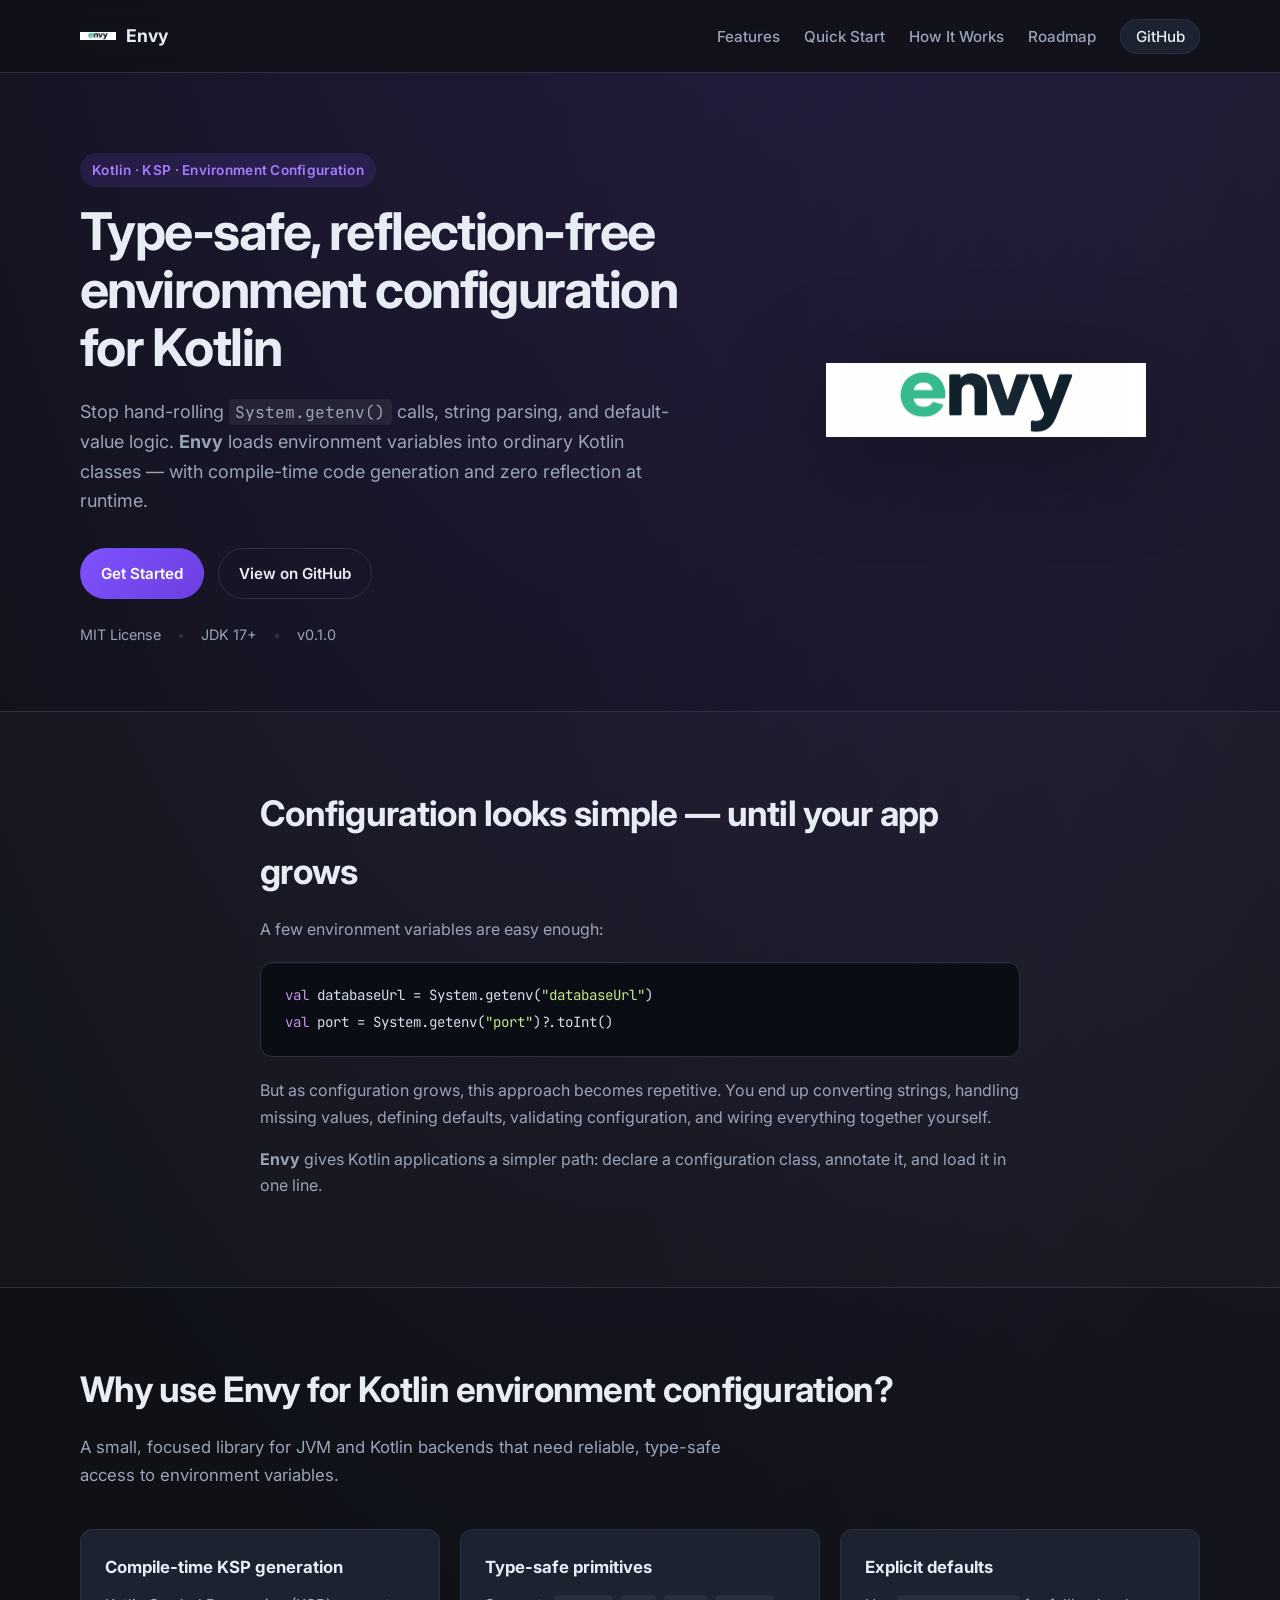
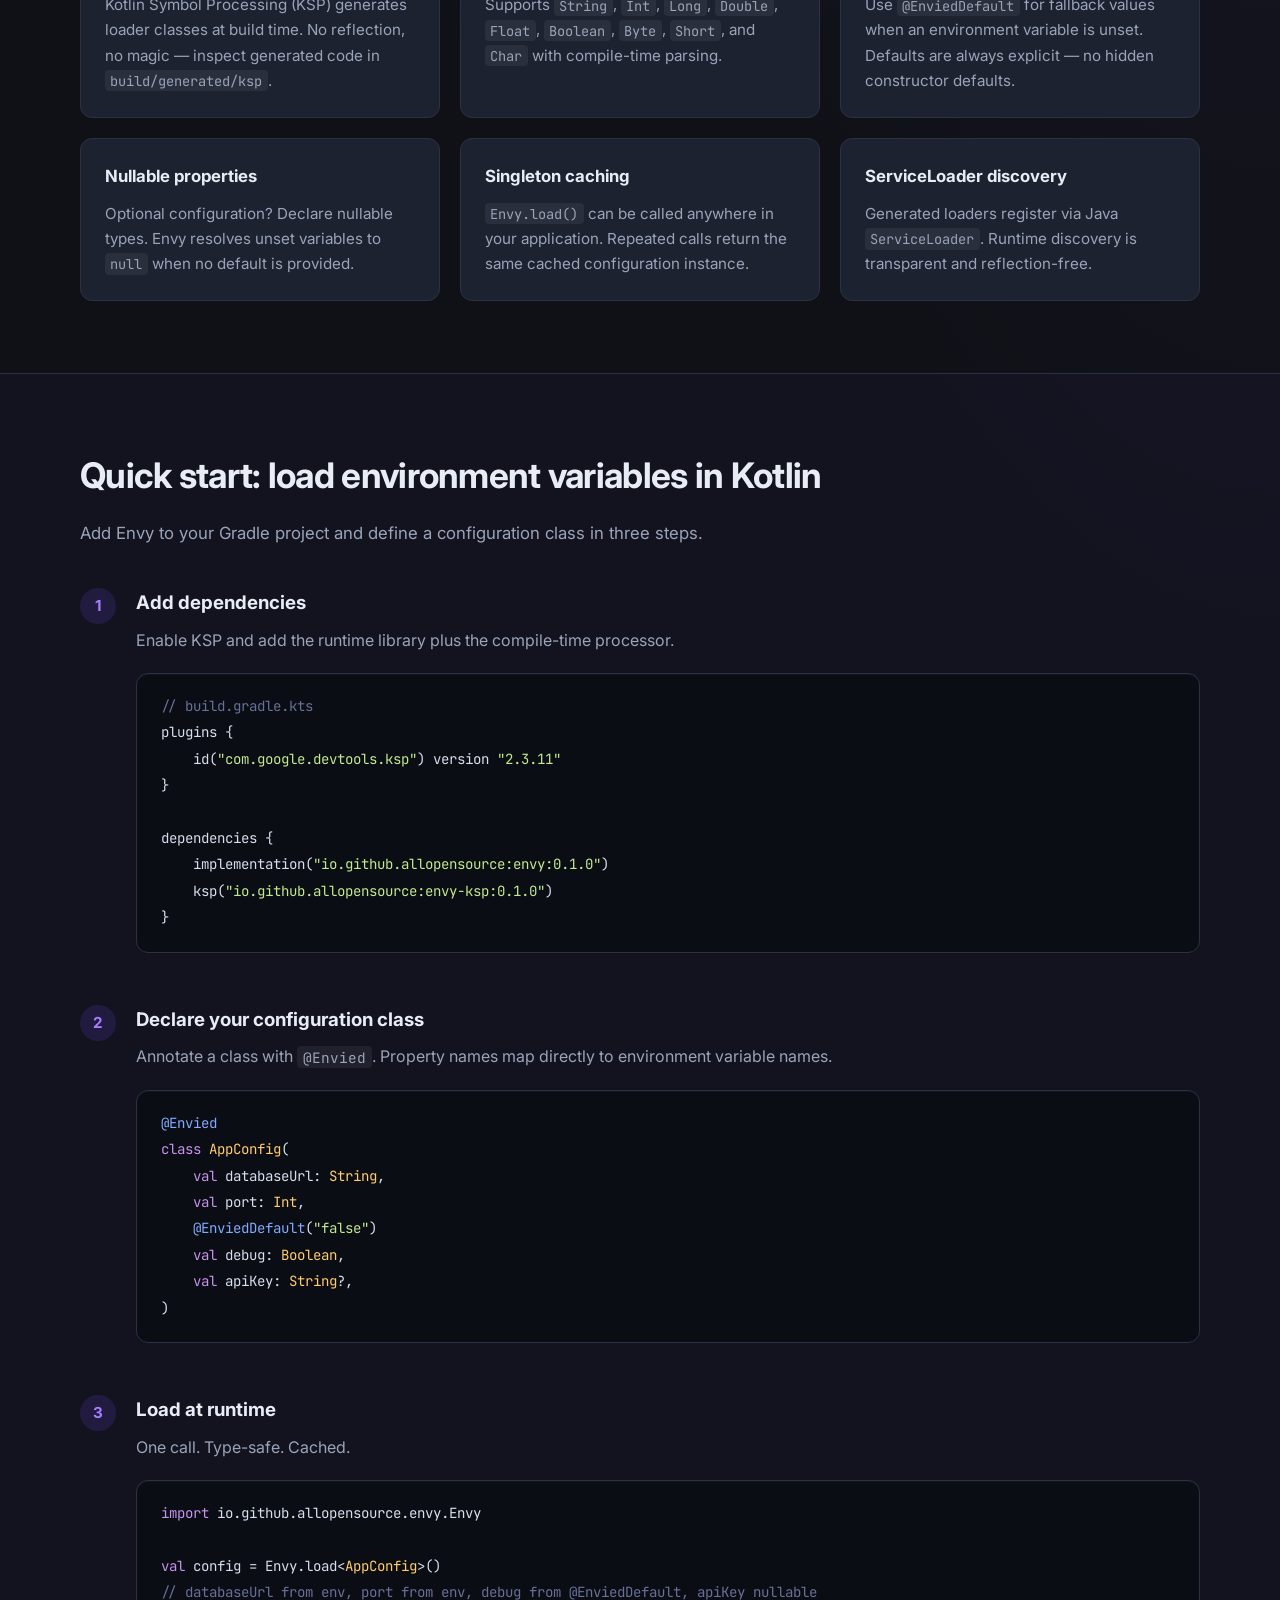
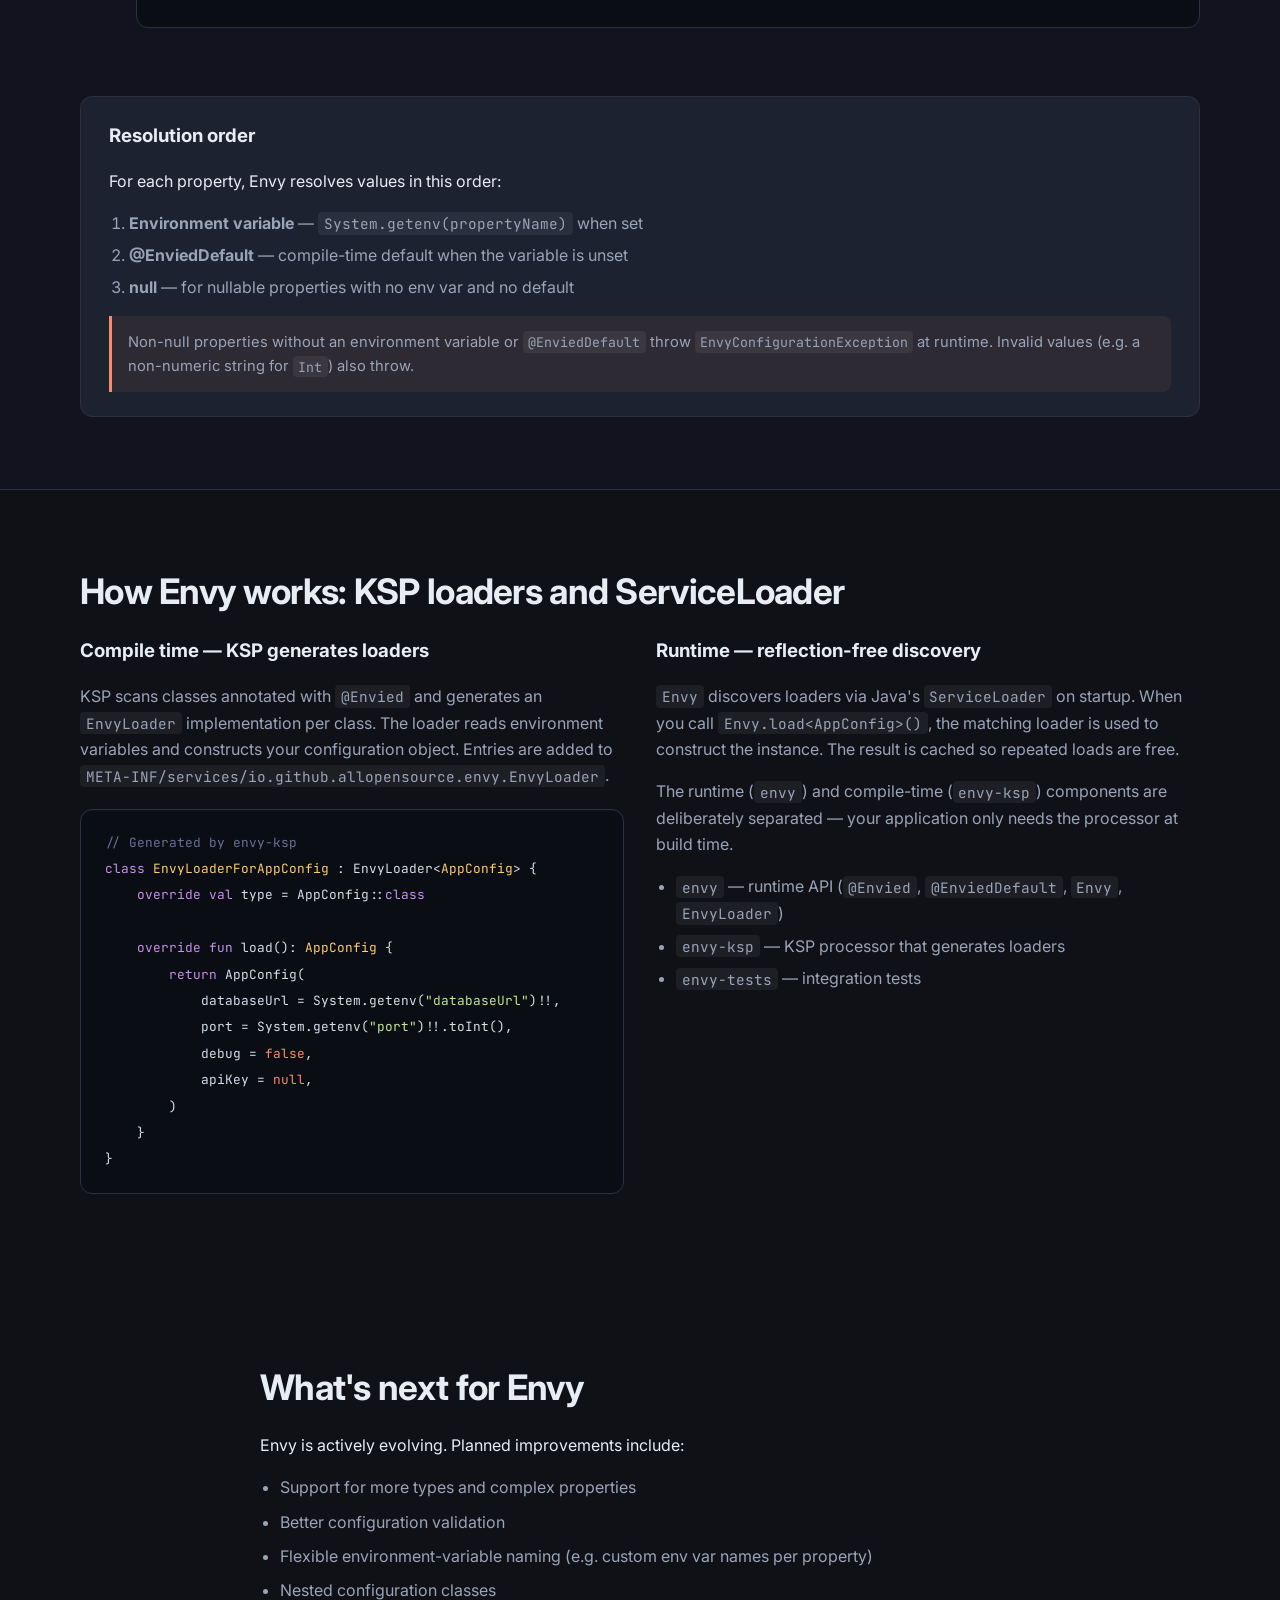
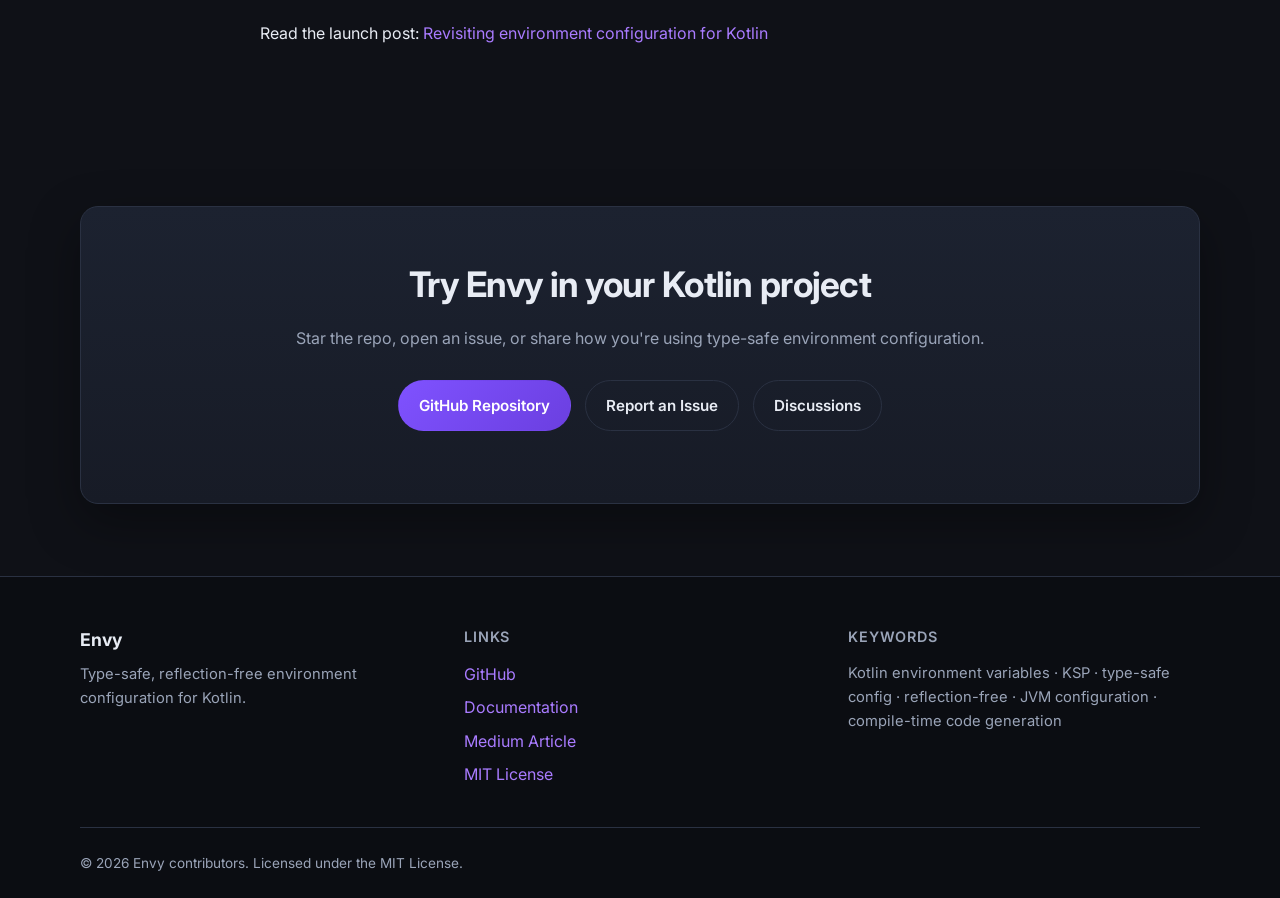
==== docs/index.html @ a1acfdcf "Add pages Add pages" ====
<!DOCTYPE html>
<html lang="en">
<head>
  <meta charset="UTF-8">
  <meta name="viewport" content="width=device-width, initial-scale=1.0">
  <title>Envy — Type-Safe, Reflection-Free Environment Configuration for Kotlin | KSP</title>
  <meta name="description" content="Envy is a Kotlin library for loading environment variables into type-safe configuration classes. Compile-time code generation with KSP — no reflection at runtime. Supports defaults, nullable types, and singleton caching.">
  <meta name="keywords" content="Kotlin environment variables, type-safe configuration Kotlin, KSP Kotlin Symbol Processing, reflection-free configuration, Envy Kotlin library, JVM configuration, compile-time code generation, Kotlin backend, environment configuration, @Envied, ServiceLoader Kotlin, Kotlin KSP processor, Kotlin primitives config, application configuration Kotlin">
  <meta name="author" content="Sumit Ponia">
  <meta name="robots" content="index, follow">
  <link rel="canonical" href="https://allopensource.github.io/envy/">

  <!-- Open Graph -->
  <meta property="og:type" content="website">
  <meta property="og:url" content="https://allopensource.github.io/envy/">
  <meta property="og:title" content="Envy — Type-Safe Environment Configuration for Kotlin">
  <meta property="og:description" content="Load environment variables into Kotlin data classes with compile-time KSP code generation. No reflection. Explicit defaults. Type-safe.">
  <meta property="og:image" content="https://allopensource.github.io/envy/assets/logo.png">
  <meta property="og:site_name" content="Envy">

  <!-- Twitter Card -->
  <meta name="twitter:card" content="summary_large_image">
  <meta name="twitter:title" content="Envy — Type-Safe Environment Configuration for Kotlin">
  <meta name="twitter:description" content="Kotlin library for type-safe, reflection-free environment configuration powered by KSP.">
  <meta name="twitter:image" content="https://allopensource.github.io/envy/assets/logo.png">

  <link rel="icon" type="image/png" href="assets/logo.png">
  <link rel="preconnect" href="https://fonts.googleapis.com">
  <link rel="preconnect" href="https://fonts.gstatic.com" crossorigin>
  <link href="https://fonts.googleapis.com/css2?family=Inter:wght@400;500;600;700&family=JetBrains+Mono:wght@400;500&display=swap" rel="stylesheet">
  <link rel="stylesheet" href="css/styles.css">

  <script type="application/ld+json">
  {
    "@context": "https://schema.org",
    "@type": "SoftwareApplication",
    "name": "Envy",
    "applicationCategory": "DeveloperApplication",
    "operatingSystem": "Cross-platform",
    "description": "Type-safe, reflection-free environment configuration library for Kotlin, powered by KSP compile-time code generation.",
    "url": "https://allopensource.github.io/envy/",
    "downloadUrl": "https://github.com/allopensource/envy",
    "softwareVersion": "0.1.0",
    "license": "https://opensource.org/licenses/MIT",
    "programmingLanguage": "Kotlin",
    "author": {
      "@type": "Person",
      "name": "Sumit Ponia"
    },
    "codeRepository": "https://github.com/allopensource/envy",
    "keywords": "Kotlin, KSP, environment variables, type-safe configuration, reflection-free"
  }
  </script>
</head>
<body>
  <a class="skip-link" href="#main">Skip to content</a>

  <header class="site-header">
    <nav class="nav container" aria-label="Primary">
      <a class="nav-brand" href="/envy/">
        <img src="assets/logo.png" alt="Envy logo" width="36" height="36">
        <span>Envy</span>
      </a>
      <button class="nav-toggle" type="button" aria-expanded="false" aria-controls="nav-menu" aria-label="Toggle navigation">
        <span></span>
        <span></span>
        <span></span>
      </button>
      <ul id="nav-menu" class="nav-menu">
        <li><a href="#features">Features</a></li>
        <li><a href="#quickstart">Quick Start</a></li>
        <li><a href="#how-it-works">How It Works</a></li>
        <li><a href="#roadmap">Roadmap</a></li>
        <li><a href="https://github.com/allopensource/envy" class="nav-github" rel="noopener noreferrer">GitHub</a></li>
      </ul>
    </nav>
  </header>

  <main id="main">
    <section class="hero">
      <div class="container hero-grid">
        <div class="hero-content">
          <p class="eyebrow">Kotlin · KSP · Environment Configuration</p>
          <h1>Type-safe, reflection-free environment configuration for Kotlin</h1>
          <p class="hero-lead">
            Stop hand-rolling <code>System.getenv()</code> calls, string parsing, and default-value logic.
            <strong>Envy</strong> loads environment variables into ordinary Kotlin classes — with compile-time code generation and zero reflection at runtime.
          </p>
          <div class="hero-actions">
            <a class="btn btn-primary" href="#quickstart">Get Started</a>
            <a class="btn btn-secondary" href="https://github.com/allopensource/envy" rel="noopener noreferrer">View on GitHub</a>
          </div>
          <p class="hero-meta">
            <span>MIT License</span>
            <span>JDK 17+</span>
            <span>v0.1.0</span>
          </p>
        </div>
        <div class="hero-visual">
          <img src="assets/logo.png" alt="Envy — Kotlin environment configuration library" width="320" height="320">
        </div>
      </div>
    </section>

    <section class="problem section" aria-labelledby="problem-heading">
      <div class="container narrow">
        <h2 id="problem-heading">Configuration looks simple — until your app grows</h2>
        <p>
          A few environment variables are easy enough:
        </p>
        <pre class="code-block"><code><span class="tok-keyword">val</span> databaseUrl = System.getenv(<span class="tok-string">"databaseUrl"</span>)
<span class="tok-keyword">val</span> port = System.getenv(<span class="tok-string">"port"</span>)?.toInt()</code></pre>
        <p>
          But as configuration grows, this approach becomes repetitive. You end up converting strings, handling missing values,
          defining defaults, validating configuration, and wiring everything together yourself.
        </p>
        <p>
          <strong>Envy</strong> gives Kotlin applications a simpler path: declare a configuration class, annotate it, and load it in one line.
        </p>
      </div>
    </section>

    <section id="features" class="features section" aria-labelledby="features-heading">
      <div class="container">
        <h2 id="features-heading">Why use Envy for Kotlin environment configuration?</h2>
        <p class="section-intro">
          A small, focused library for JVM and Kotlin backends that need reliable, type-safe access to environment variables.
        </p>
        <div class="feature-grid">
          <article class="feature-card">
            <h3>Compile-time KSP generation</h3>
            <p>Kotlin Symbol Processing (KSP) generates loader classes at build time. No reflection, no magic — inspect generated code in <code>build/generated/ksp</code>.</p>
          </article>
          <article class="feature-card">
            <h3>Type-safe primitives</h3>
            <p>Supports <code>String</code>, <code>Int</code>, <code>Long</code>, <code>Double</code>, <code>Float</code>, <code>Boolean</code>, <code>Byte</code>, <code>Short</code>, and <code>Char</code> with compile-time parsing.</p>
          </article>
          <article class="feature-card">
            <h3>Explicit defaults</h3>
            <p>Use <code>@EnviedDefault</code> for fallback values when an environment variable is unset. Defaults are always explicit — no hidden constructor defaults.</p>
          </article>
          <article class="feature-card">
            <h3>Nullable properties</h3>
            <p>Optional configuration? Declare nullable types. Envy resolves unset variables to <code>null</code> when no default is provided.</p>
          </article>
          <article class="feature-card">
            <h3>Singleton caching</h3>
            <p><code>Envy.load()</code> can be called anywhere in your application. Repeated calls return the same cached configuration instance.</p>
          </article>
          <article class="feature-card">
            <h3>ServiceLoader discovery</h3>
            <p>Generated loaders register via Java <code>ServiceLoader</code>. Runtime discovery is transparent and reflection-free.</p>
          </article>
        </div>
      </div>
    </section>

    <section id="quickstart" class="quickstart section" aria-labelledby="quickstart-heading">
      <div class="container">
        <h2 id="quickstart-heading">Quick start: load environment variables in Kotlin</h2>
        <p class="section-intro">Add Envy to your Gradle project and define a configuration class in three steps.</p>

        <div class="steps">
          <article class="step">
            <span class="step-number">1</span>
            <div>
              <h3>Add dependencies</h3>
              <p>Enable KSP and add the runtime library plus the compile-time processor.</p>
              <pre class="code-block"><code><span class="tok-comment">// build.gradle.kts</span>
plugins {
    id(<span class="tok-string">"com.google.devtools.ksp"</span>) version <span class="tok-string">"2.3.11"</span>
}

dependencies {
    implementation(<span class="tok-string">"io.github.allopensource:envy:0.1.0"</span>)
    ksp(<span class="tok-string">"io.github.allopensource:envy-ksp:0.1.0"</span>)
}</code></pre>
            </div>
          </article>

          <article class="step">
            <span class="step-number">2</span>
            <div>
              <h3>Declare your configuration class</h3>
              <p>Annotate a class with <code>@Envied</code>. Property names map directly to environment variable names.</p>
              <pre class="code-block"><code><span class="tok-annotation">@Envied</span>
<span class="tok-keyword">class</span> <span class="tok-type">AppConfig</span>(
    <span class="tok-keyword">val</span> databaseUrl: <span class="tok-type">String</span>,
    <span class="tok-keyword">val</span> port: <span class="tok-type">Int</span>,
    <span class="tok-annotation">@EnviedDefault</span>(<span class="tok-string">"false"</span>)
    <span class="tok-keyword">val</span> debug: <span class="tok-type">Boolean</span>,
    <span class="tok-keyword">val</span> apiKey: <span class="tok-type">String</span>?,
)</code></pre>
            </div>
          </article>

          <article class="step">
            <span class="step-number">3</span>
            <div>
              <h3>Load at runtime</h3>
              <p>One call. Type-safe. Cached.</p>
              <pre class="code-block"><code><span class="tok-keyword">import</span> io.github.allopensource.envy.Envy

<span class="tok-keyword">val</span> config = Envy.load&lt;<span class="tok-type">AppConfig</span>&gt;()
<span class="tok-comment">// databaseUrl from env, port from env, debug from @EnviedDefault, apiKey nullable</span></code></pre>
            </div>
          </article>
        </div>

        <div class="resolution-box">
          <h3>Resolution order</h3>
          <p>For each property, Envy resolves values in this order:</p>
          <ol>
            <li><strong>Environment variable</strong> — <code>System.getenv(propertyName)</code> when set</li>
            <li><strong>@EnviedDefault</strong> — compile-time default when the variable is unset</li>
            <li><strong>null</strong> — for nullable properties with no env var and no default</li>
          </ol>
          <p class="note">
            Non-null properties without an environment variable or <code>@EnviedDefault</code> throw
            <code>EnvyConfigurationException</code> at runtime. Invalid values (e.g. a non-numeric string for <code>Int</code>) also throw.
          </p>
        </div>
      </div>
    </section>

    <section id="how-it-works" class="internals section" aria-labelledby="internals-heading">
      <div class="container">
        <h2 id="internals-heading">How Envy works: KSP loaders and ServiceLoader</h2>
        <div class="internals-grid">
          <article>
            <h3>Compile time — KSP generates loaders</h3>
            <p>
              KSP scans classes annotated with <code>@Envied</code> and generates an <code>EnvyLoader</code> implementation per class.
              The loader reads environment variables and constructs your configuration object. Entries are added to
              <code>META-INF/services/io.github.allopensource.envy.EnvyLoader</code>.
            </p>
            <pre class="code-block code-block-sm"><code><span class="tok-comment">// Generated by envy-ksp</span>
<span class="tok-keyword">class</span> <span class="tok-type">EnvyLoaderForAppConfig</span> : EnvyLoader&lt;<span class="tok-type">AppConfig</span>&gt; {
    <span class="tok-keyword">override val</span> type = AppConfig::<span class="tok-keyword">class</span>

    <span class="tok-keyword">override fun</span> load(): <span class="tok-type">AppConfig</span> {
        <span class="tok-keyword">return</span> AppConfig(
            databaseUrl = System.getenv(<span class="tok-string">"databaseUrl"</span>)!!,
            port = System.getenv(<span class="tok-string">"port"</span>)!!.toInt(),
            debug = <span class="tok-literal">false</span>,
            apiKey = <span class="tok-literal">null</span>,
        )
    }
}</code></pre>
          </article>
          <article>
            <h3>Runtime — reflection-free discovery</h3>
            <p>
              <code>Envy</code> discovers loaders via Java's <code>ServiceLoader</code> on startup.
              When you call <code>Envy.load&lt;AppConfig&gt;()</code>, the matching loader is used to construct the instance.
              The result is cached so repeated loads are free.
            </p>
            <p>
              The runtime (<code>envy</code>) and compile-time (<code>envy-ksp</code>) components are deliberately separated —
              your application only needs the processor at build time.
            </p>
            <ul class="module-list">
              <li><code>envy</code> — runtime API (<code>@Envied</code>, <code>@EnviedDefault</code>, <code>Envy</code>, <code>EnvyLoader</code>)</li>
              <li><code>envy-ksp</code> — KSP processor that generates loaders</li>
              <li><code>envy-tests</code> — integration tests</li>
            </ul>
          </article>
        </div>
      </div>
    </section>

    <section id="roadmap" class="roadmap section" aria-labelledby="roadmap-heading">
      <div class="container narrow">
        <h2 id="roadmap-heading">What's next for Envy</h2>
        <p>Envy is actively evolving. Planned improvements include:</p>
        <ul class="roadmap-list">
          <li>Support for more types and complex properties</li>
          <li>Better configuration validation</li>
          <li>Flexible environment-variable naming (e.g. custom env var names per property)</li>
          <li>Nested configuration classes</li>
        </ul>
        <p>
          Read the launch post:
          <a href="https://medium.com/@sumitponia26/revisiting-environment-configuration-for-kotlin-de91a410091d" rel="noopener noreferrer">
            Revisiting environment configuration for Kotlin
          </a>
        </p>
      </div>
    </section>

    <section class="cta section" aria-labelledby="cta-heading">
      <div class="container cta-box">
        <h2 id="cta-heading">Try Envy in your Kotlin project</h2>
        <p>Star the repo, open an issue, or share how you're using type-safe environment configuration.</p>
        <div class="hero-actions">
          <a class="btn btn-primary" href="https://github.com/allopensource/envy" rel="noopener noreferrer">GitHub Repository</a>
          <a class="btn btn-secondary" href="https://github.com/allopensource/envy/issues" rel="noopener noreferrer">Report an Issue</a>
          <a class="btn btn-secondary" href="https://github.com/allopensource/envy/discussions" rel="noopener noreferrer">Discussions</a>
        </div>
      </div>
    </section>
  </main>

  <footer class="site-footer">
    <div class="container footer-grid">
      <div>
        <p class="footer-brand">Envy</p>
        <p class="footer-tagline">Type-safe, reflection-free environment configuration for Kotlin.</p>
      </div>
      <div>
        <p class="footer-heading">Links</p>
        <ul class="footer-links">
          <li><a href="https://github.com/allopensource/envy">GitHub</a></li>
          <li><a href="https://github.com/allopensource/envy/blob/main/README.md">Documentation</a></li>
          <li><a href="https://medium.com/@sumitponia26/revisiting-environment-configuration-for-kotlin-de91a410091d">Medium Article</a></li>
          <li><a href="https://github.com/allopensource/envy/blob/main/LICENSE">MIT License</a></li>
        </ul>
      </div>
      <div>
        <p class="footer-heading">Keywords</p>
        <p class="footer-keywords">Kotlin environment variables · KSP · type-safe config · reflection-free · JVM configuration · compile-time code generation</p>
      </div>
    </div>
    <div class="container footer-bottom">
      <p>&copy; 2026 Envy contributors. Licensed under the MIT License.</p>
    </div>
  </footer>

  <script src="js/main.js" defer></script>
</body>
</html>
---- docs/css/styles.css ----
:root {
  --bg: #0f1117;
  --bg-elevated: #171b26;
  --bg-card: #1c2230;
  --border: #2a3142;
  --text: #e8ecf4;
  --text-muted: #9aa4b8;
  --accent: #7f52ff;
  --accent-hover: #9b75ff;
  --accent-soft: rgba(127, 82, 255, 0.14);
  --kotlin: #a97bff;
  --success: #3dd68c;
  --radius: 12px;
  --radius-sm: 8px;
  --shadow: 0 18px 50px rgba(0, 0, 0, 0.35);
  --font-sans: "Inter", system-ui, -apple-system, sans-serif;
  --font-mono: "JetBrains Mono", ui-monospace, monospace;
  --container: 1120px;
  --header-height: 72px;
}

*,
*::before,
*::after {
  box-sizing: border-box;
}

html {
  scroll-behavior: smooth;
}

body {
  margin: 0;
  font-family: var(--font-sans);
  font-size: 1rem;
  line-height: 1.65;
  color: var(--text);
  background:
    radial-gradient(ellipse 80% 50% at 50% -20%, rgba(127, 82, 255, 0.22), transparent),
    radial-gradient(ellipse 60% 40% at 100% 0%, rgba(169, 123, 255, 0.08), transparent),
    var(--bg);
  min-height: 100vh;
}

img {
  max-width: 100%;
  height: auto;
  display: block;
}

a {
  color: var(--kotlin);
  text-decoration: none;
}

a:hover {
  color: var(--accent-hover);
}

code {
  font-family: var(--font-mono);
  font-size: 0.9em;
  background: rgba(255, 255, 255, 0.06);
  padding: 0.12em 0.4em;
  border-radius: 4px;
}

.container {
  width: min(100% - 2rem, var(--container));
  margin-inline: auto;
}

.narrow {
  width: min(100% - 2rem, 760px);
  margin-inline: auto;
}

.skip-link {
  position: absolute;
  left: -9999px;
  top: 0;
  background: var(--accent);
  color: white;
  padding: 0.5rem 1rem;
  z-index: 1000;
}

.skip-link:focus {
  left: 1rem;
  top: 1rem;
}

/* Header */
.site-header {
  position: sticky;
  top: 0;
  z-index: 100;
  backdrop-filter: blur(12px);
  background: rgba(15, 17, 23, 0.82);
  border-bottom: 1px solid var(--border);
}

.nav {
  display: flex;
  align-items: center;
  justify-content: space-between;
  min-height: var(--header-height);
  gap: 1rem;
}

.nav-brand {
  display: flex;
  align-items: center;
  gap: 0.65rem;
  color: var(--text);
  font-weight: 700;
  font-size: 1.1rem;
}

.nav-brand:hover {
  color: var(--text);
}

.nav-menu {
  display: flex;
  align-items: center;
  gap: 1.5rem;
  list-style: none;
  margin: 0;
  padding: 0;
}

.nav-menu a {
  color: var(--text-muted);
  font-weight: 500;
  font-size: 0.95rem;
}

.nav-menu a:hover {
  color: var(--text);
}

.nav-github {
  color: var(--text) !important;
  background: var(--bg-card);
  border: 1px solid var(--border);
  padding: 0.45rem 0.9rem;
  border-radius: 999px;
}

.nav-github:hover {
  border-color: var(--accent);
  color: var(--text) !important;
}

.nav-toggle {
  display: none;
  flex-direction: column;
  gap: 5px;
  background: none;
  border: none;
  cursor: pointer;
  padding: 0.5rem;
}

.nav-toggle span {
  display: block;
  width: 22px;
  height: 2px;
  background: var(--text);
  border-radius: 2px;
  transition: transform 0.2s, opacity 0.2s;
}

/* Hero */
.hero {
  padding: 5rem 0 4rem;
}

.hero-grid {
  display: grid;
  grid-template-columns: 1.2fr 0.8fr;
  gap: 3rem;
  align-items: center;
}

.eyebrow {
  display: inline-block;
  margin: 0 0 1rem;
  padding: 0.35rem 0.75rem;
  border-radius: 999px;
  background: var(--accent-soft);
  color: var(--kotlin);
  font-size: 0.85rem;
  font-weight: 600;
  letter-spacing: 0.02em;
}

.hero h1 {
  font-size: clamp(2rem, 4.5vw, 3.25rem);
  line-height: 1.12;
  margin: 0 0 1.25rem;
  letter-spacing: -0.03em;
}

.hero-lead {
  font-size: 1.125rem;
  color: var(--text-muted);
  margin: 0 0 2rem;
  max-width: 54ch;
}

.hero-actions {
  display: flex;
  flex-wrap: wrap;
  gap: 0.85rem;
  margin-bottom: 1.5rem;
}

.hero-meta {
  display: flex;
  flex-wrap: wrap;
  gap: 1rem;
  margin: 0;
  color: var(--text-muted);
  font-size: 0.9rem;
}

.hero-meta span::before {
  content: "•";
  margin-right: 1rem;
  color: var(--border);
}

.hero-meta span:first-child::before {
  content: none;
  margin: 0;
}

.hero-visual {
  display: flex;
  justify-content: center;
  align-items: center;
}

.hero-visual img {
  filter: drop-shadow(var(--shadow));
  animation: float 6s ease-in-out infinite;
}

@keyframes float {
  0%, 100% { transform: translateY(0); }
  50% { transform: translateY(-10px); }
}

/* Buttons */
.btn {
  display: inline-flex;
  align-items: center;
  justify-content: center;
  padding: 0.75rem 1.25rem;
  border-radius: 999px;
  font-weight: 600;
  font-size: 0.95rem;
  border: 1px solid transparent;
  transition: background 0.2s, border-color 0.2s, transform 0.15s;
}

.btn:hover {
  transform: translateY(-1px);
}

.btn-primary {
  background: linear-gradient(135deg, var(--accent), #6b3fe0);
  color: white;
}

.btn-primary:hover {
  color: white;
  background: linear-gradient(135deg, var(--accent-hover), var(--accent));
}

.btn-secondary {
  background: transparent;
  color: var(--text);
  border-color: var(--border);
}

.btn-secondary:hover {
  color: var(--text);
  border-color: var(--accent);
  background: var(--accent-soft);
}

/* Sections */
.section {
  padding: 4.5rem 0;
}

.section h2 {
  font-size: clamp(1.6rem, 3vw, 2.2rem);
  margin: 0 0 1rem;
  letter-spacing: -0.02em;
}

.section-intro {
  color: var(--text-muted);
  font-size: 1.05rem;
  max-width: 62ch;
  margin: 0 0 2.5rem;
}

.problem {
  background: rgba(255, 255, 255, 0.02);
  border-block: 1px solid var(--border);
}

.problem p {
  color: var(--text-muted);
}

/* Code blocks */
.code-block {
  margin: 1.25rem 0;
  padding: 1.25rem 1.5rem;
  background: #0a0d14;
  border: 1px solid var(--border);
  border-radius: var(--radius);
  overflow-x: auto;
  box-shadow: inset 0 1px 0 rgba(255, 255, 255, 0.04);
}

.code-block code {
  background: none;
  padding: 0;
  font-size: 0.88rem;
  line-height: 1.7;
  color: #d6deeb;
  white-space: pre;
}

.code-block-sm code {
  font-size: 0.8rem;
}

.tok-keyword { color: #c792ea; }
.tok-type { color: #ffcb6b; }
.tok-string { color: #c3e88d; }
.tok-comment { color: #697098; }
.tok-annotation { color: #82aaff; }
.tok-literal { color: #f78c6c; }

/* Features */
.feature-grid {
  display: grid;
  grid-template-columns: repeat(auto-fit, minmax(280px, 1fr));
  gap: 1.25rem;
}

.feature-card {
  background: var(--bg-card);
  border: 1px solid var(--border);
  border-radius: var(--radius);
  padding: 1.5rem;
  transition: border-color 0.2s, transform 0.2s;
}

.feature-card:hover {
  border-color: rgba(127, 82, 255, 0.45);
  transform: translateY(-2px);
}

.feature-card h3 {
  margin: 0 0 0.65rem;
  font-size: 1.05rem;
}

.feature-card p {
  margin: 0;
  color: var(--text-muted);
  font-size: 0.95rem;
}

/* Quick start */
.quickstart {
  background: rgba(127, 82, 255, 0.04);
  border-block: 1px solid var(--border);
}

.steps {
  display: grid;
  gap: 2rem;
}

.step {
  display: grid;
  grid-template-columns: auto 1fr;
  gap: 1.25rem;
  align-items: start;
}

.step-number {
  display: flex;
  align-items: center;
  justify-content: center;
  width: 2.25rem;
  height: 2.25rem;
  border-radius: 50%;
  background: var(--accent-soft);
  color: var(--kotlin);
  font-weight: 700;
  font-size: 0.95rem;
  flex-shrink: 0;
}

.step h3 {
  margin: 0 0 0.5rem;
}

.step p {
  margin: 0 0 0.75rem;
  color: var(--text-muted);
}

.resolution-box {
  margin-top: 3rem;
  padding: 1.5rem 1.75rem;
  background: var(--bg-card);
  border: 1px solid var(--border);
  border-radius: var(--radius);
}

.resolution-box h3 {
  margin: 0 0 0.75rem;
}

.resolution-box ol {
  margin: 0 0 1rem;
  padding-left: 1.25rem;
  color: var(--text-muted);
}

.resolution-box li {
  margin-bottom: 0.35rem;
}

.note {
  margin: 0;
  padding: 0.85rem 1rem;
  background: rgba(247, 140, 108, 0.08);
  border-left: 3px solid #f78c6c;
  border-radius: 0 var(--radius-sm) var(--radius-sm) 0;
  color: var(--text-muted);
  font-size: 0.92rem;
}

/* Internals */
.internals-grid {
  display: grid;
  grid-template-columns: repeat(auto-fit, minmax(320px, 1fr));
  gap: 2rem;
}

.internals-grid h3 {
  margin: 0 0 0.75rem;
}

.internals-grid p {
  color: var(--text-muted);
}

.module-list {
  margin: 1rem 0 0;
  padding-left: 1.25rem;
  color: var(--text-muted);
}

.module-list li {
  margin-bottom: 0.4rem;
}

/* Roadmap */
.roadmap-list {
  color: var(--text-muted);
  padding-left: 1.25rem;
}

.roadmap-list li {
  margin-bottom: 0.5rem;
}

/* CTA */
.cta-box {
  text-align: center;
  padding: 3rem 2rem;
  background: linear-gradient(180deg, var(--bg-card), var(--bg-elevated));
  border: 1px solid var(--border);
  border-radius: calc(var(--radius) * 1.5);
  box-shadow: var(--shadow);
}

.cta-box h2 {
  margin-bottom: 0.75rem;
}

.cta-box p {
  color: var(--text-muted);
  margin: 0 0 1.75rem;
}

.cta .hero-actions {
  justify-content: center;
}

/* Footer */
.site-footer {
  border-top: 1px solid var(--border);
  padding: 3rem 0 1.5rem;
  background: #0b0d12;
}

.footer-grid {
  display: grid;
  grid-template-columns: repeat(auto-fit, minmax(220px, 1fr));
  gap: 2rem;
  margin-bottom: 2rem;
}

.footer-brand {
  font-weight: 700;
  font-size: 1.1rem;
  margin: 0 0 0.5rem;
}

.footer-tagline,
.footer-keywords {
  margin: 0;
  color: var(--text-muted);
  font-size: 0.92rem;
}

.footer-heading {
  margin: 0 0 0.75rem;
  font-weight: 600;
  font-size: 0.9rem;
  text-transform: uppercase;
  letter-spacing: 0.06em;
  color: var(--text-muted);
}

.footer-links {
  list-style: none;
  margin: 0;
  padding: 0;
}

.footer-links li {
  margin-bottom: 0.45rem;
}

.footer-bottom {
  padding-top: 1.5rem;
  border-top: 1px solid var(--border);
}

.footer-bottom p {
  margin: 0;
  color: var(--text-muted);
  font-size: 0.85rem;
}

/* Responsive */
@media (max-width: 900px) {
  .hero-grid {
    grid-template-columns: 1fr;
    text-align: center;
  }

  .hero-lead {
    margin-inline: auto;
  }

  .hero-actions,
  .hero-meta {
    justify-content: center;
  }

  .hero-visual {
    order: -1;
  }

  .hero-visual img {
    width: 200px;
    height: 200px;
  }
}

@media (max-width: 720px) {
  .nav-toggle {
    display: flex;
  }

  .nav-menu {
    display: none;
    position: absolute;
    top: var(--header-height);
    left: 0;
    right: 0;
    flex-direction: column;
    align-items: stretch;
    gap: 0;
    padding: 1rem;
    background: var(--bg-elevated);
    border-bottom: 1px solid var(--border);
  }

  .nav-menu.is-open {
    display: flex;
  }

  .nav-menu li a {
    display: block;
    padding: 0.75rem 0;
  }

  .nav {
    position: relative;
  }

  .step {
    grid-template-columns: 1fr;
  }

  .step-number {
    width: 2rem;
    height: 2rem;
    font-size: 0.85rem;
  }
}
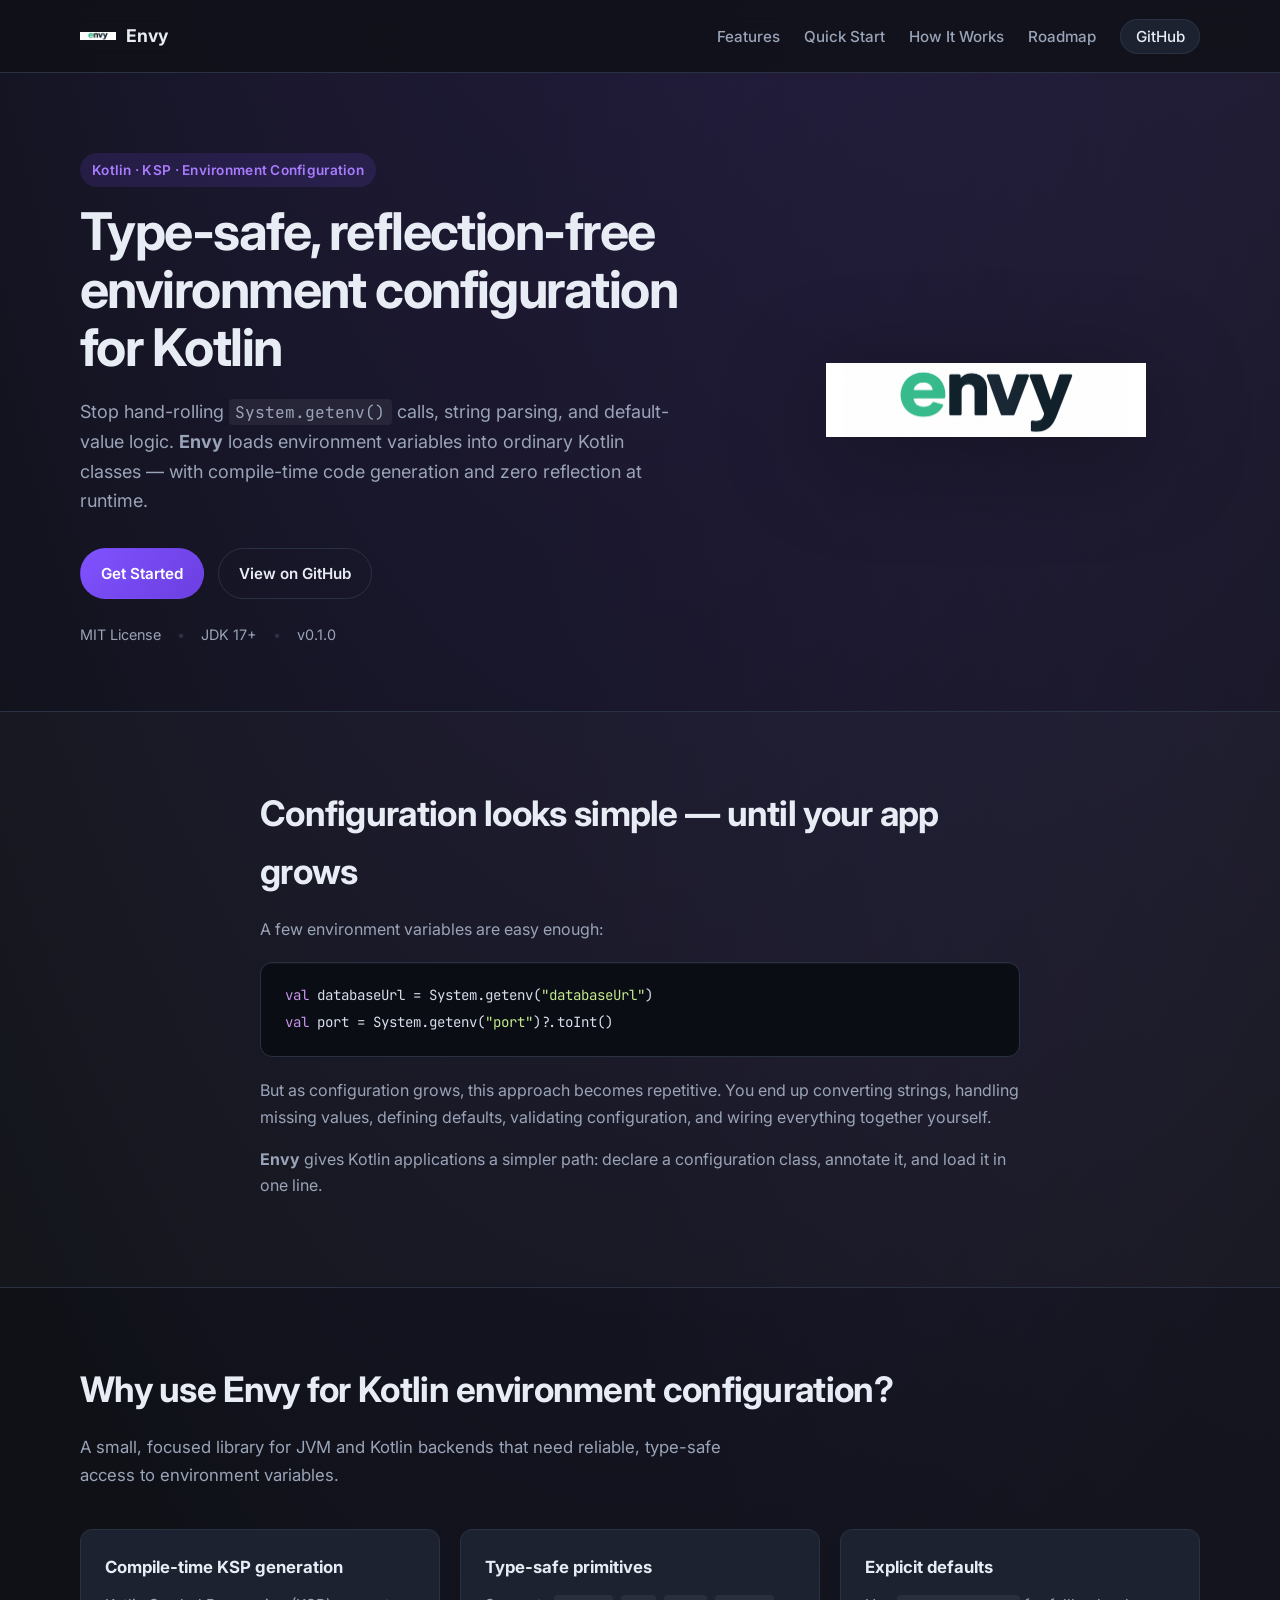
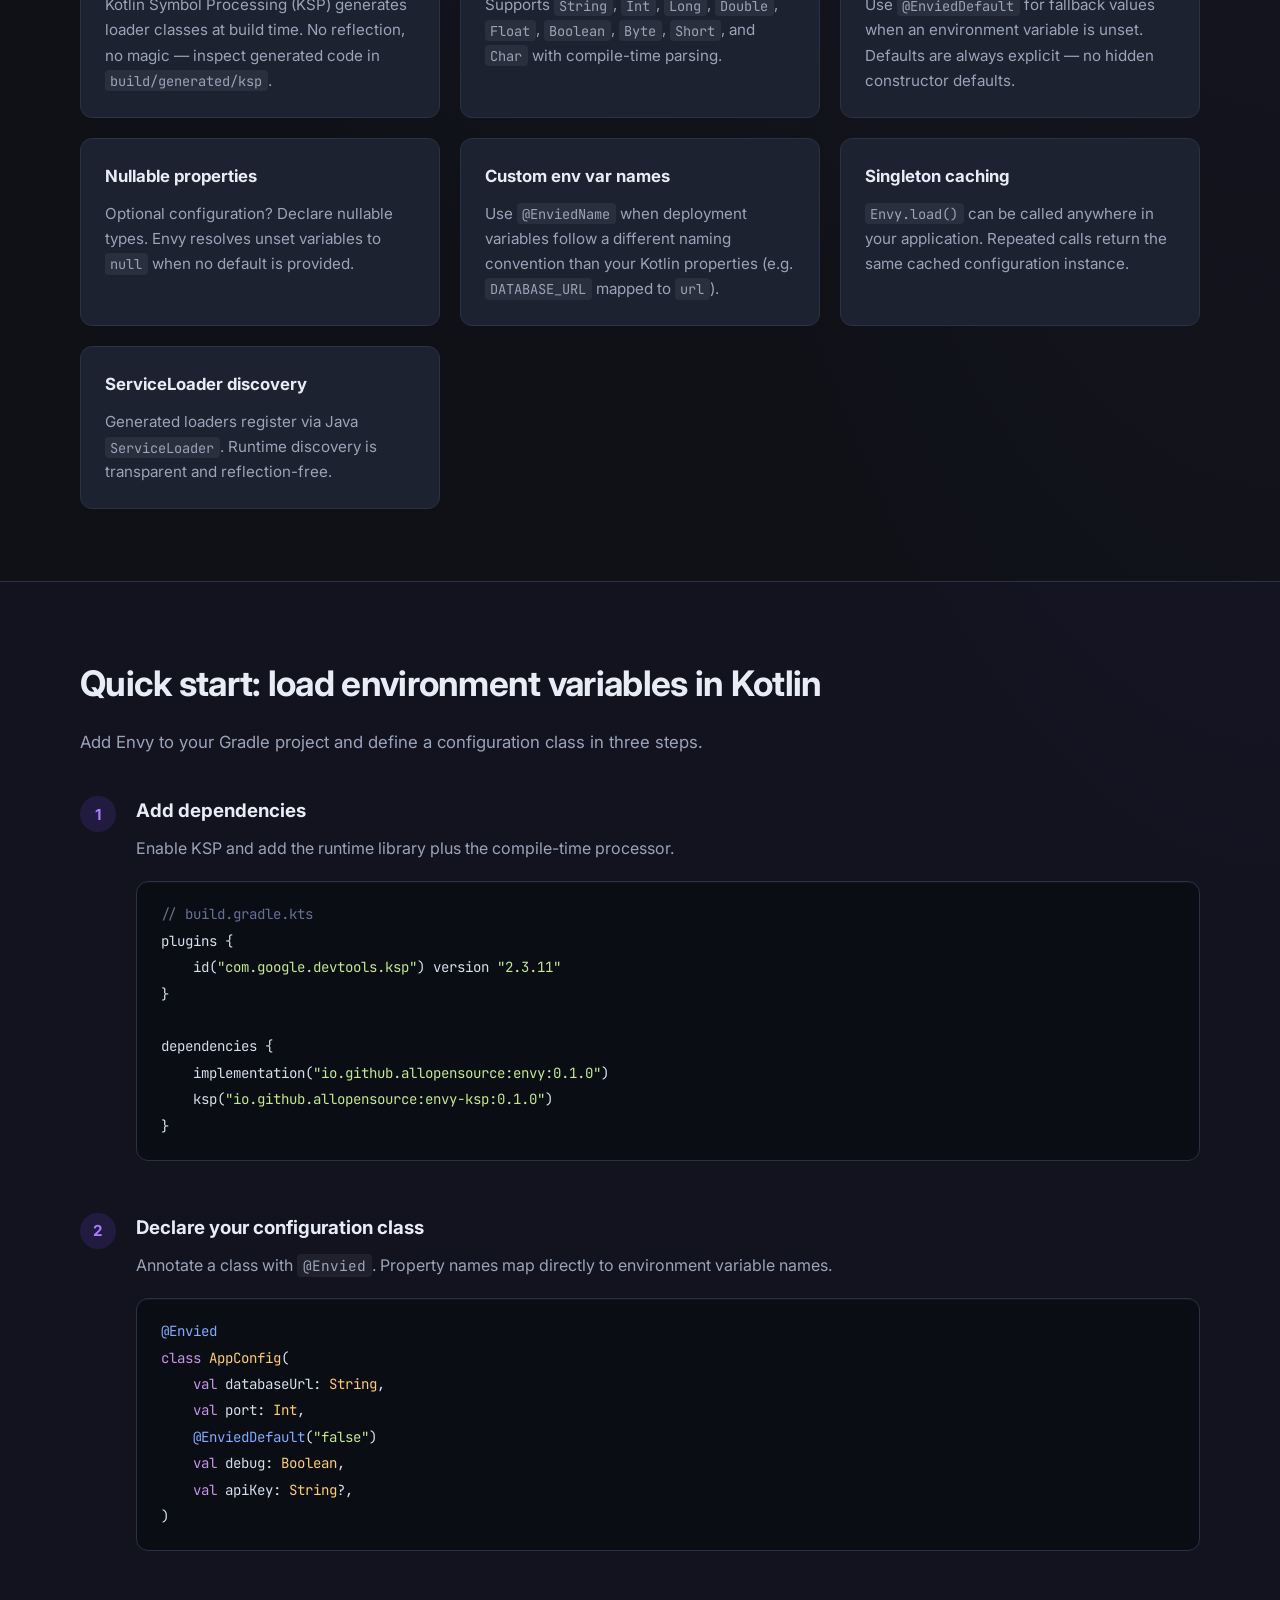
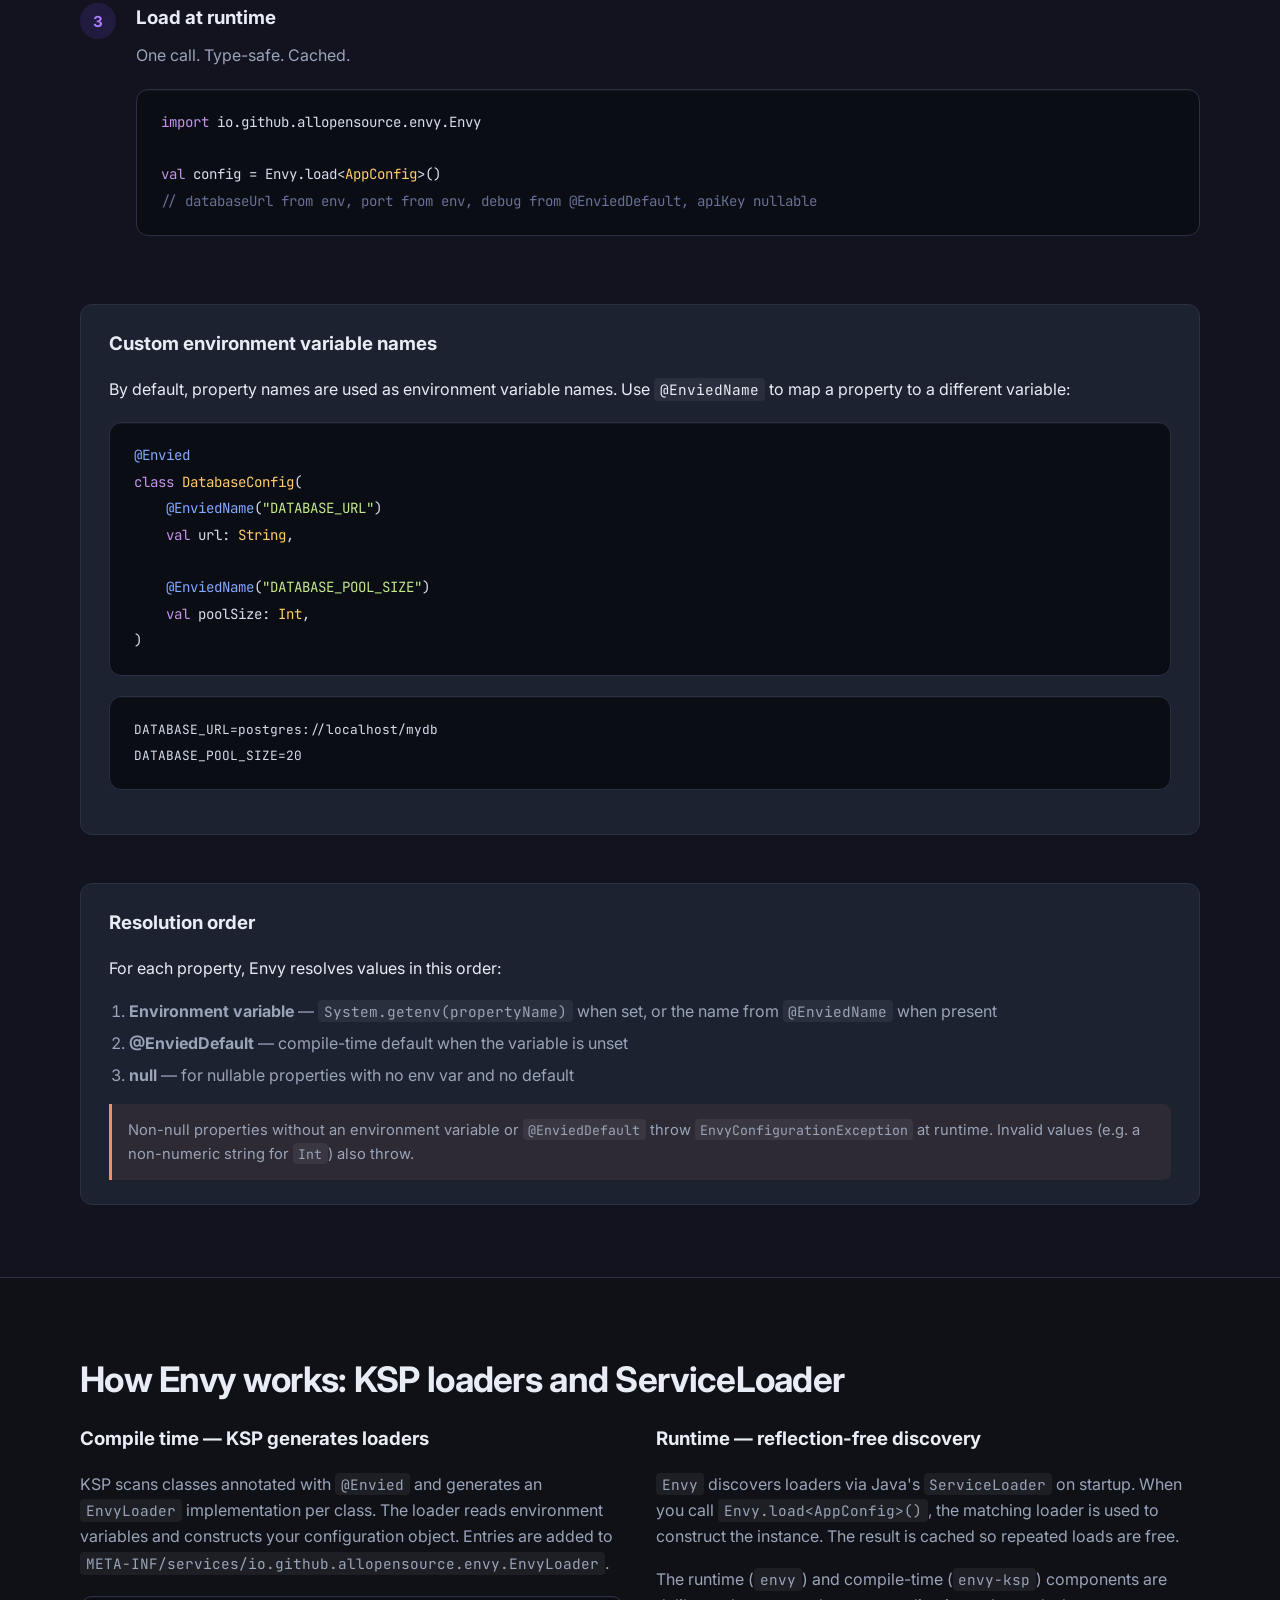
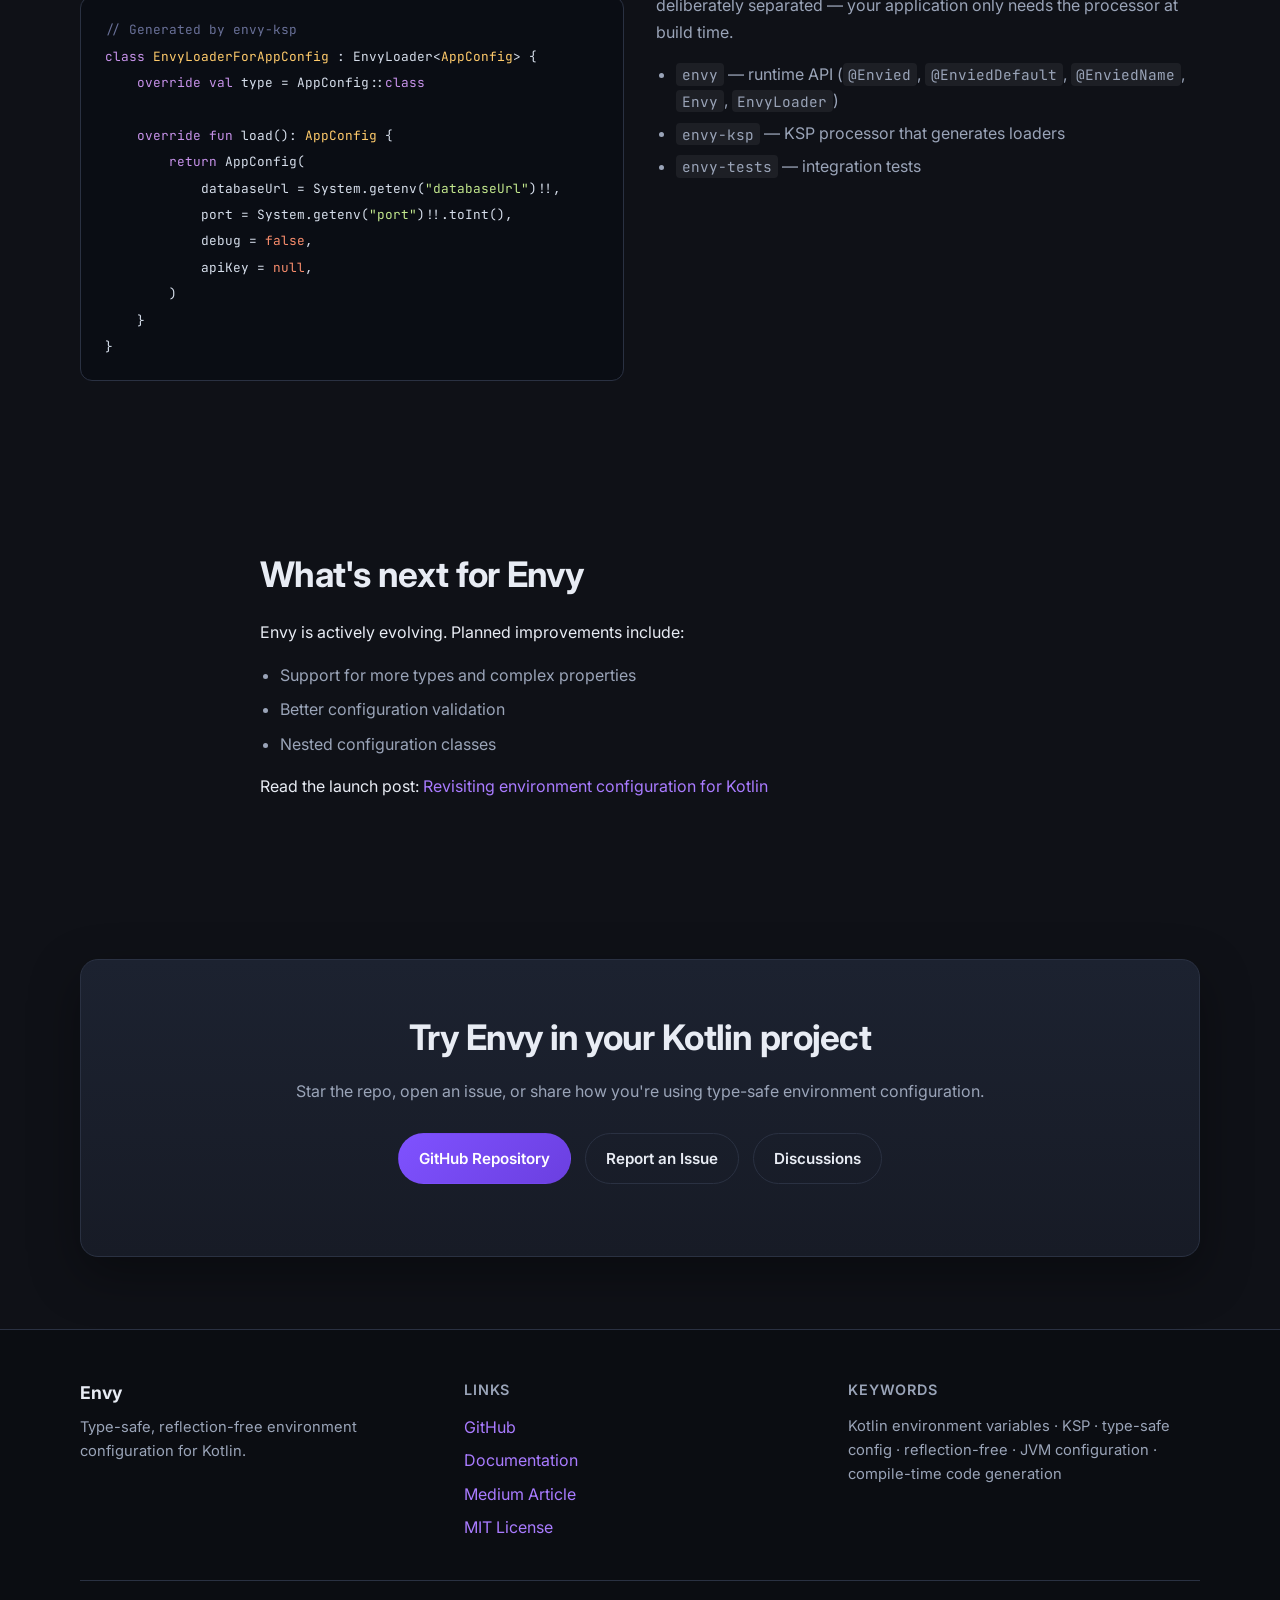
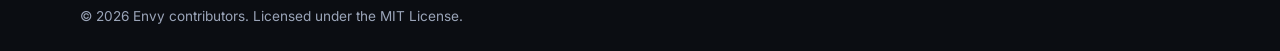
==== commit 655c7c42: "Added support for custom env variable names Added support for custom env variable names" ====
--- a/docs/index.html
+++ b/docs/index.html
@@ -144,6 +144,10 @@
             <p>Optional configuration? Declare nullable types. Envy resolves unset variables to <code>null</code> when no default is provided.</p>
           </article>
           <article class="feature-card">
+            <h3>Custom env var names</h3>
+            <p>Use <code>@EnviedName</code> when deployment variables follow a different naming convention than your Kotlin properties (e.g. <code>DATABASE_URL</code> mapped to <code>url</code>).</p>
+          </article>
+          <article class="feature-card">
             <h3>Singleton caching</h3>
             <p><code>Envy.load()</code> can be called anywhere in your application. Repeated calls return the same cached configuration instance.</p>
           </article>
@@ -208,10 +212,25 @@
         </div>
 
         <div class="resolution-box">
+          <h3>Custom environment variable names</h3>
+          <p>By default, property names are used as environment variable names. Use <code>@EnviedName</code> to map a property to a different variable:</p>
+          <pre class="code-block"><code><span class="tok-annotation">@Envied</span>
+<span class="tok-keyword">class</span> <span class="tok-type">DatabaseConfig</span>(
+    <span class="tok-annotation">@EnviedName</span>(<span class="tok-string">"DATABASE_URL"</span>)
+    <span class="tok-keyword">val</span> url: <span class="tok-type">String</span>,
+
+    <span class="tok-annotation">@EnviedName</span>(<span class="tok-string">"DATABASE_POOL_SIZE"</span>)
+    <span class="tok-keyword">val</span> poolSize: <span class="tok-type">Int</span>,
+)</code></pre>
+          <pre class="code-block code-block-sm"><code>DATABASE_URL=postgres://localhost/mydb
+DATABASE_POOL_SIZE=20</code></pre>
+        </div>
+
+        <div class="resolution-box">
           <h3>Resolution order</h3>
           <p>For each property, Envy resolves values in this order:</p>
           <ol>
-            <li><strong>Environment variable</strong> — <code>System.getenv(propertyName)</code> when set</li>
+            <li><strong>Environment variable</strong> — <code>System.getenv(propertyName)</code> when set, or the name from <code>@EnviedName</code> when present</li>
             <li><strong>@EnviedDefault</strong> — compile-time default when the variable is unset</li>
             <li><strong>null</strong> — for nullable properties with no env var and no default</li>
           </ol>
@@ -260,7 +279,7 @@
               your application only needs the processor at build time.
             </p>
             <ul class="module-list">
-              <li><code>envy</code> — runtime API (<code>@Envied</code>, <code>@EnviedDefault</code>, <code>Envy</code>, <code>EnvyLoader</code>)</li>
+              <li><code>envy</code> — runtime API (<code>@Envied</code>, <code>@EnviedDefault</code>, <code>@EnviedName</code>, <code>Envy</code>, <code>EnvyLoader</code>)</li>
               <li><code>envy-ksp</code> — KSP processor that generates loaders</li>
               <li><code>envy-tests</code> — integration tests</li>
             </ul>
@@ -276,7 +295,6 @@
         <ul class="roadmap-list">
           <li>Support for more types and complex properties</li>
           <li>Better configuration validation</li>
-          <li>Flexible environment-variable naming (e.g. custom env var names per property)</li>
           <li>Nested configuration classes</li>
         </ul>
         <p>
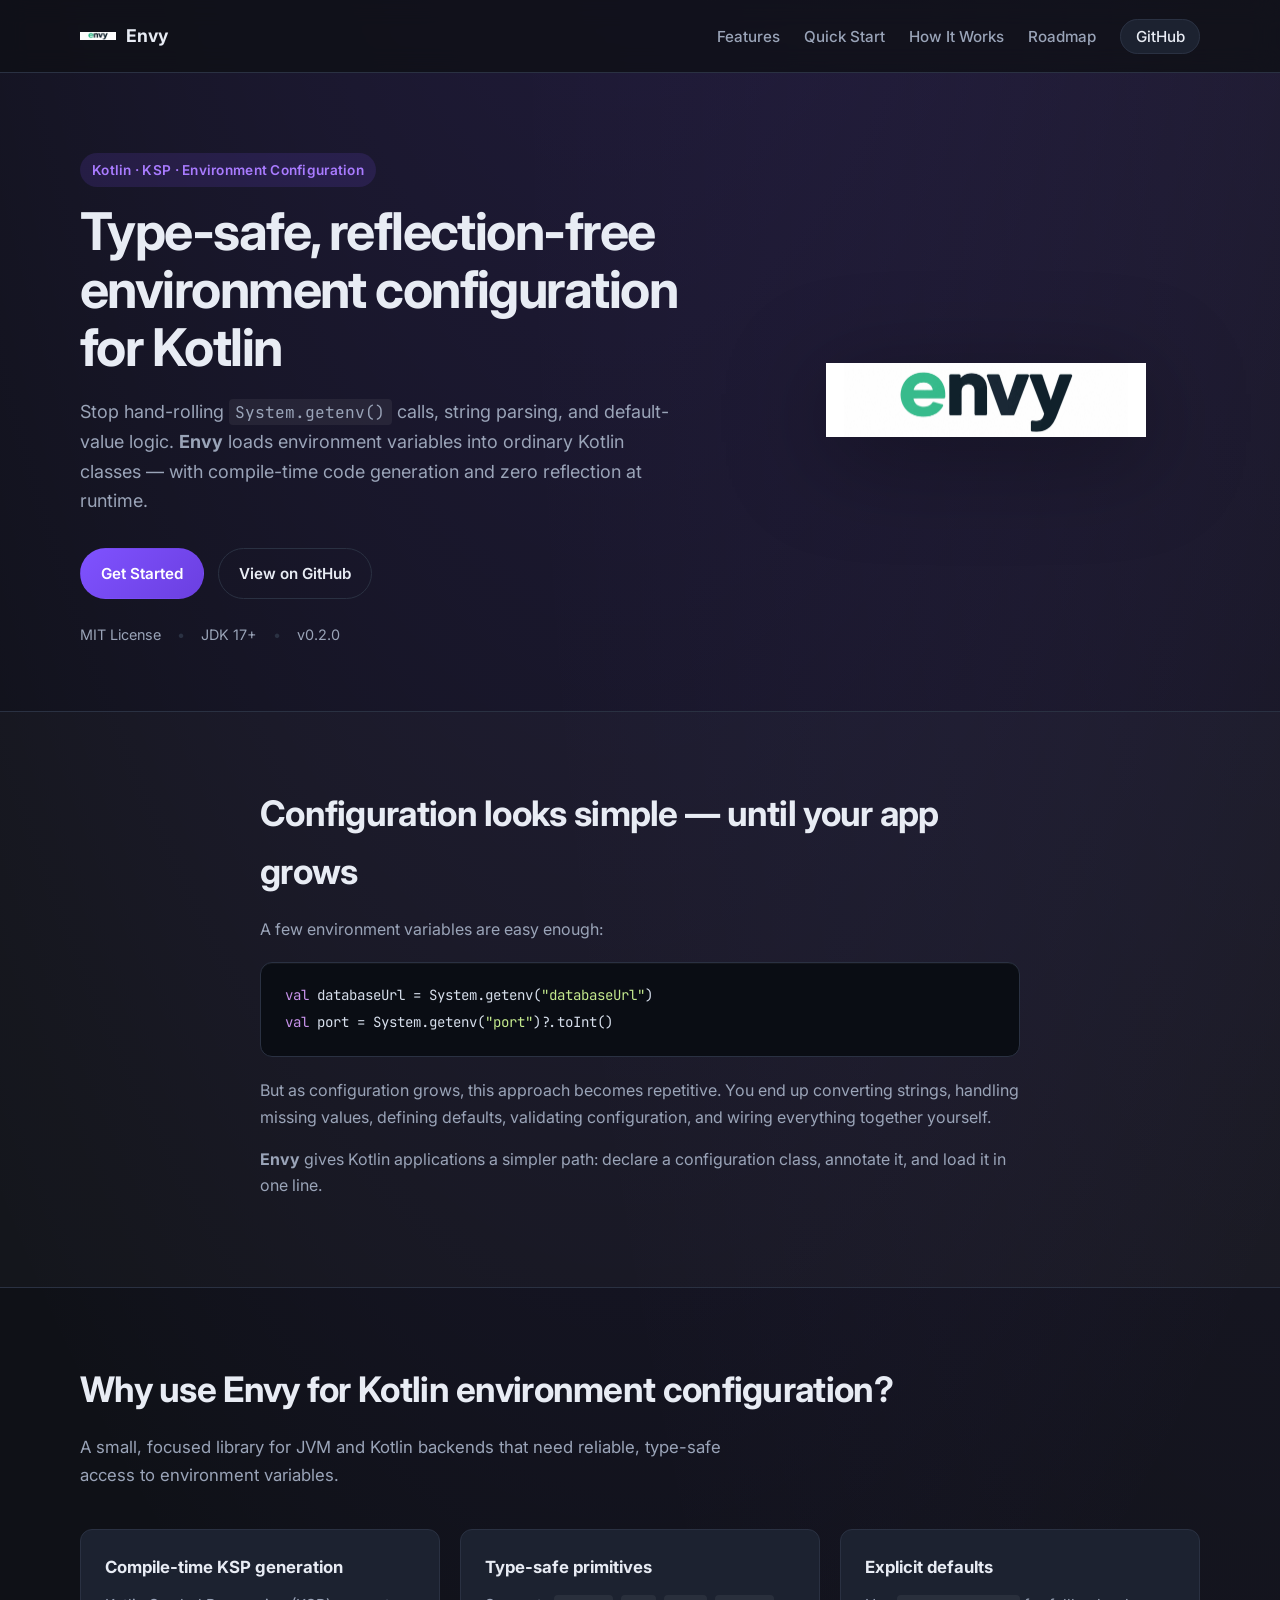
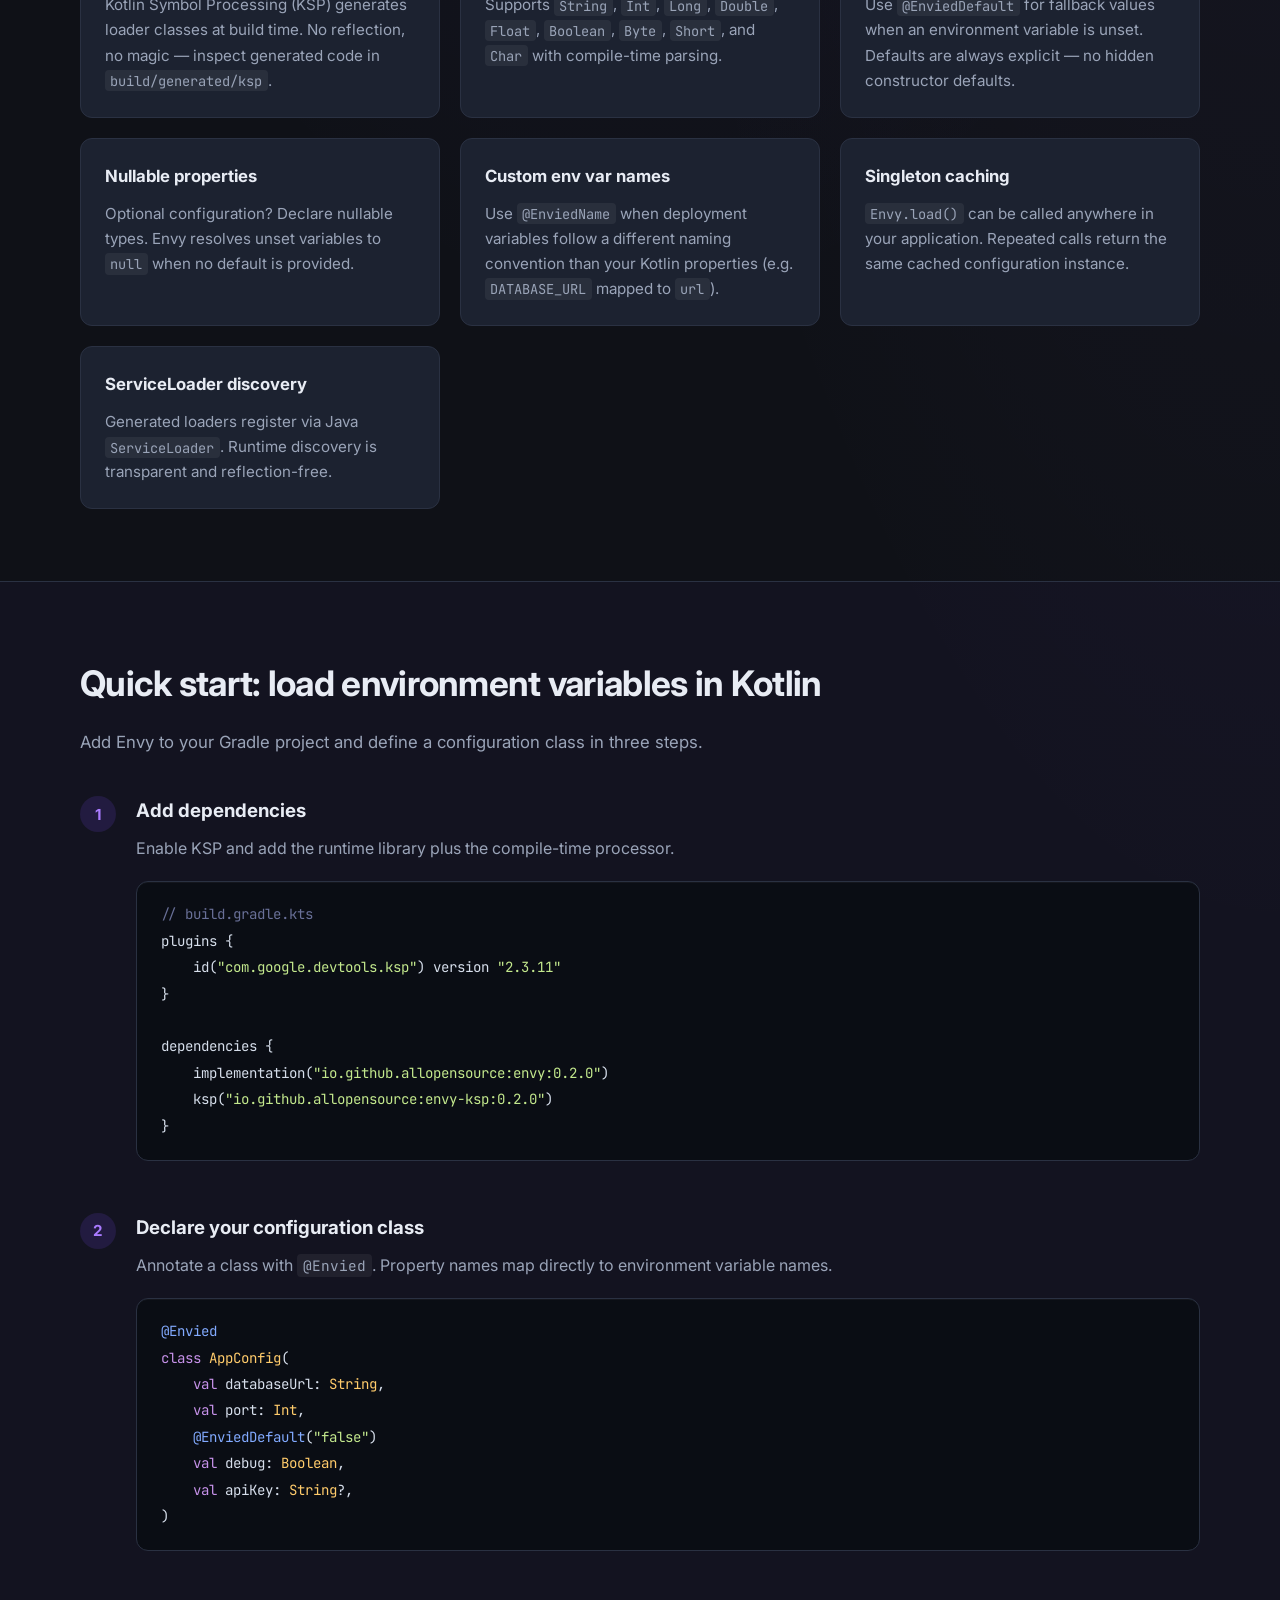
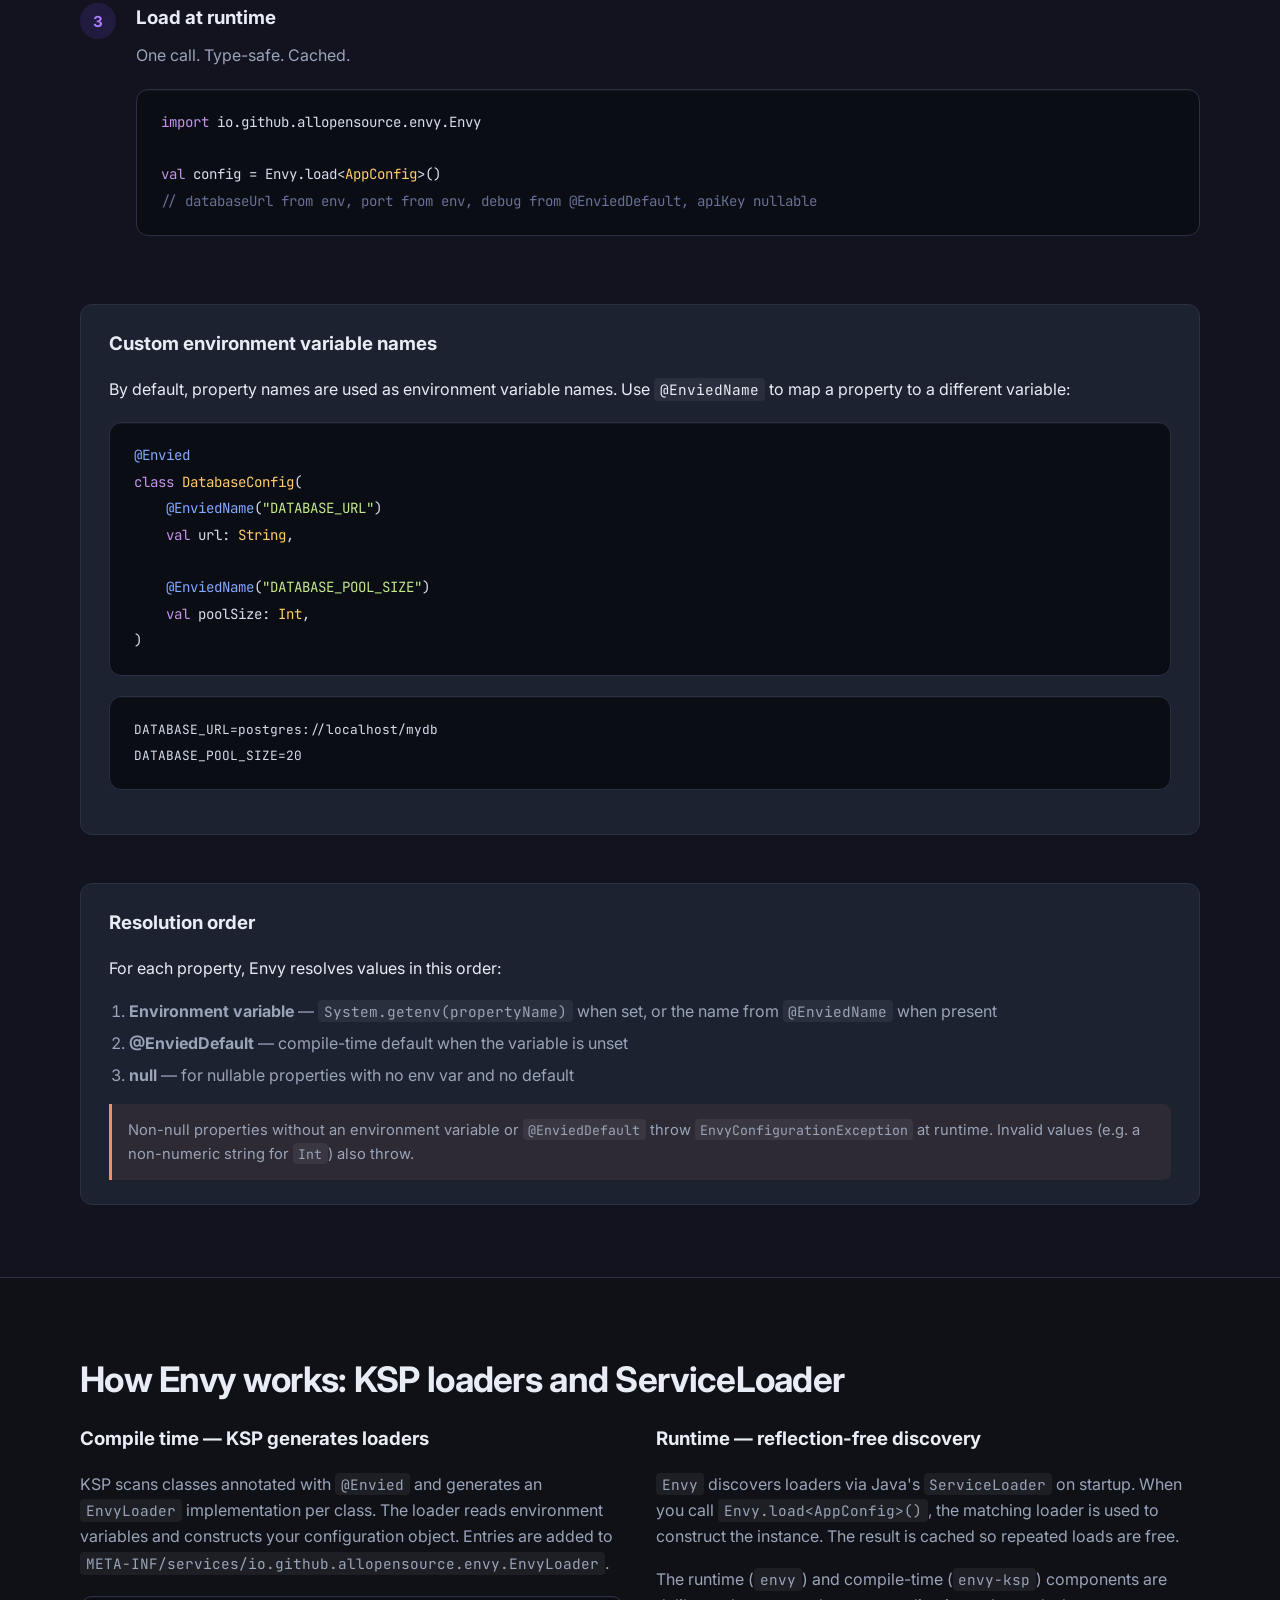
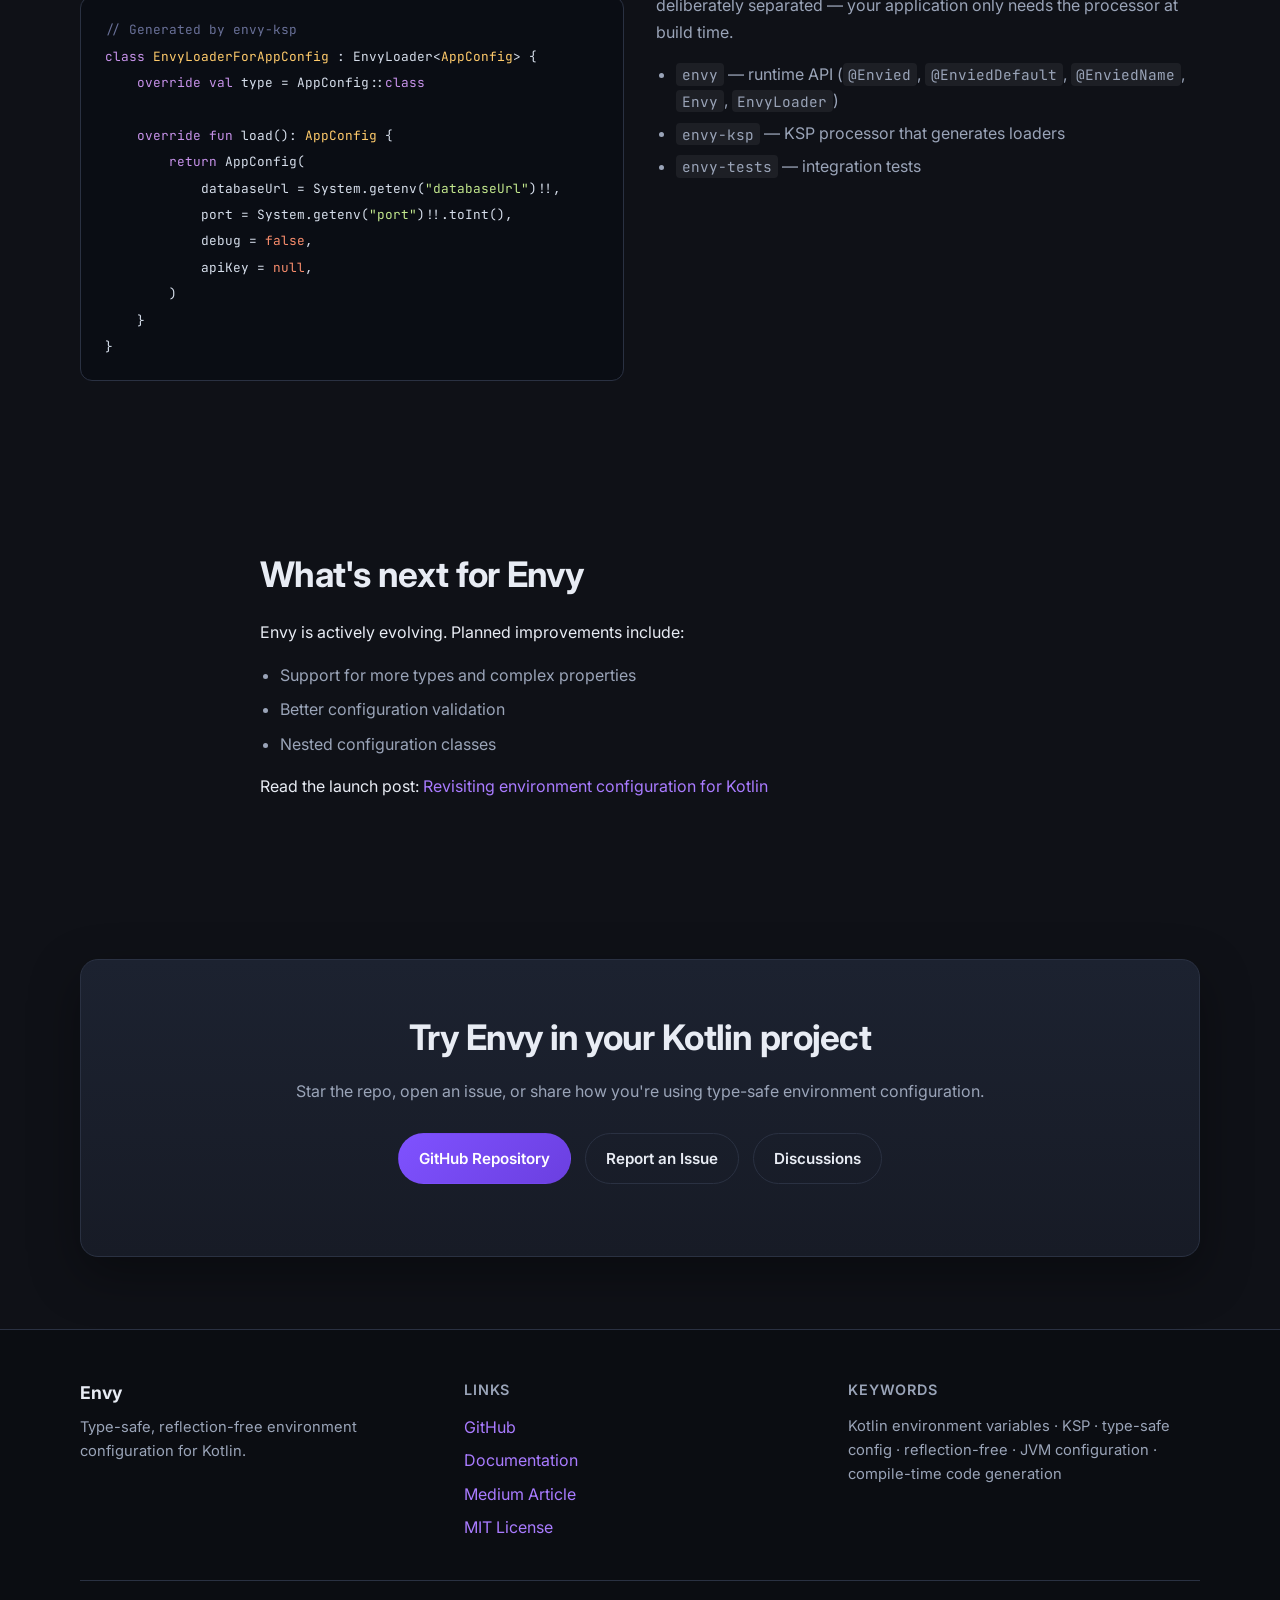
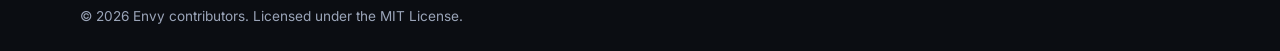
==== commit 0f5c4892: "Update version to 0.2.0 Update version to 0.2.0" ====
--- a/docs/index.html
+++ b/docs/index.html
@@ -40,7 +40,7 @@
     "description": "Type-safe, reflection-free environment configuration library for Kotlin, powered by KSP compile-time code generation.",
     "url": "https://allopensource.github.io/envy/",
     "downloadUrl": "https://github.com/allopensource/envy",
-    "softwareVersion": "0.1.0",
+    "softwareVersion": "0.2.0",
     "license": "https://opensource.org/licenses/MIT",
     "programmingLanguage": "Kotlin",
     "author": {
@@ -93,7 +93,7 @@
           <p class="hero-meta">
             <span>MIT License</span>
             <span>JDK 17+</span>
-            <span>v0.1.0</span>
+            <span>v0.2.0</span>
           </p>
         </div>
         <div class="hero-visual">
@@ -176,8 +176,8 @@
 }
 
 dependencies {
-    implementation(<span class="tok-string">"io.github.allopensource:envy:0.1.0"</span>)
-    ksp(<span class="tok-string">"io.github.allopensource:envy-ksp:0.1.0"</span>)
+    implementation(<span class="tok-string">"io.github.allopensource:envy:0.2.0"</span>)
+    ksp(<span class="tok-string">"io.github.allopensource:envy-ksp:0.2.0"</span>)
 }</code></pre>
             </div>
           </article>
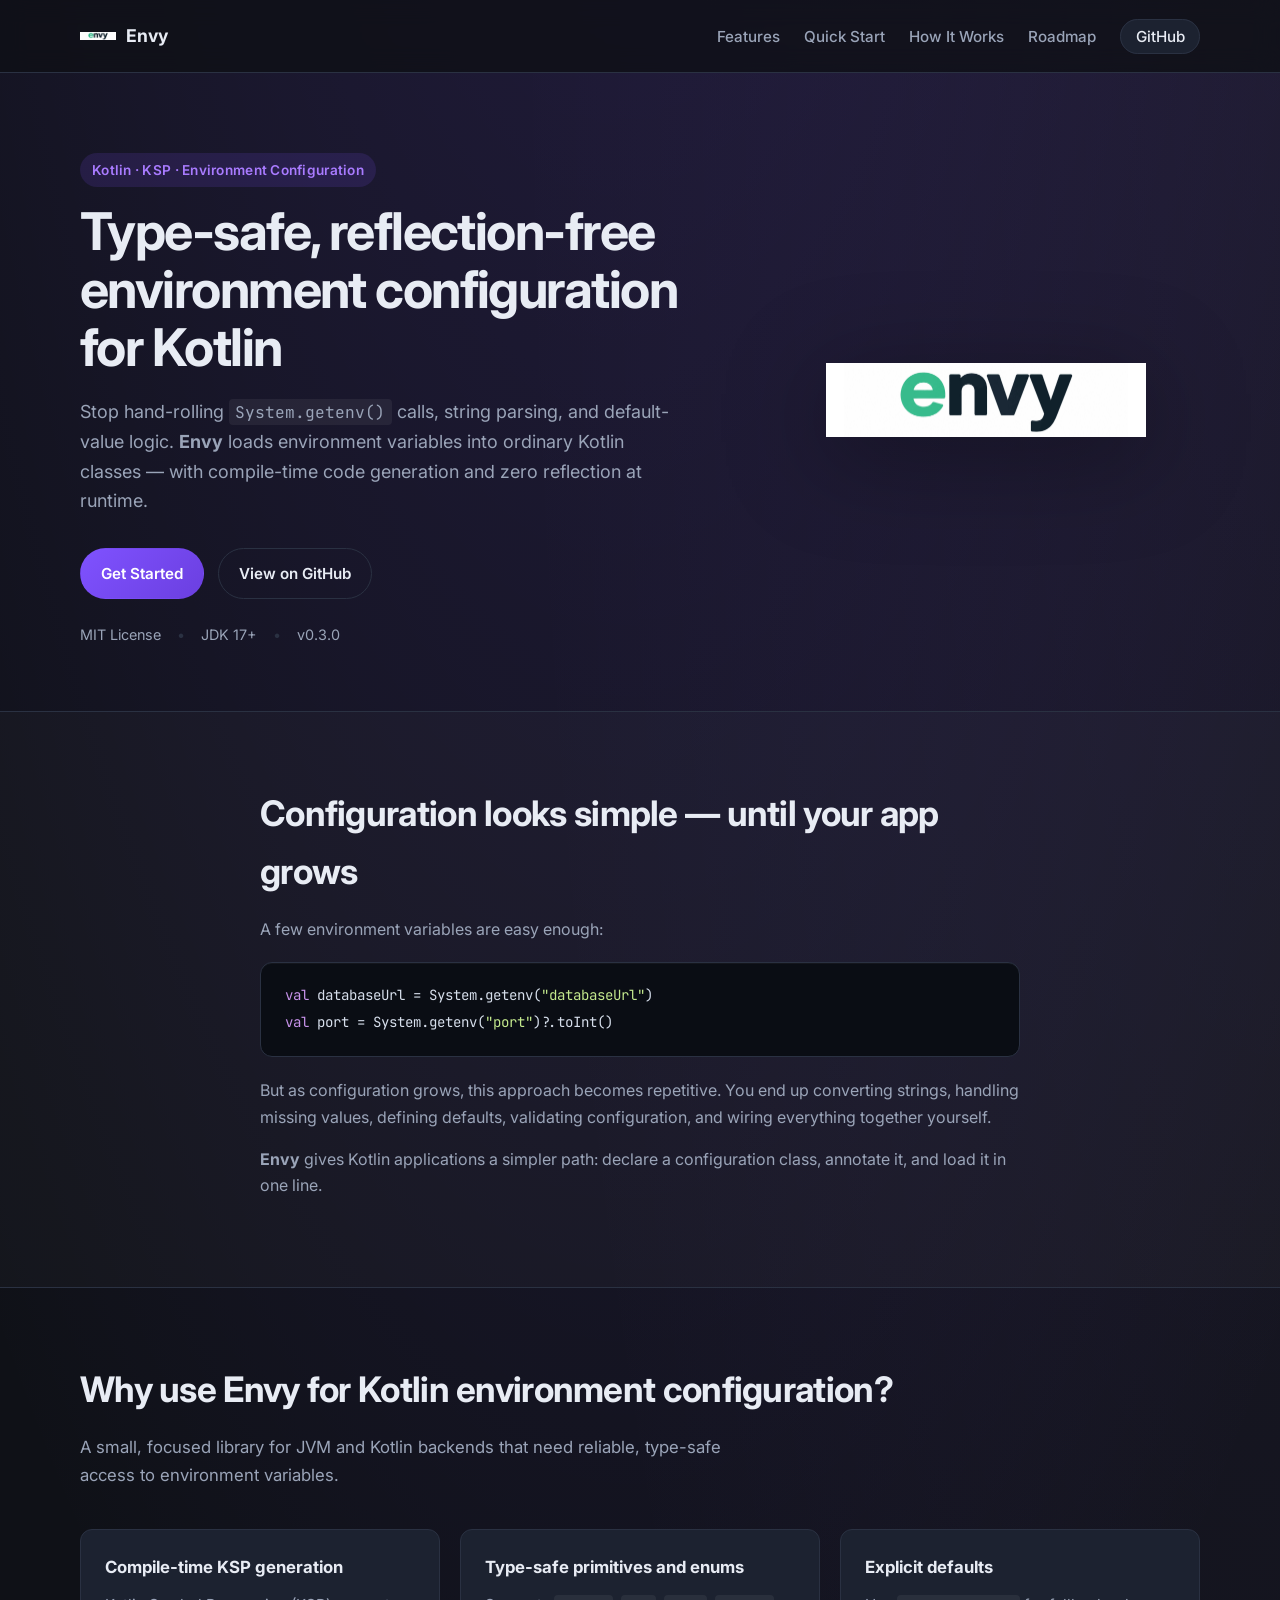
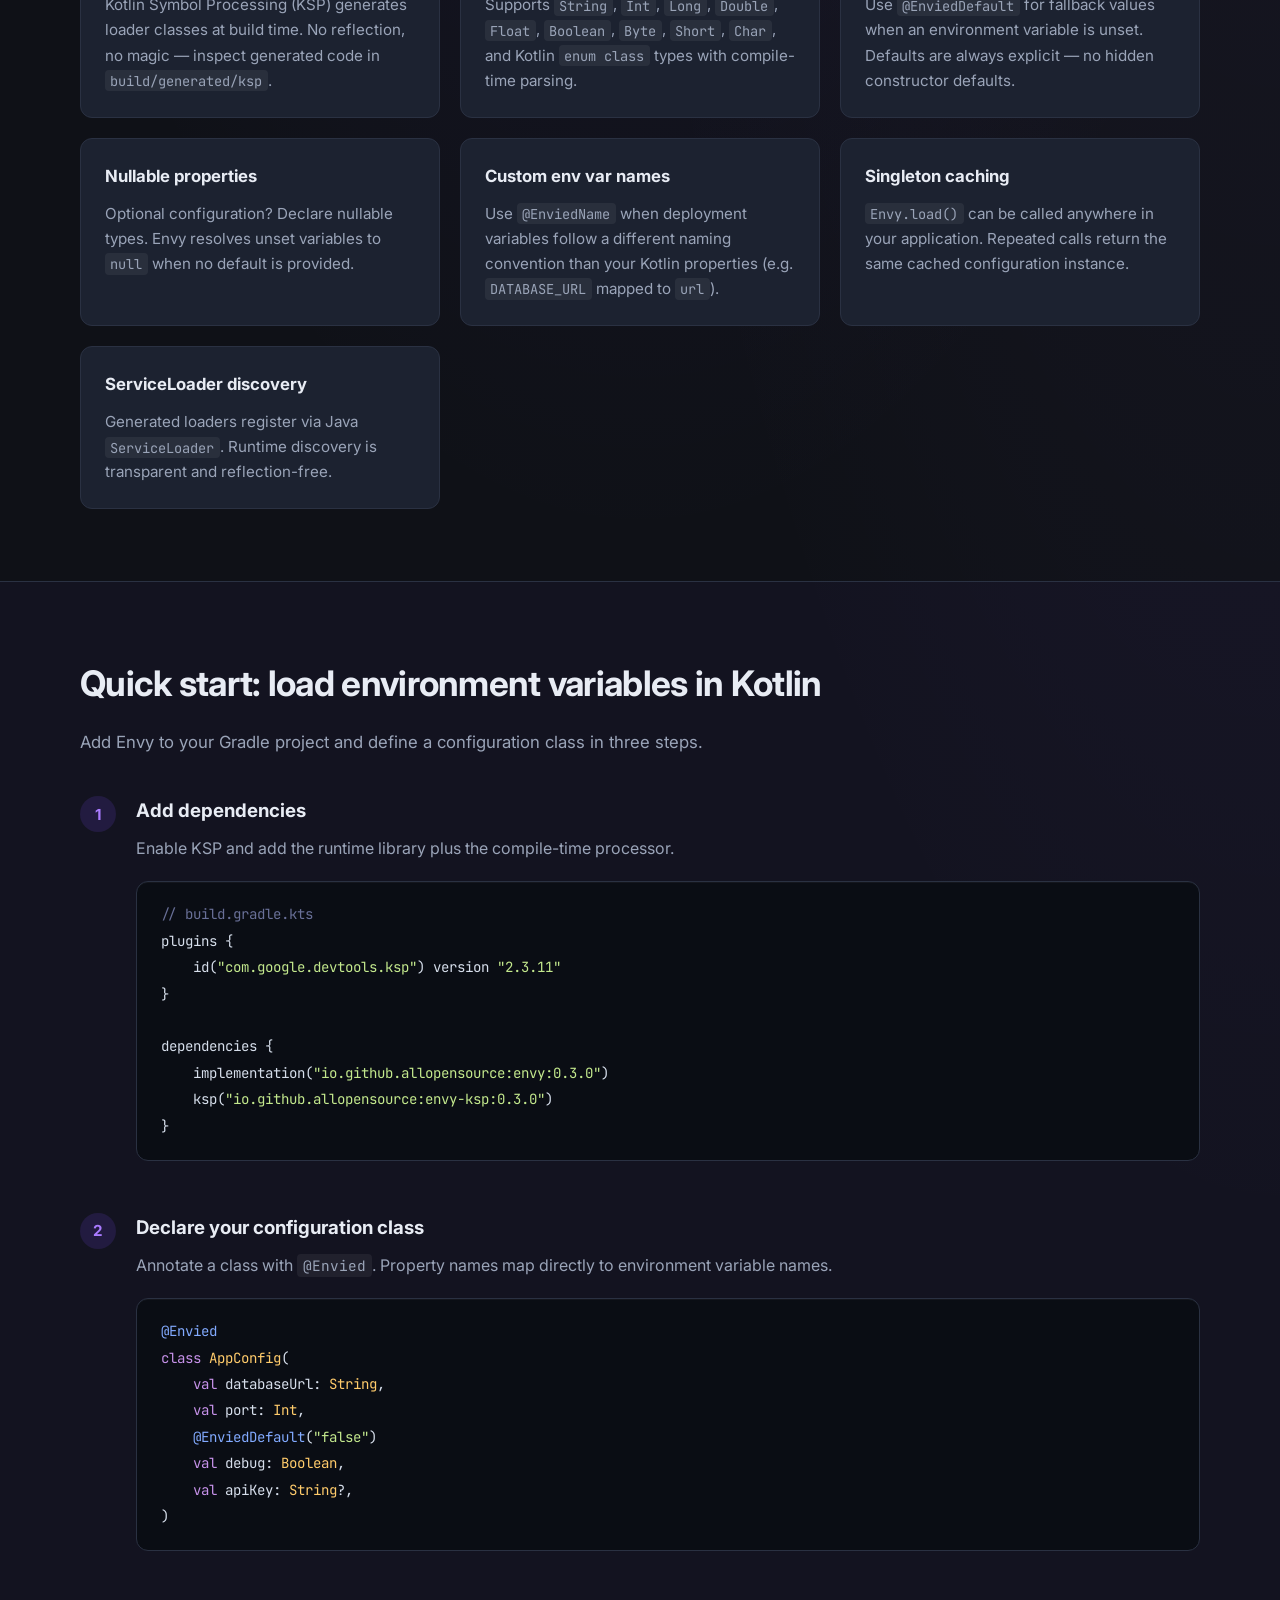
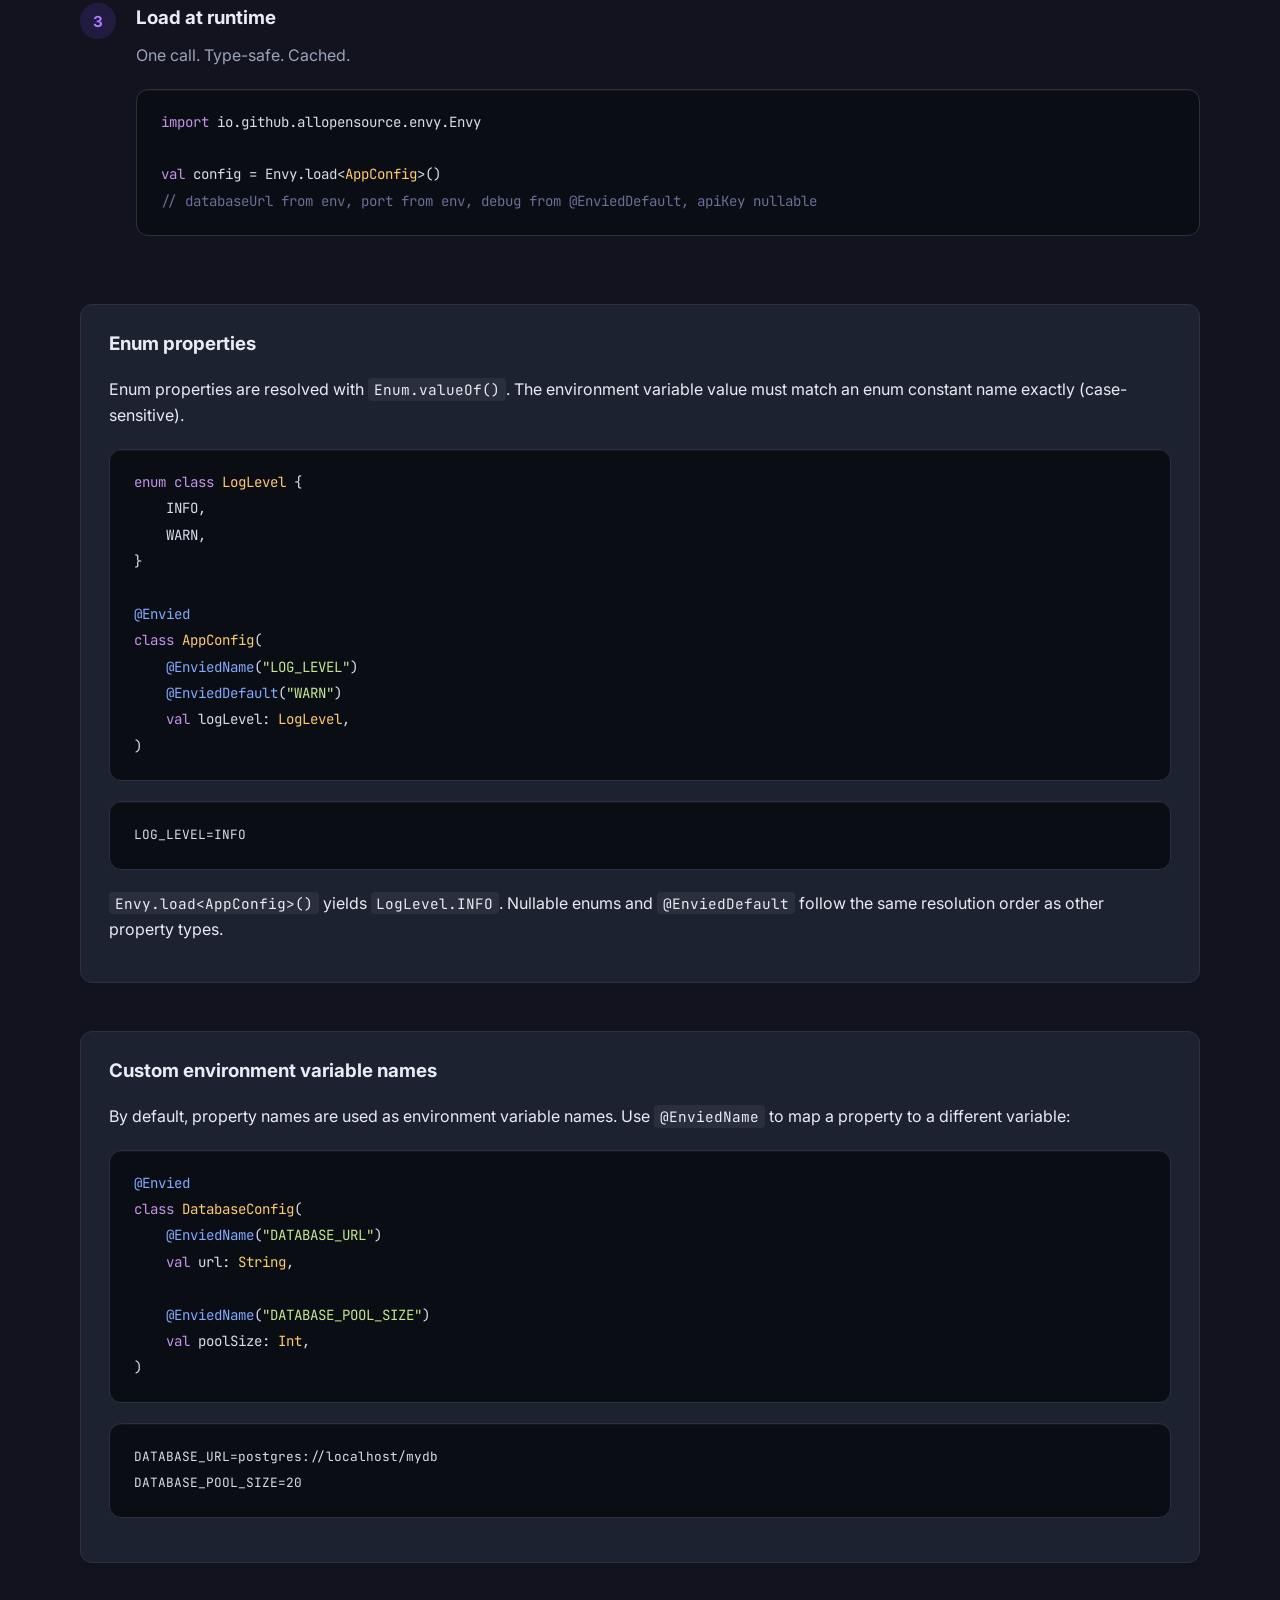
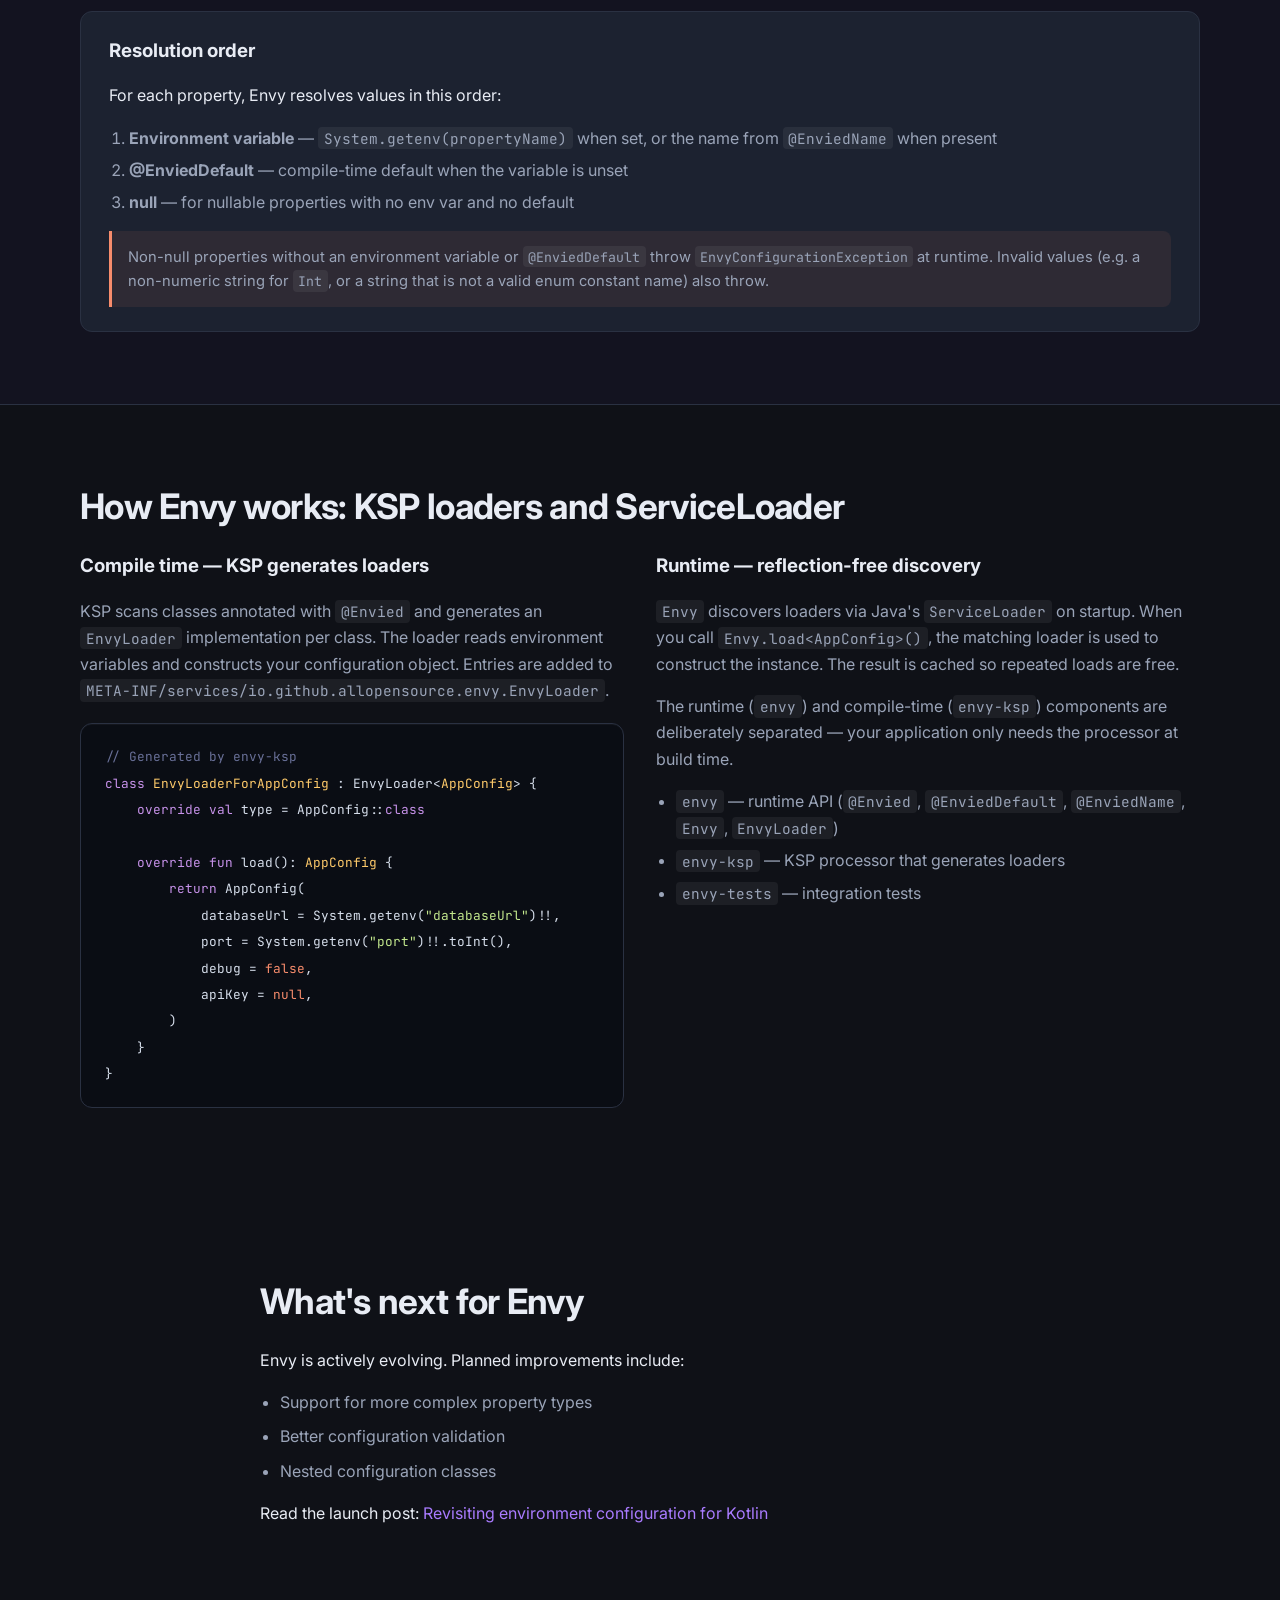
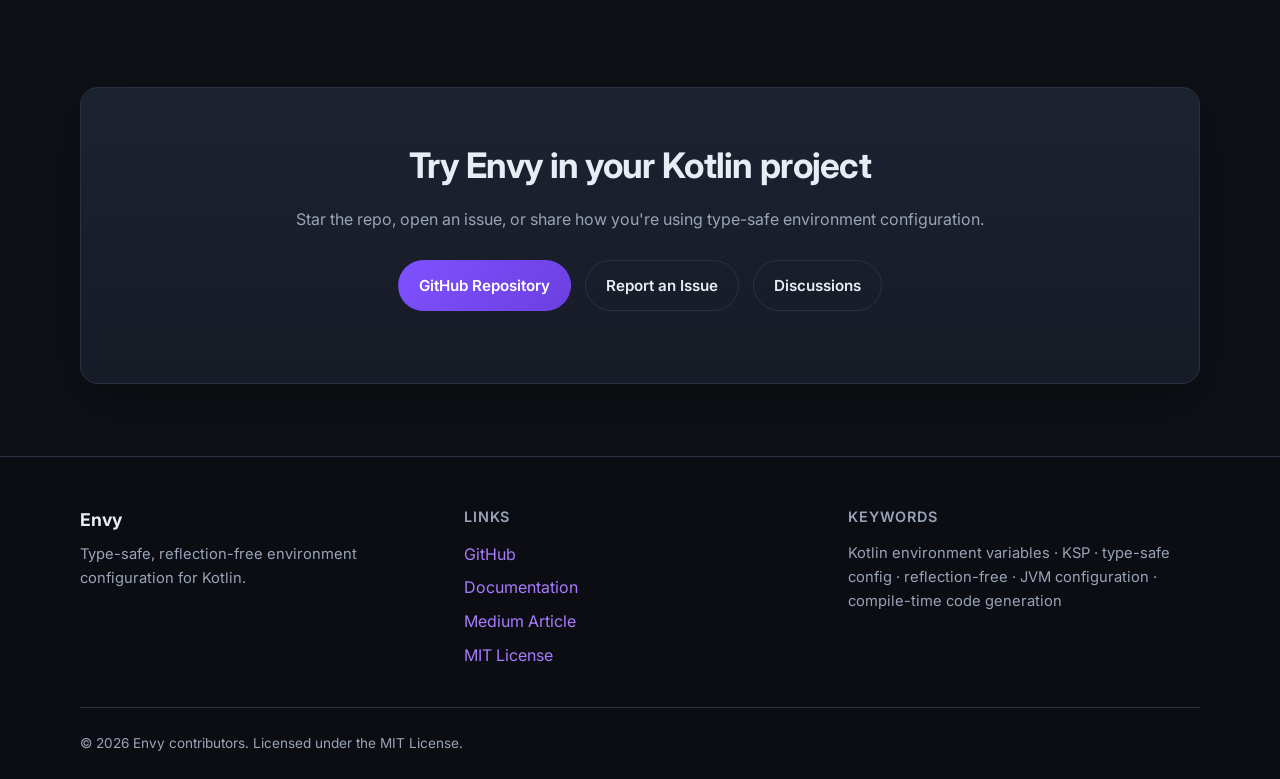
==== commit 48df084f: "Added support for enums Changes to map env variables to Enums automatically." ====
--- a/docs/index.html
+++ b/docs/index.html
@@ -4,8 +4,8 @@
   <meta charset="UTF-8">
   <meta name="viewport" content="width=device-width, initial-scale=1.0">
   <title>Envy — Type-Safe, Reflection-Free Environment Configuration for Kotlin | KSP</title>
-  <meta name="description" content="Envy is a Kotlin library for loading environment variables into type-safe configuration classes. Compile-time code generation with KSP — no reflection at runtime. Supports defaults, nullable types, and singleton caching.">
-  <meta name="keywords" content="Kotlin environment variables, type-safe configuration Kotlin, KSP Kotlin Symbol Processing, reflection-free configuration, Envy Kotlin library, JVM configuration, compile-time code generation, Kotlin backend, environment configuration, @Envied, ServiceLoader Kotlin, Kotlin KSP processor, Kotlin primitives config, application configuration Kotlin">
+  <meta name="description" content="Envy is a Kotlin library for loading environment variables into type-safe configuration classes. Compile-time code generation with KSP — no reflection at runtime. Supports primitives, enums, defaults, nullable types, and singleton caching.">
+  <meta name="keywords" content="Kotlin environment variables, type-safe configuration Kotlin, KSP Kotlin Symbol Processing, reflection-free configuration, Envy Kotlin library, JVM configuration, compile-time code generation, Kotlin backend, environment configuration, @Envied, ServiceLoader Kotlin, Kotlin KSP processor, Kotlin primitives config, Kotlin enum configuration, application configuration Kotlin">
   <meta name="author" content="Sumit Ponia">
   <meta name="robots" content="index, follow">
   <link rel="canonical" href="https://allopensource.github.io/envy/">
@@ -40,7 +40,7 @@
     "description": "Type-safe, reflection-free environment configuration library for Kotlin, powered by KSP compile-time code generation.",
     "url": "https://allopensource.github.io/envy/",
     "downloadUrl": "https://github.com/allopensource/envy",
-    "softwareVersion": "0.2.0",
+    "softwareVersion": "0.3.0",
     "license": "https://opensource.org/licenses/MIT",
     "programmingLanguage": "Kotlin",
     "author": {
@@ -93,7 +93,7 @@
           <p class="hero-meta">
             <span>MIT License</span>
             <span>JDK 17+</span>
-            <span>v0.2.0</span>
+            <span>v0.3.0</span>
           </p>
         </div>
         <div class="hero-visual">
@@ -132,8 +132,8 @@
             <p>Kotlin Symbol Processing (KSP) generates loader classes at build time. No reflection, no magic — inspect generated code in <code>build/generated/ksp</code>.</p>
           </article>
           <article class="feature-card">
-            <h3>Type-safe primitives</h3>
-            <p>Supports <code>String</code>, <code>Int</code>, <code>Long</code>, <code>Double</code>, <code>Float</code>, <code>Boolean</code>, <code>Byte</code>, <code>Short</code>, and <code>Char</code> with compile-time parsing.</p>
+            <h3>Type-safe primitives and enums</h3>
+            <p>Supports <code>String</code>, <code>Int</code>, <code>Long</code>, <code>Double</code>, <code>Float</code>, <code>Boolean</code>, <code>Byte</code>, <code>Short</code>, <code>Char</code>, and Kotlin <code>enum class</code> types with compile-time parsing.</p>
           </article>
           <article class="feature-card">
             <h3>Explicit defaults</h3>
@@ -176,8 +176,8 @@
 }
 
 dependencies {
-    implementation(<span class="tok-string">"io.github.allopensource:envy:0.2.0"</span>)
-    ksp(<span class="tok-string">"io.github.allopensource:envy-ksp:0.2.0"</span>)
+    implementation(<span class="tok-string">"io.github.allopensource:envy:0.3.0"</span>)
+    ksp(<span class="tok-string">"io.github.allopensource:envy-ksp:0.3.0"</span>)
 }</code></pre>
             </div>
           </article>
@@ -212,6 +212,24 @@
         </div>
 
         <div class="resolution-box">
+          <h3>Enum properties</h3>
+          <p>Enum properties are resolved with <code>Enum.valueOf()</code>. The environment variable value must match an enum constant name exactly (case-sensitive).</p>
+          <pre class="code-block"><code><span class="tok-keyword">enum class</span> <span class="tok-type">LogLevel</span> {
+    INFO,
+    WARN,
+}
+
+<span class="tok-annotation">@Envied</span>
+<span class="tok-keyword">class</span> <span class="tok-type">AppConfig</span>(
+    <span class="tok-annotation">@EnviedName</span>(<span class="tok-string">"LOG_LEVEL"</span>)
+    <span class="tok-annotation">@EnviedDefault</span>(<span class="tok-string">"WARN"</span>)
+    <span class="tok-keyword">val</span> logLevel: <span class="tok-type">LogLevel</span>,
+)</code></pre>
+          <pre class="code-block code-block-sm"><code>LOG_LEVEL=INFO</code></pre>
+          <p><code>Envy.load&lt;AppConfig&gt;()</code> yields <code>LogLevel.INFO</code>. Nullable enums and <code>@EnviedDefault</code> follow the same resolution order as other property types.</p>
+        </div>
+
+        <div class="resolution-box">
           <h3>Custom environment variable names</h3>
           <p>By default, property names are used as environment variable names. Use <code>@EnviedName</code> to map a property to a different variable:</p>
           <pre class="code-block"><code><span class="tok-annotation">@Envied</span>
@@ -236,7 +254,7 @@
           </ol>
           <p class="note">
             Non-null properties without an environment variable or <code>@EnviedDefault</code> throw
-            <code>EnvyConfigurationException</code> at runtime. Invalid values (e.g. a non-numeric string for <code>Int</code>) also throw.
+            <code>EnvyConfigurationException</code> at runtime. Invalid values (e.g. a non-numeric string for <code>Int</code>, or a string that is not a valid enum constant name) also throw.
           </p>
         </div>
       </div>
@@ -293,7 +311,7 @@
         <h2 id="roadmap-heading">What's next for Envy</h2>
         <p>Envy is actively evolving. Planned improvements include:</p>
         <ul class="roadmap-list">
-          <li>Support for more types and complex properties</li>
+          <li>Support for more complex property types</li>
           <li>Better configuration validation</li>
           <li>Nested configuration classes</li>
         </ul>
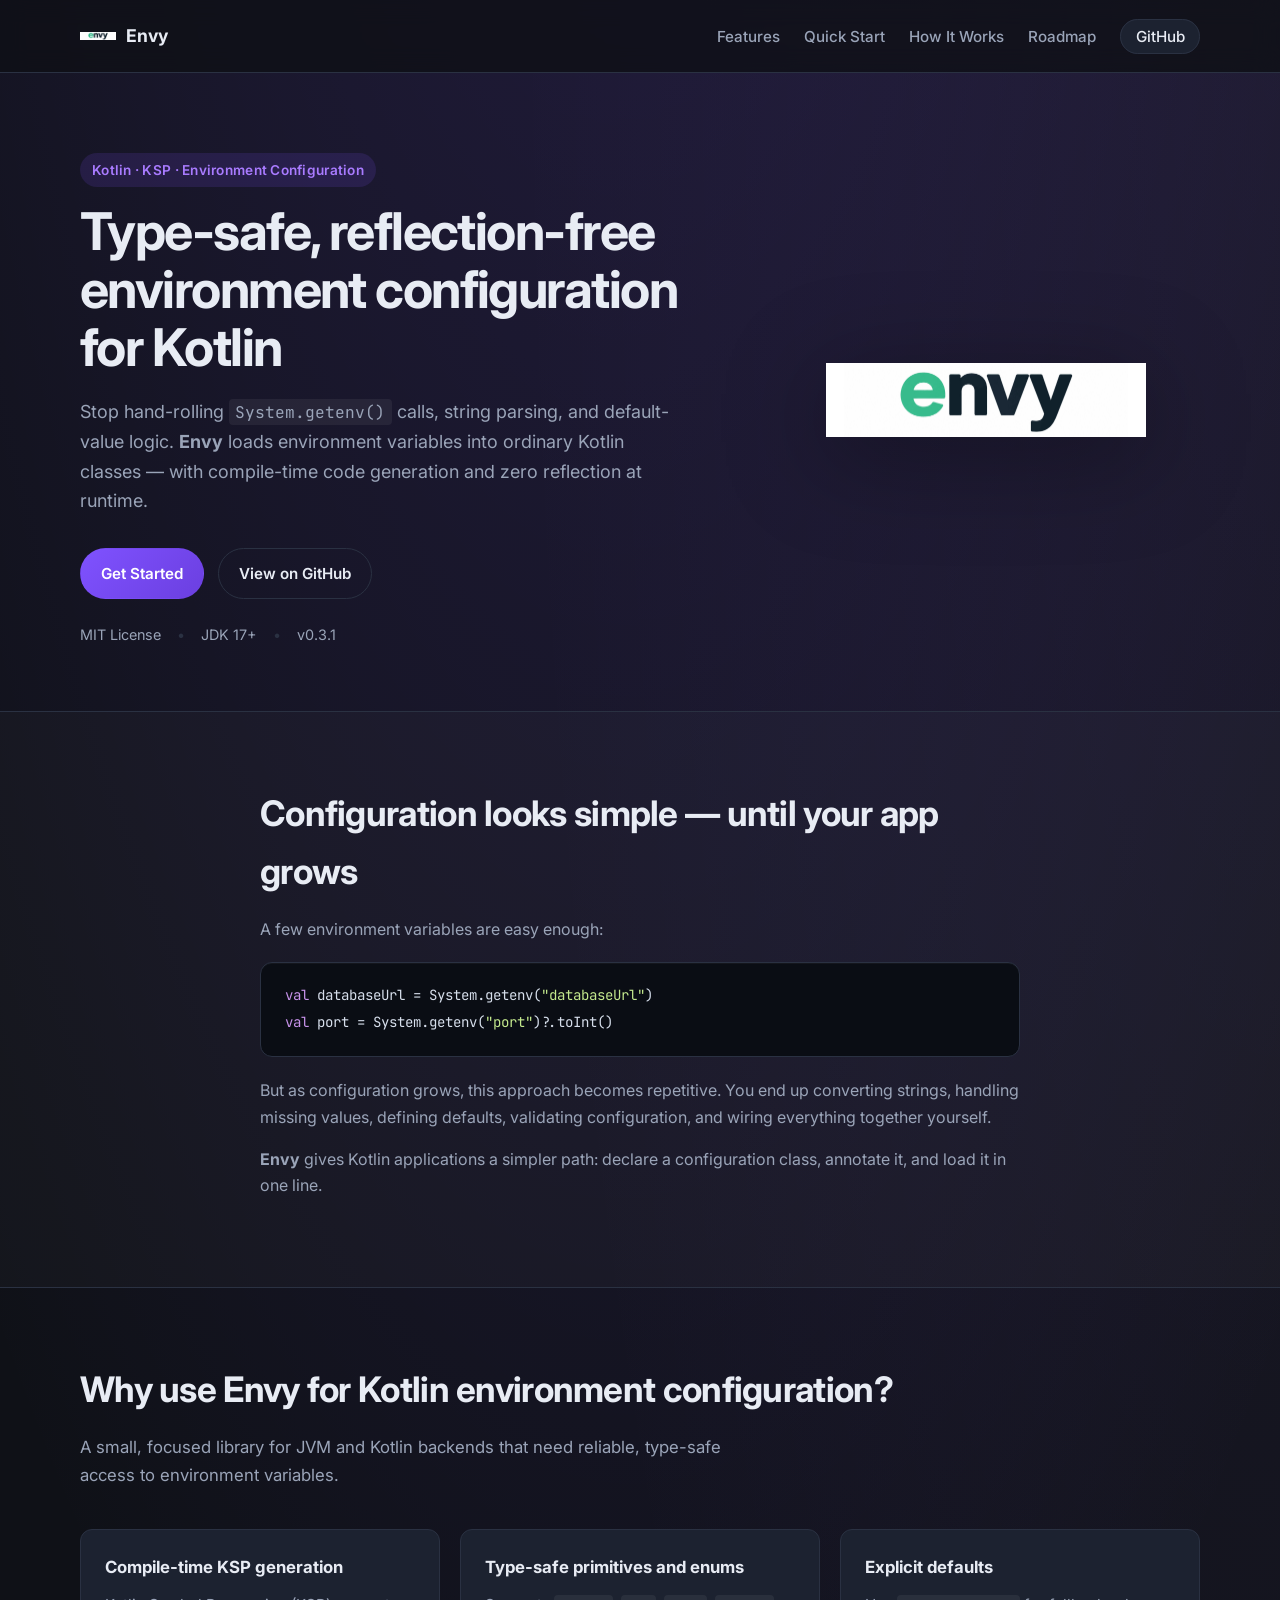
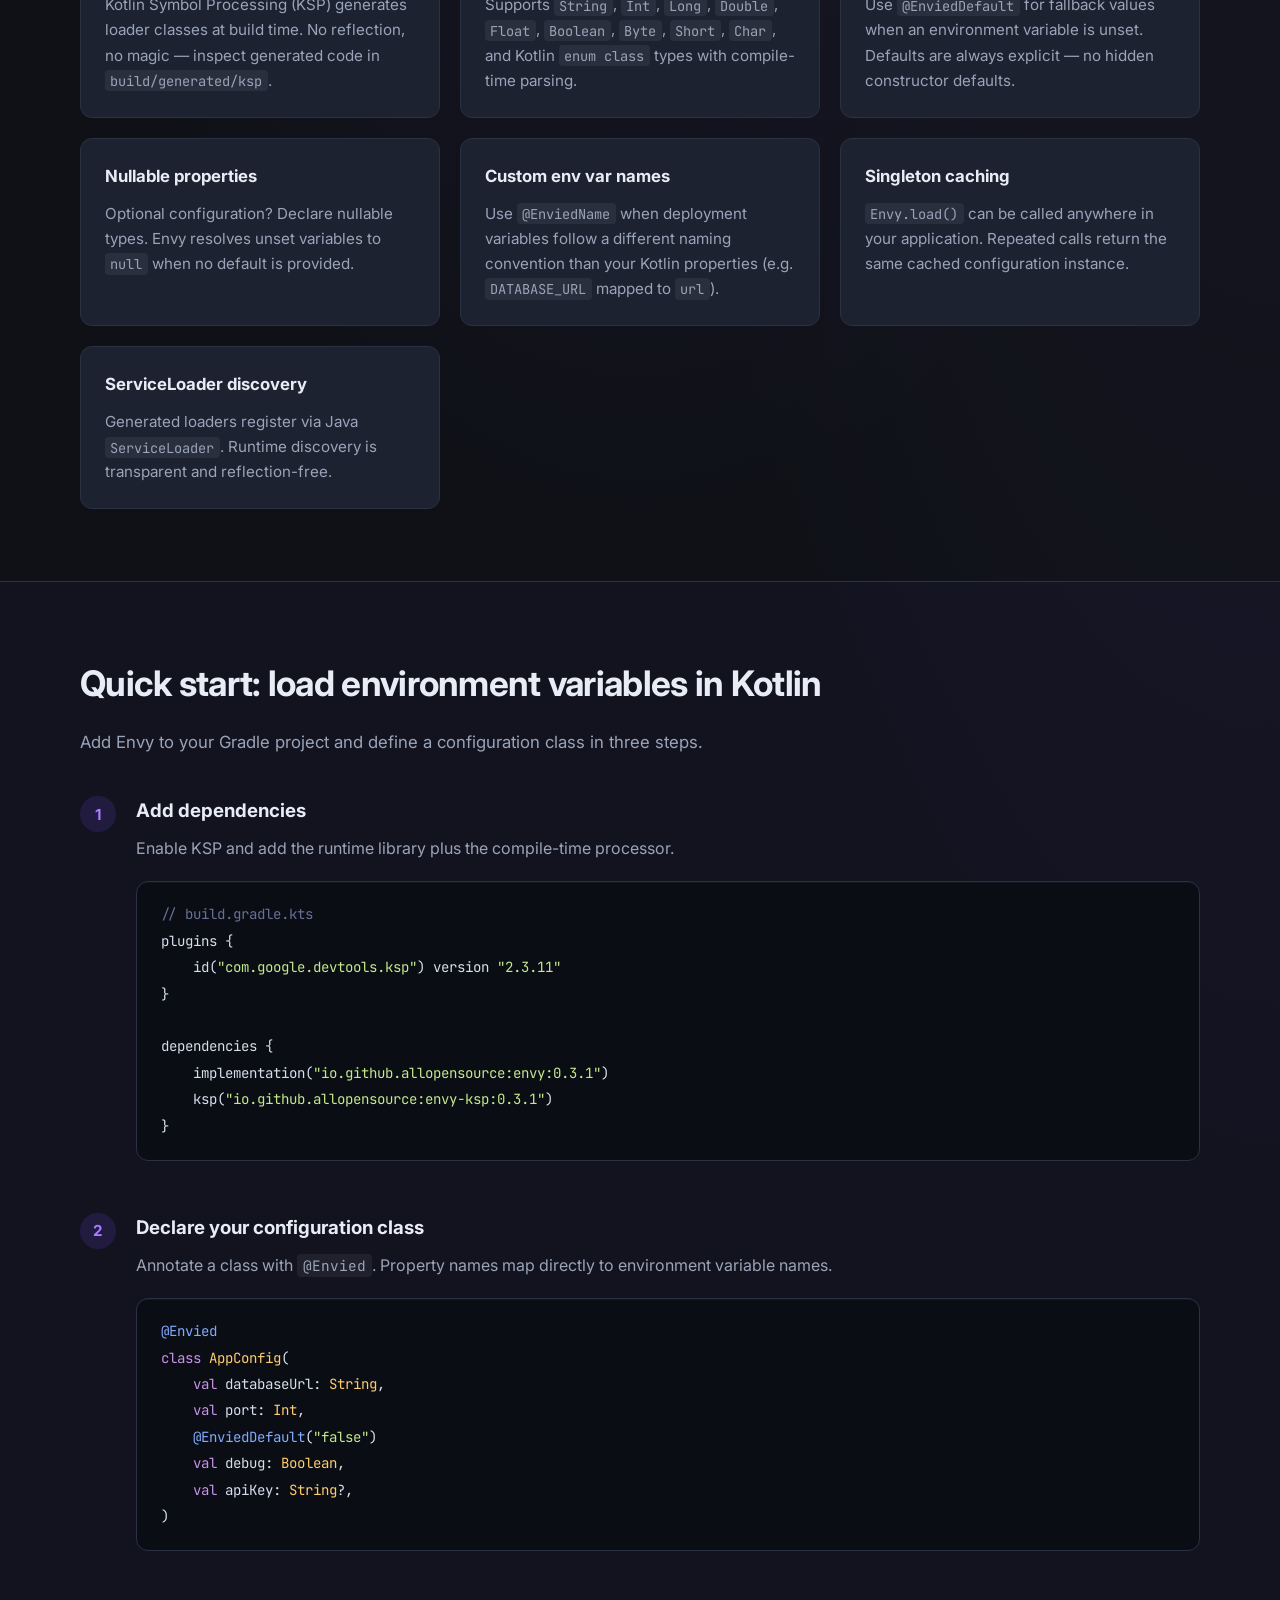
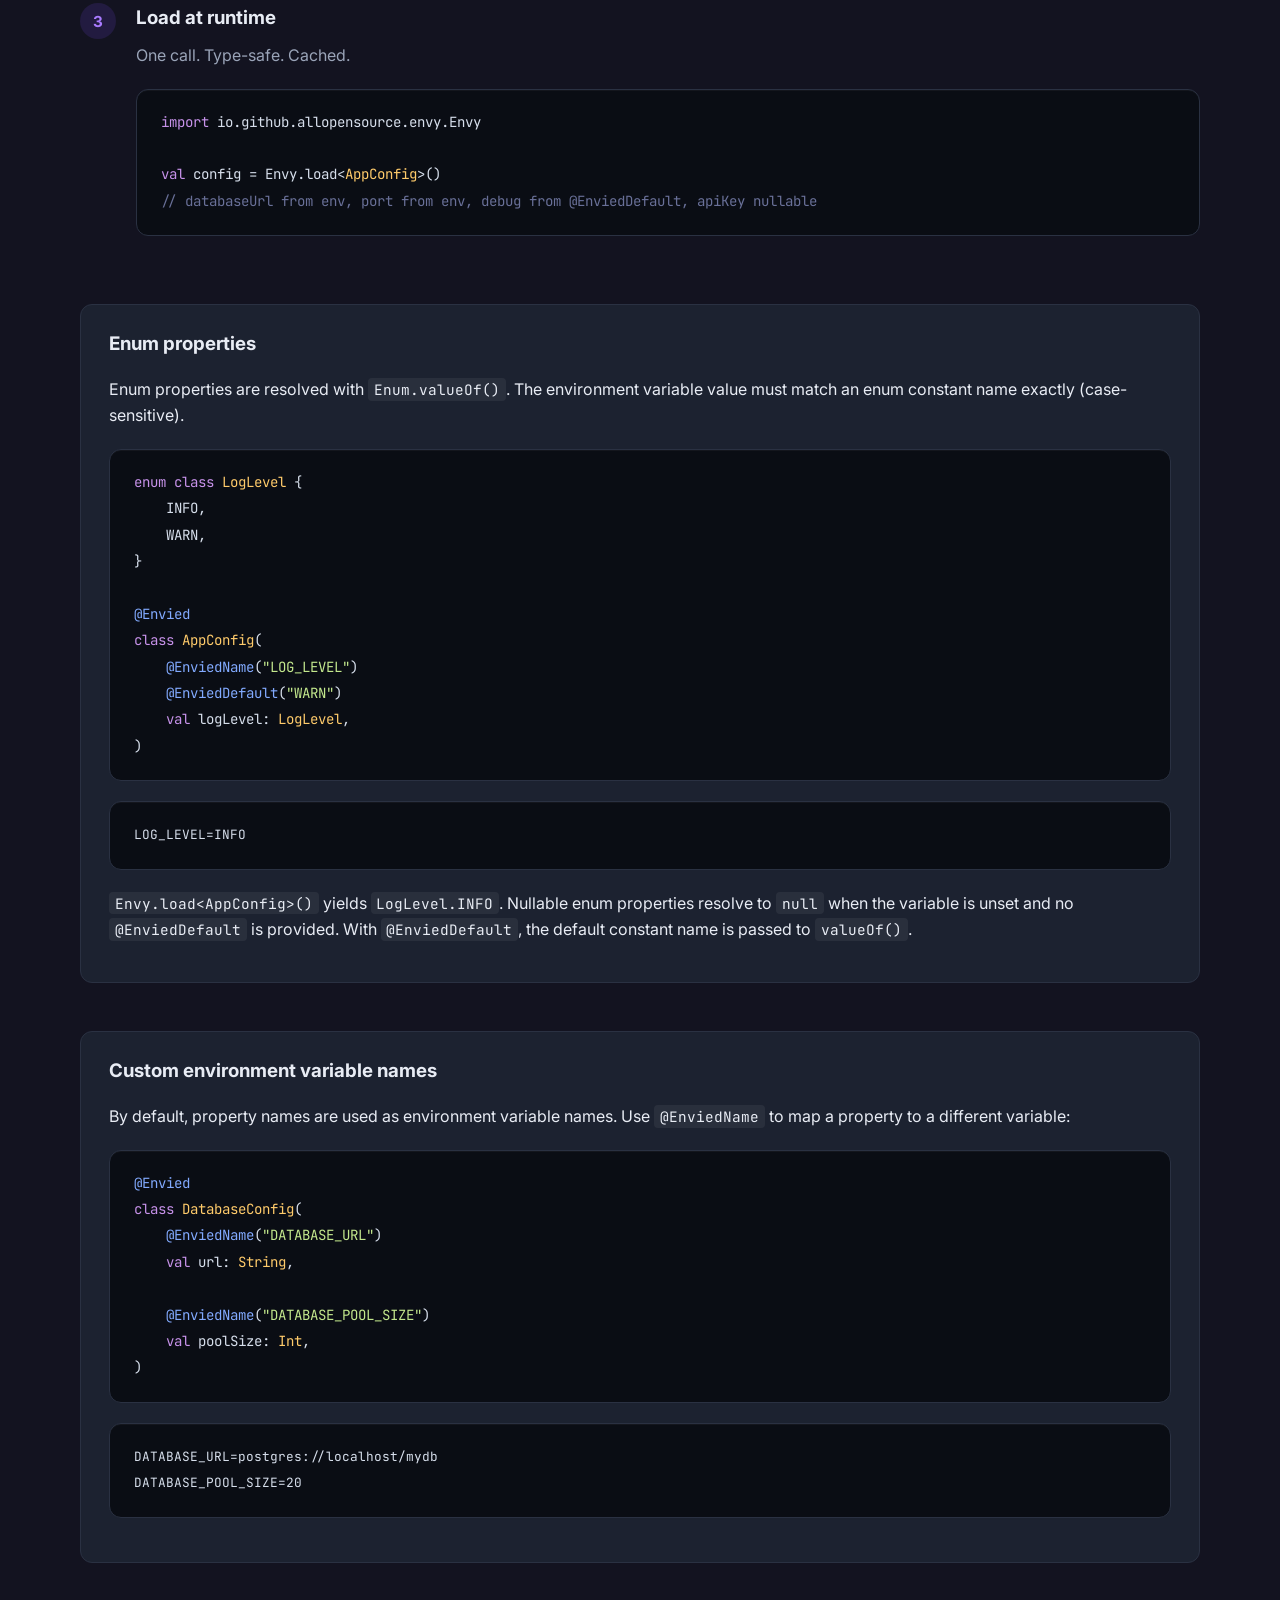
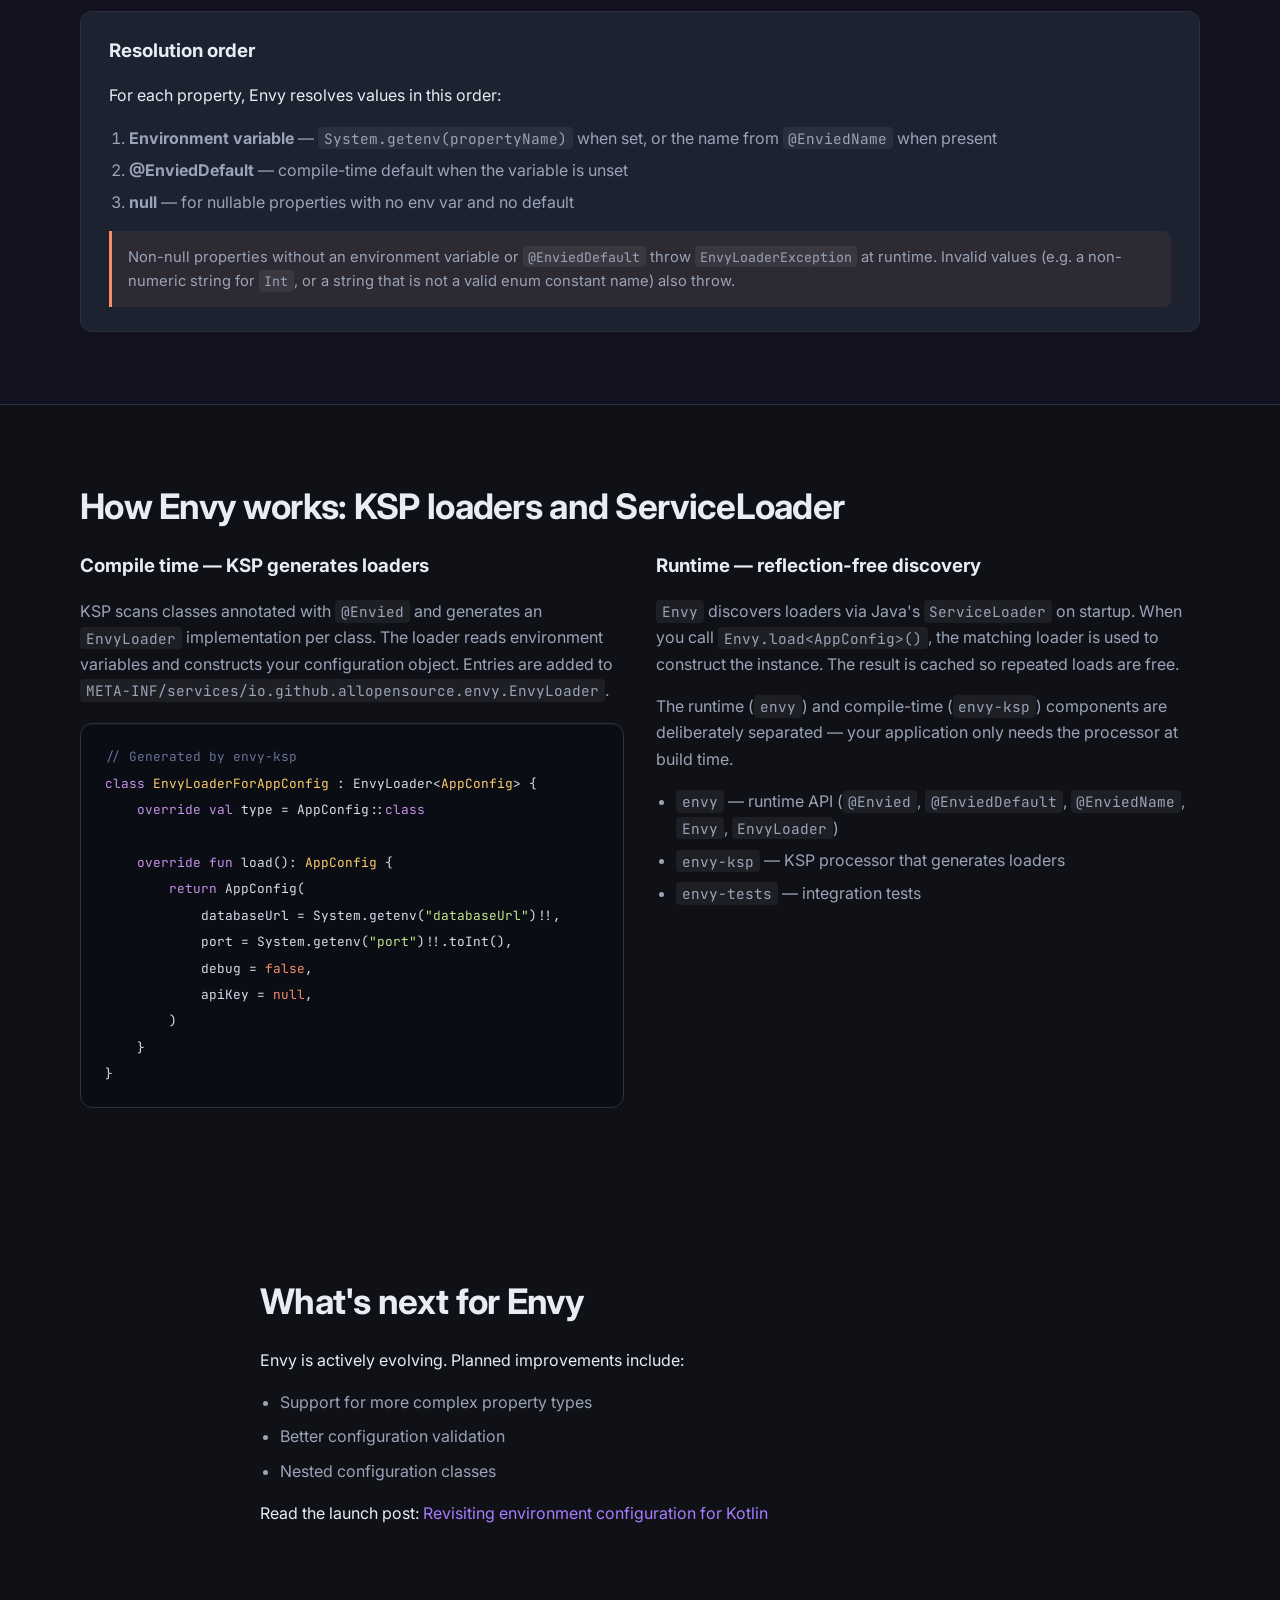
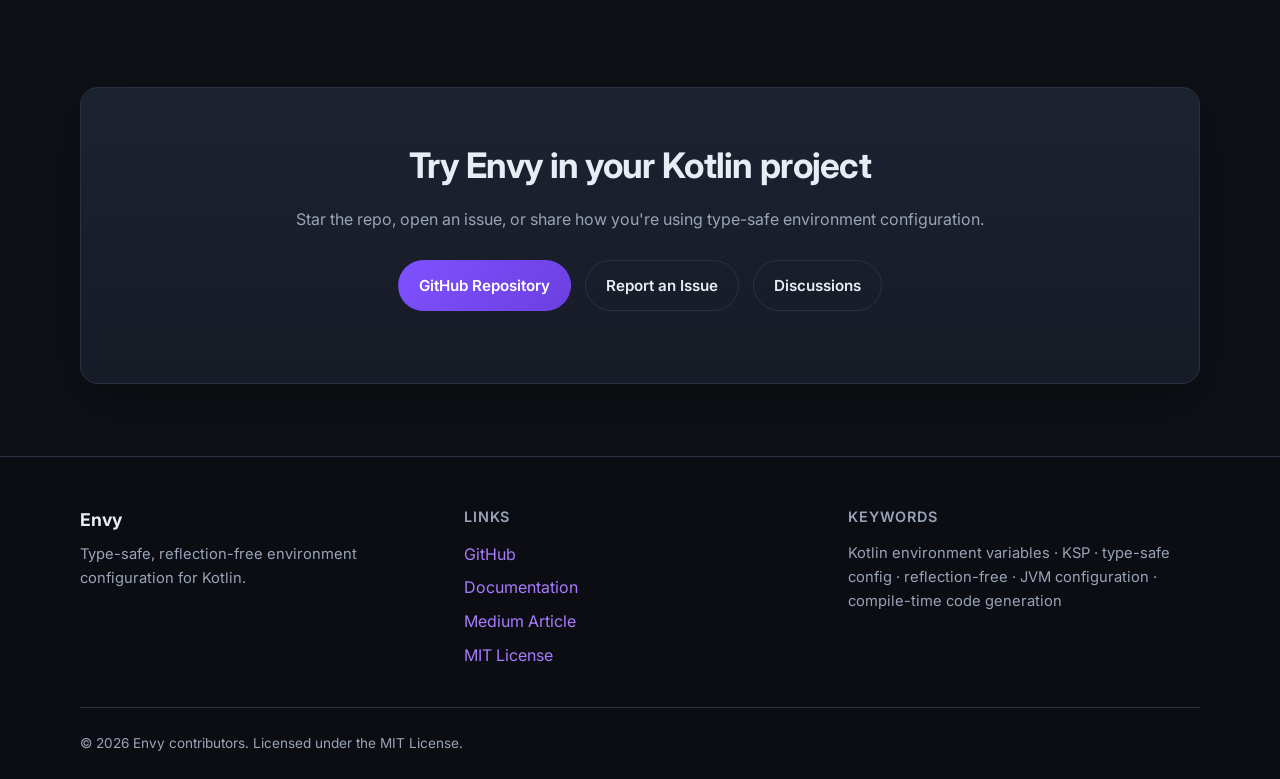
==== commit 7d2c8cba: "Default values in Enum Added support for default values in enums" ====
--- a/docs/index.html
+++ b/docs/index.html
@@ -40,7 +40,7 @@
     "description": "Type-safe, reflection-free environment configuration library for Kotlin, powered by KSP compile-time code generation.",
     "url": "https://allopensource.github.io/envy/",
     "downloadUrl": "https://github.com/allopensource/envy",
-    "softwareVersion": "0.3.0",
+    "softwareVersion": "0.3.1",
     "license": "https://opensource.org/licenses/MIT",
     "programmingLanguage": "Kotlin",
     "author": {
@@ -93,7 +93,7 @@
           <p class="hero-meta">
             <span>MIT License</span>
             <span>JDK 17+</span>
-            <span>v0.3.0</span>
+            <span>v0.3.1</span>
           </p>
         </div>
         <div class="hero-visual">
@@ -176,8 +176,8 @@
 }
 
 dependencies {
-    implementation(<span class="tok-string">"io.github.allopensource:envy:0.3.0"</span>)
-    ksp(<span class="tok-string">"io.github.allopensource:envy-ksp:0.3.0"</span>)
+    implementation(<span class="tok-string">"io.github.allopensource:envy:0.3.1"</span>)
+    ksp(<span class="tok-string">"io.github.allopensource:envy-ksp:0.3.1"</span>)
 }</code></pre>
             </div>
           </article>
@@ -226,7 +226,7 @@
     <span class="tok-keyword">val</span> logLevel: <span class="tok-type">LogLevel</span>,
 )</code></pre>
           <pre class="code-block code-block-sm"><code>LOG_LEVEL=INFO</code></pre>
-          <p><code>Envy.load&lt;AppConfig&gt;()</code> yields <code>LogLevel.INFO</code>. Nullable enums and <code>@EnviedDefault</code> follow the same resolution order as other property types.</p>
+          <p><code>Envy.load&lt;AppConfig&gt;()</code> yields <code>LogLevel.INFO</code>. Nullable enum properties resolve to <code>null</code> when the variable is unset and no <code>@EnviedDefault</code> is provided. With <code>@EnviedDefault</code>, the default constant name is passed to <code>valueOf()</code>.</p>
         </div>
 
         <div class="resolution-box">
@@ -254,7 +254,7 @@
           </ol>
           <p class="note">
             Non-null properties without an environment variable or <code>@EnviedDefault</code> throw
-            <code>EnvyConfigurationException</code> at runtime. Invalid values (e.g. a non-numeric string for <code>Int</code>, or a string that is not a valid enum constant name) also throw.
+            <code>EnvyLoaderException</code> at runtime. Invalid values (e.g. a non-numeric string for <code>Int</code>, or a string that is not a valid enum constant name) also throw.
           </p>
         </div>
       </div>
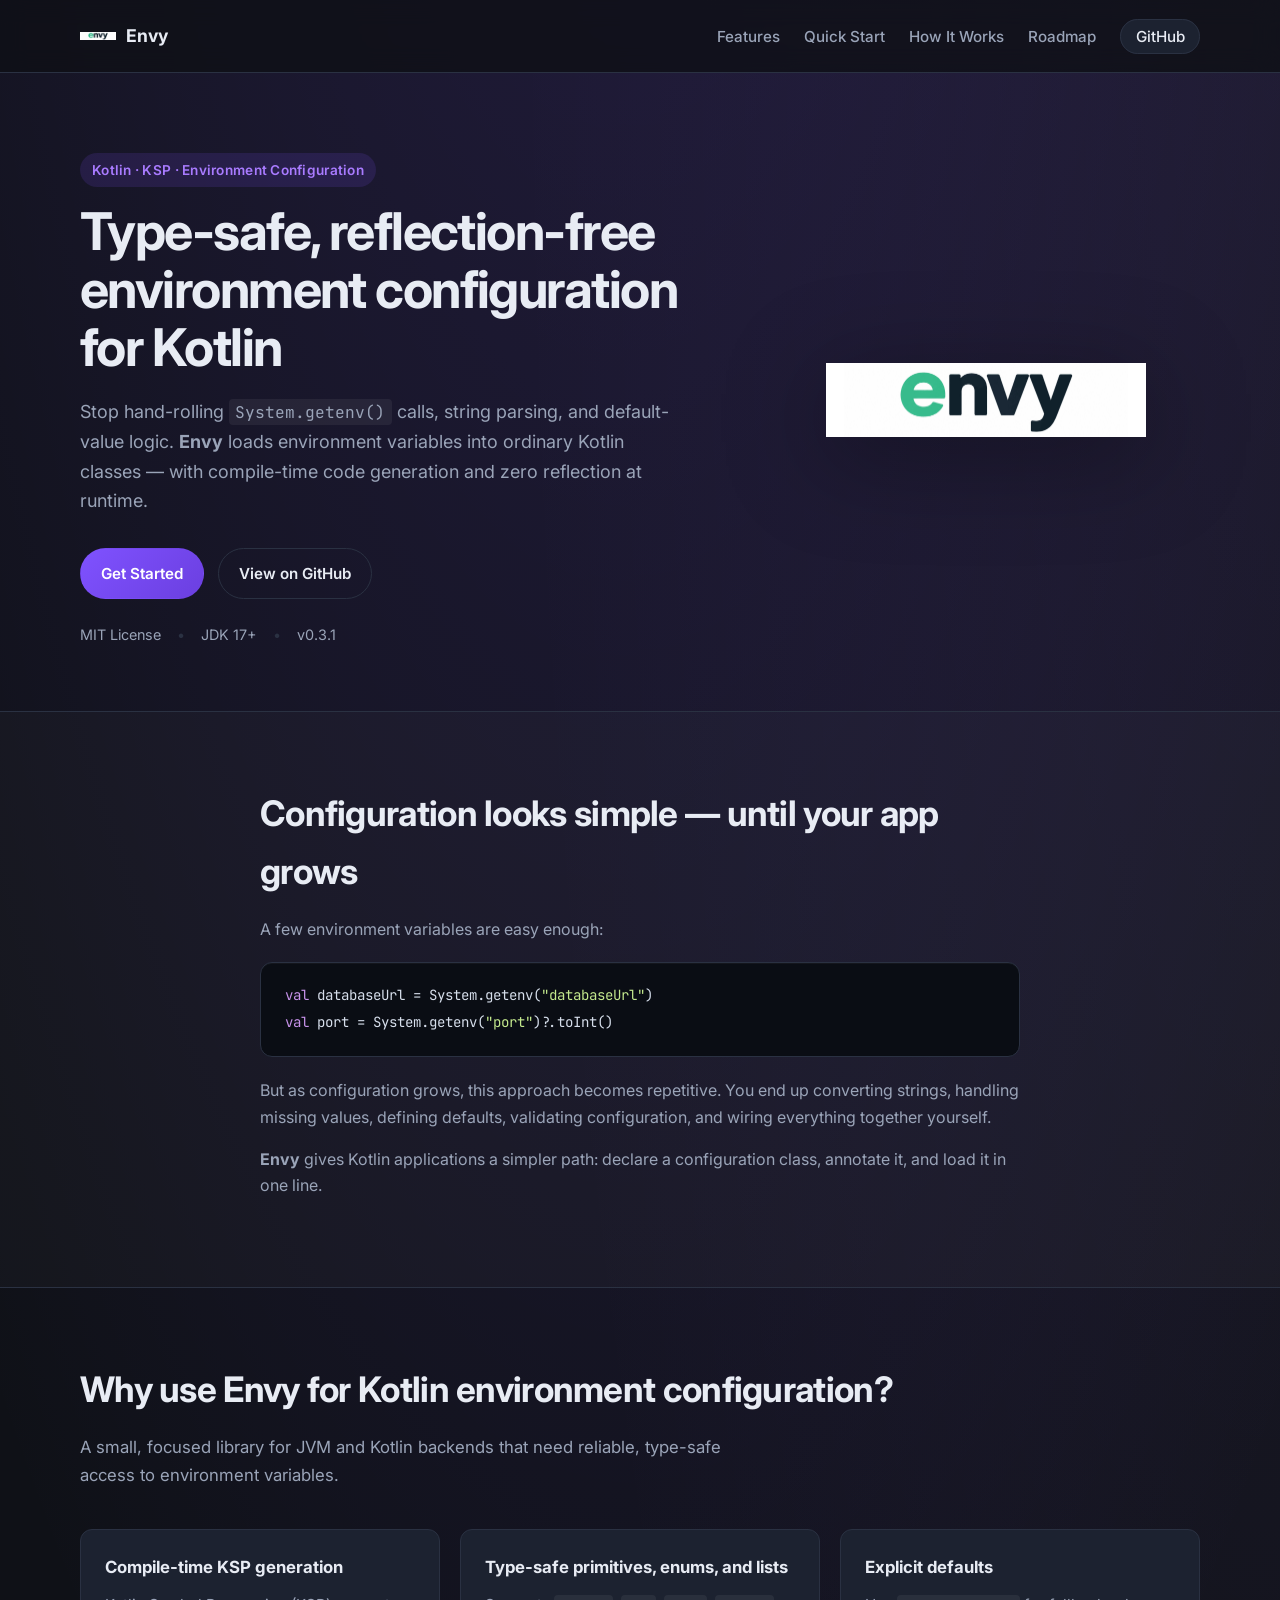
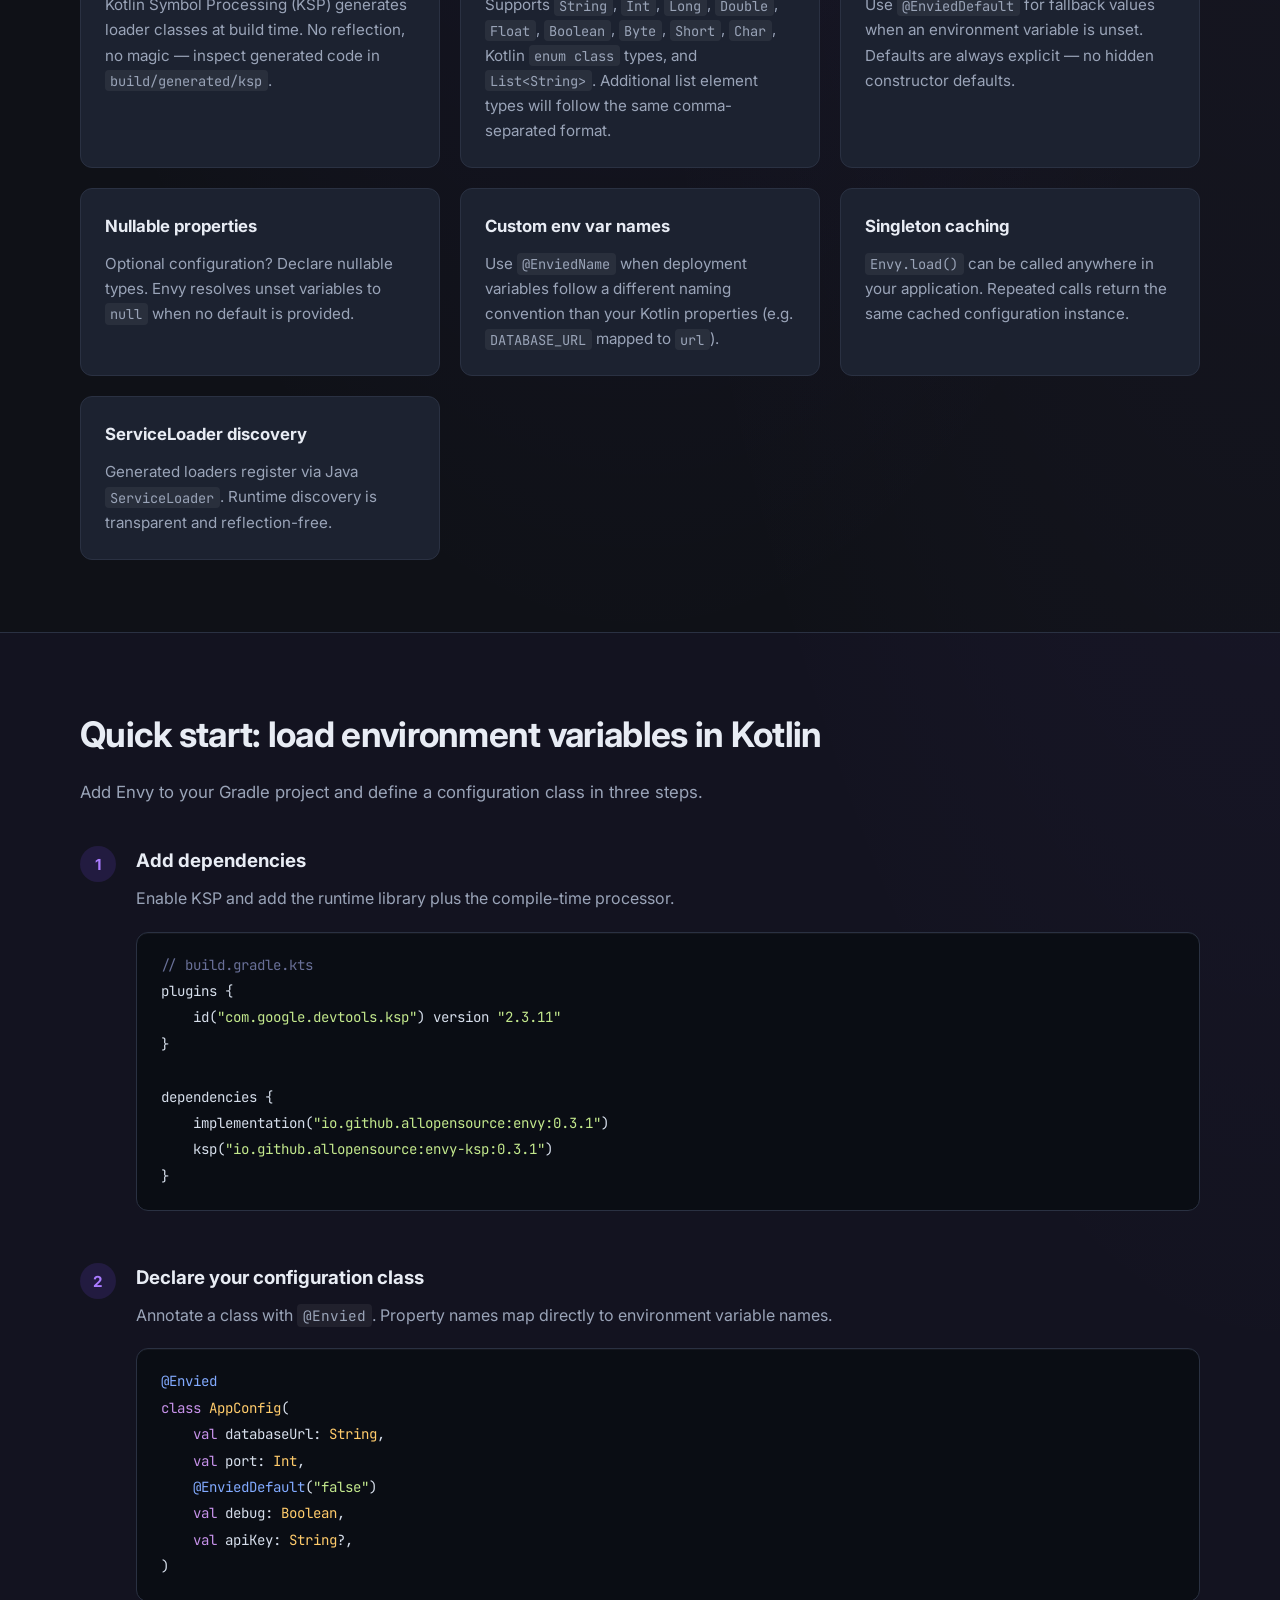
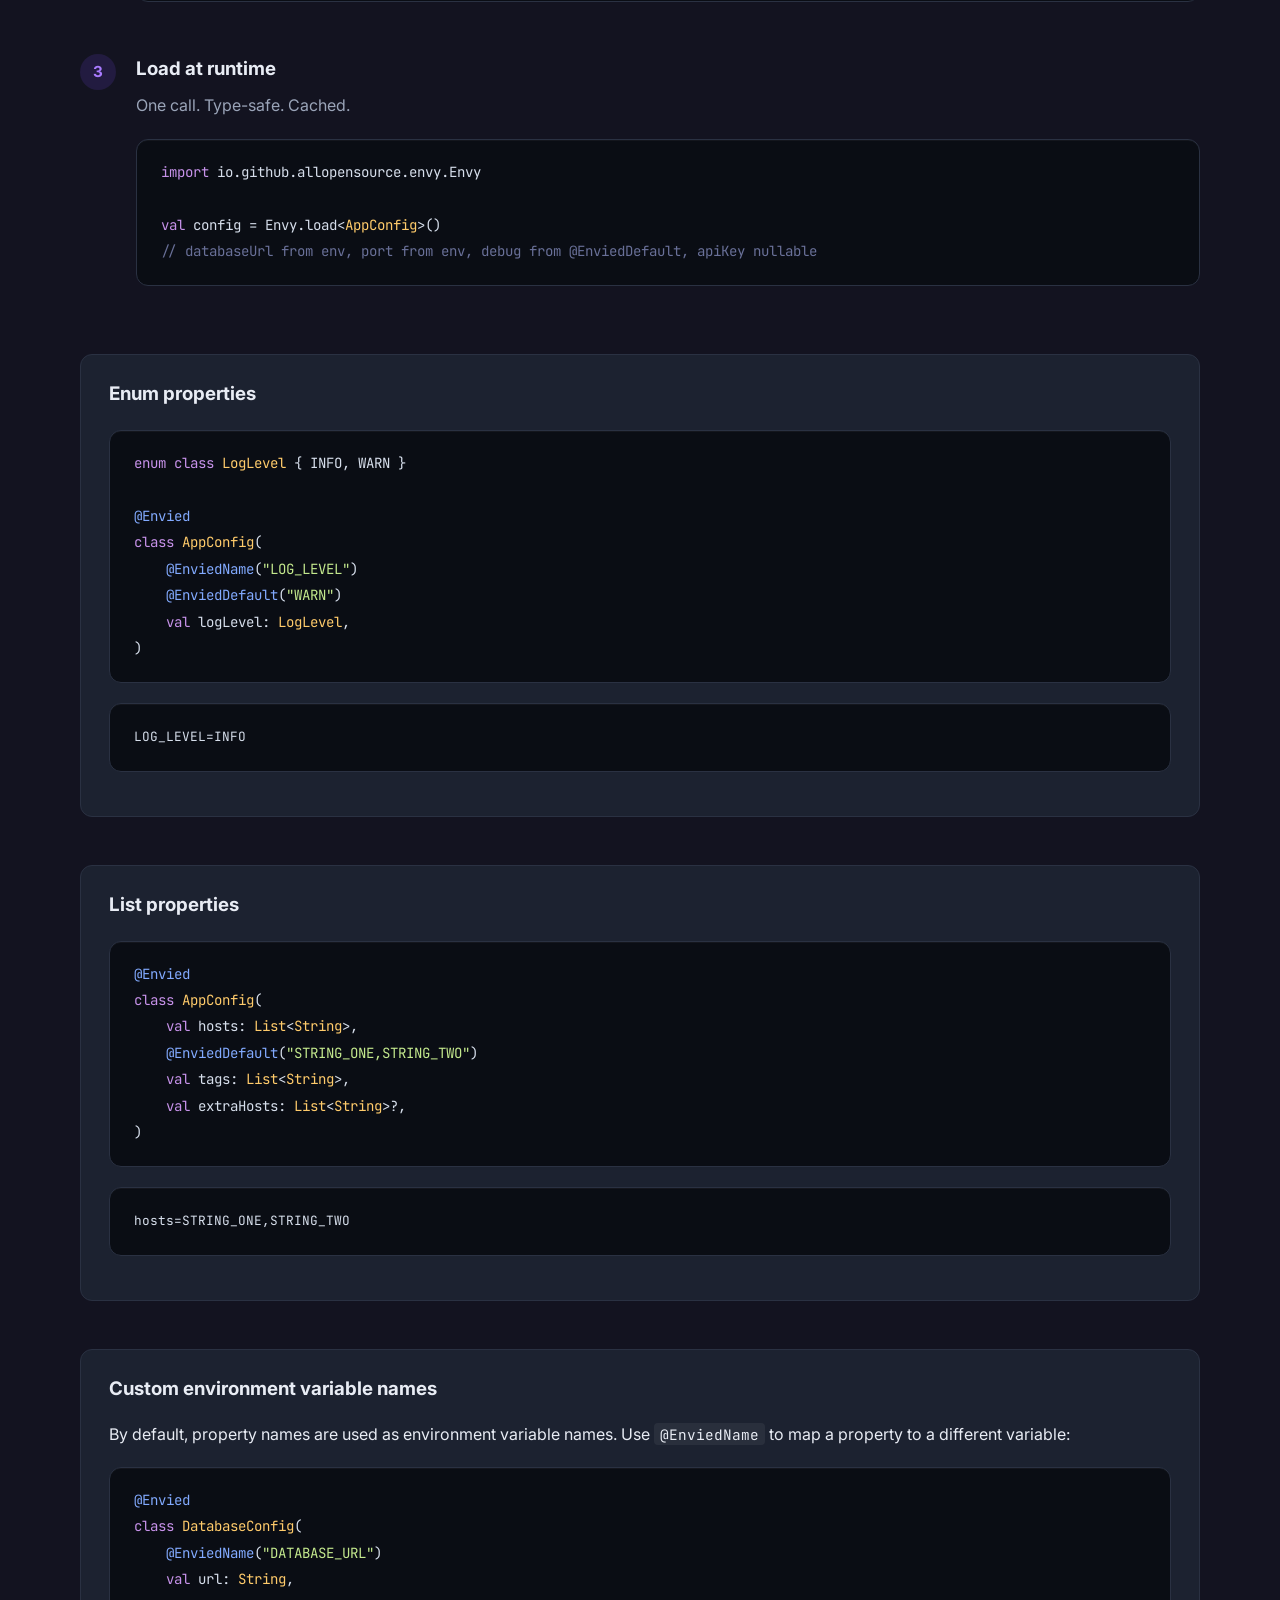
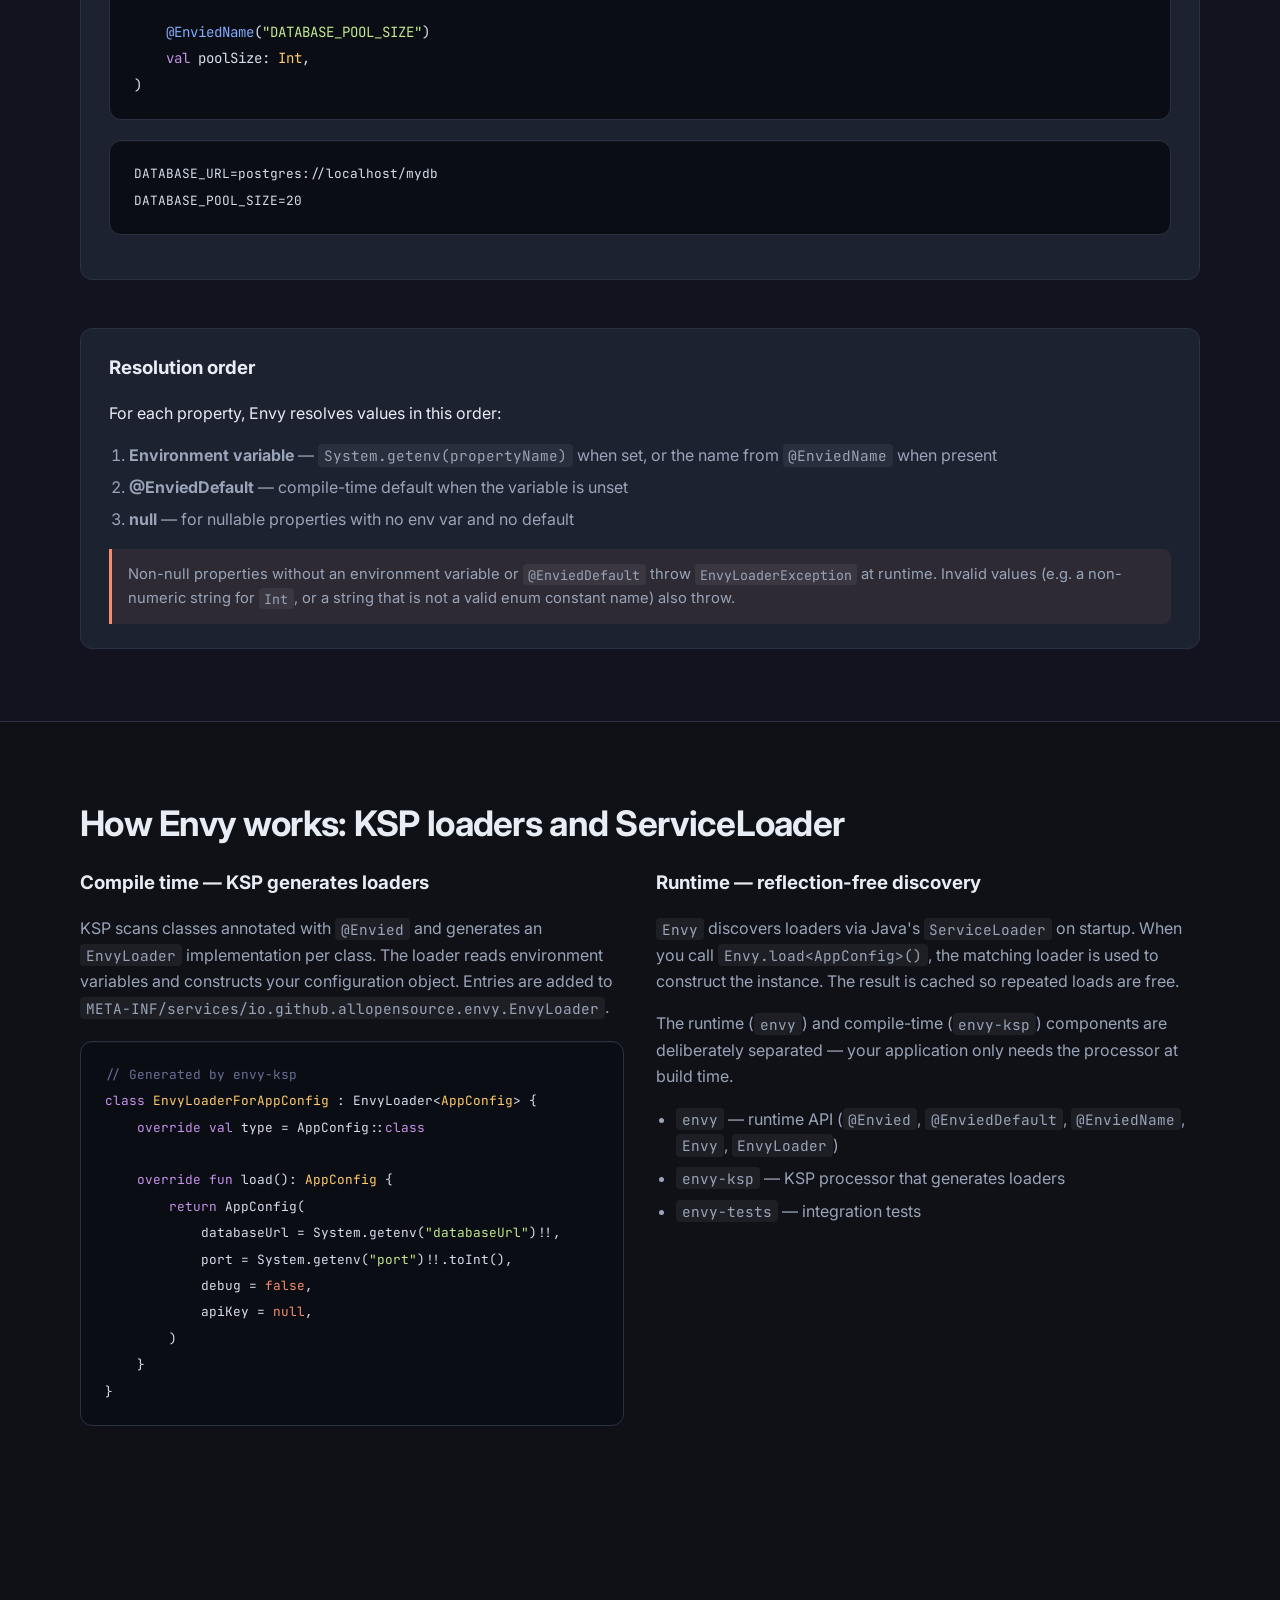
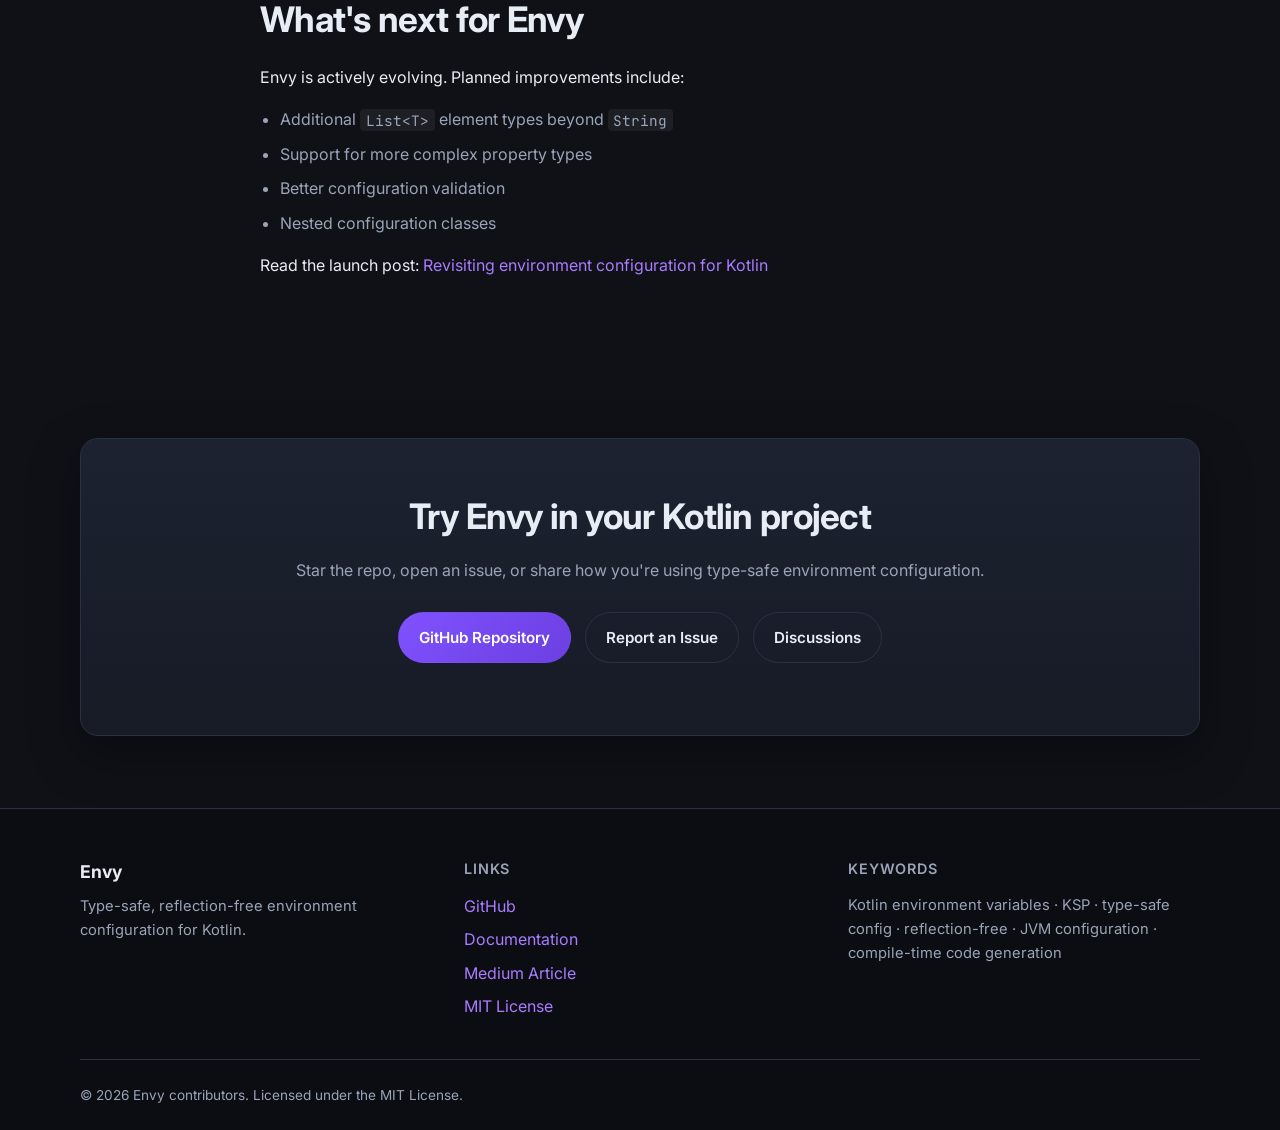
==== commit f40490b0: "Test cases and docs update Added test cases for different scenarios for list environment variables." ====
--- a/docs/index.html
+++ b/docs/index.html
@@ -4,7 +4,7 @@
   <meta charset="UTF-8">
   <meta name="viewport" content="width=device-width, initial-scale=1.0">
   <title>Envy — Type-Safe, Reflection-Free Environment Configuration for Kotlin | KSP</title>
-  <meta name="description" content="Envy is a Kotlin library for loading environment variables into type-safe configuration classes. Compile-time code generation with KSP — no reflection at runtime. Supports primitives, enums, defaults, nullable types, and singleton caching.">
+  <meta name="description" content="Envy is a Kotlin library for loading environment variables into type-safe configuration classes. Compile-time code generation with KSP — no reflection at runtime. Supports primitives, enums, lists of strings, defaults, nullable types, and singleton caching.">
   <meta name="keywords" content="Kotlin environment variables, type-safe configuration Kotlin, KSP Kotlin Symbol Processing, reflection-free configuration, Envy Kotlin library, JVM configuration, compile-time code generation, Kotlin backend, environment configuration, @Envied, ServiceLoader Kotlin, Kotlin KSP processor, Kotlin primitives config, Kotlin enum configuration, application configuration Kotlin">
   <meta name="author" content="Sumit Ponia">
   <meta name="robots" content="index, follow">
@@ -132,8 +132,8 @@
             <p>Kotlin Symbol Processing (KSP) generates loader classes at build time. No reflection, no magic — inspect generated code in <code>build/generated/ksp</code>.</p>
           </article>
           <article class="feature-card">
-            <h3>Type-safe primitives and enums</h3>
-            <p>Supports <code>String</code>, <code>Int</code>, <code>Long</code>, <code>Double</code>, <code>Float</code>, <code>Boolean</code>, <code>Byte</code>, <code>Short</code>, <code>Char</code>, and Kotlin <code>enum class</code> types with compile-time parsing.</p>
+            <h3>Type-safe primitives, enums, and lists</h3>
+            <p>Supports <code>String</code>, <code>Int</code>, <code>Long</code>, <code>Double</code>, <code>Float</code>, <code>Boolean</code>, <code>Byte</code>, <code>Short</code>, <code>Char</code>, Kotlin <code>enum class</code> types, and <code>List&lt;String&gt;</code>. Additional list element types will follow the same comma-separated format.</p>
           </article>
           <article class="feature-card">
             <h3>Explicit defaults</h3>
@@ -213,11 +213,7 @@
 
         <div class="resolution-box">
           <h3>Enum properties</h3>
-          <p>Enum properties are resolved with <code>Enum.valueOf()</code>. The environment variable value must match an enum constant name exactly (case-sensitive).</p>
-          <pre class="code-block"><code><span class="tok-keyword">enum class</span> <span class="tok-type">LogLevel</span> {
-    INFO,
-    WARN,
-}
+          <pre class="code-block"><code><span class="tok-keyword">enum class</span> <span class="tok-type">LogLevel</span> { INFO, WARN }
 
 <span class="tok-annotation">@Envied</span>
 <span class="tok-keyword">class</span> <span class="tok-type">AppConfig</span>(
@@ -226,7 +222,18 @@
     <span class="tok-keyword">val</span> logLevel: <span class="tok-type">LogLevel</span>,
 )</code></pre>
           <pre class="code-block code-block-sm"><code>LOG_LEVEL=INFO</code></pre>
-          <p><code>Envy.load&lt;AppConfig&gt;()</code> yields <code>LogLevel.INFO</code>. Nullable enum properties resolve to <code>null</code> when the variable is unset and no <code>@EnviedDefault</code> is provided. With <code>@EnviedDefault</code>, the default constant name is passed to <code>valueOf()</code>.</p>
+        </div>
+
+        <div class="resolution-box">
+          <h3>List properties</h3>
+          <pre class="code-block"><code><span class="tok-annotation">@Envied</span>
+<span class="tok-keyword">class</span> <span class="tok-type">AppConfig</span>(
+    <span class="tok-keyword">val</span> hosts: <span class="tok-type">List</span>&lt;<span class="tok-type">String</span>&gt;,
+    <span class="tok-annotation">@EnviedDefault</span>(<span class="tok-string">"STRING_ONE,STRING_TWO"</span>)
+    <span class="tok-keyword">val</span> tags: <span class="tok-type">List</span>&lt;<span class="tok-type">String</span>&gt;,
+    <span class="tok-keyword">val</span> extraHosts: <span class="tok-type">List</span>&lt;<span class="tok-type">String</span>&gt;?,
+)</code></pre>
+          <pre class="code-block code-block-sm"><code>hosts=STRING_ONE,STRING_TWO</code></pre>
         </div>
 
         <div class="resolution-box">
@@ -311,6 +318,7 @@
         <h2 id="roadmap-heading">What's next for Envy</h2>
         <p>Envy is actively evolving. Planned improvements include:</p>
         <ul class="roadmap-list">
+          <li>Additional <code>List&lt;T&gt;</code> element types beyond <code>String</code></li>
           <li>Support for more complex property types</li>
           <li>Better configuration validation</li>
           <li>Nested configuration classes</li>
--- a/docs/css/styles.css
+++ b/docs/css/styles.css
@@ -434,6 +434,37 @@
   margin: 0 0 0.75rem;
 }
 
+.type-table {
+  width: 100%;
+  border-collapse: collapse;
+  margin: 0 0 1.25rem;
+  font-size: 0.92rem;
+}
+
+.type-table caption {
+  caption-side: top;
+  text-align: left;
+  font-weight: 600;
+  margin-bottom: 0.5rem;
+}
+
+.type-table th,
+.type-table td {
+  border: 1px solid var(--border);
+  padding: 0.55rem 0.7rem;
+  text-align: left;
+  vertical-align: top;
+}
+
+.type-table th {
+  background: var(--bg-elevated);
+  font-weight: 600;
+}
+
+.type-table tbody tr:nth-child(even) {
+  background: rgba(255, 255, 255, 0.02);
+}
+
 .resolution-box ol {
   margin: 0 0 1rem;
   padding-left: 1.25rem;
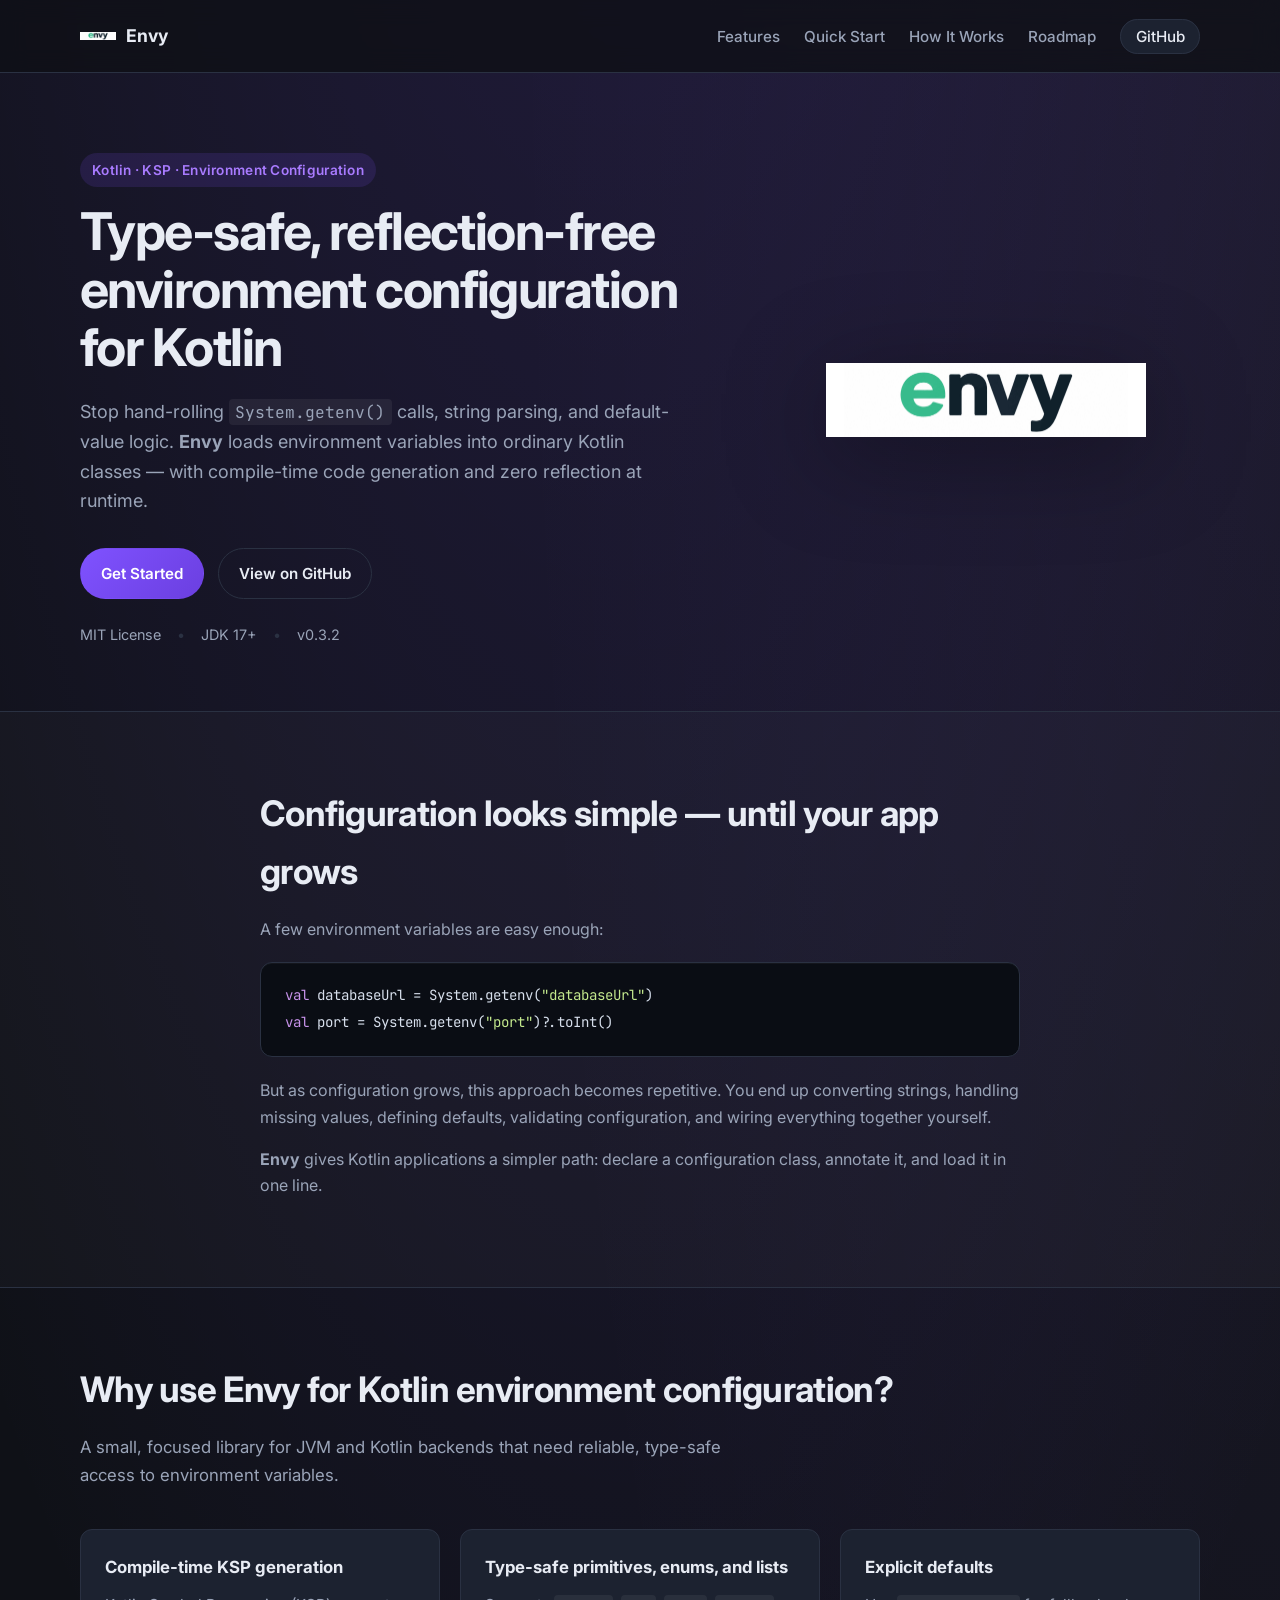
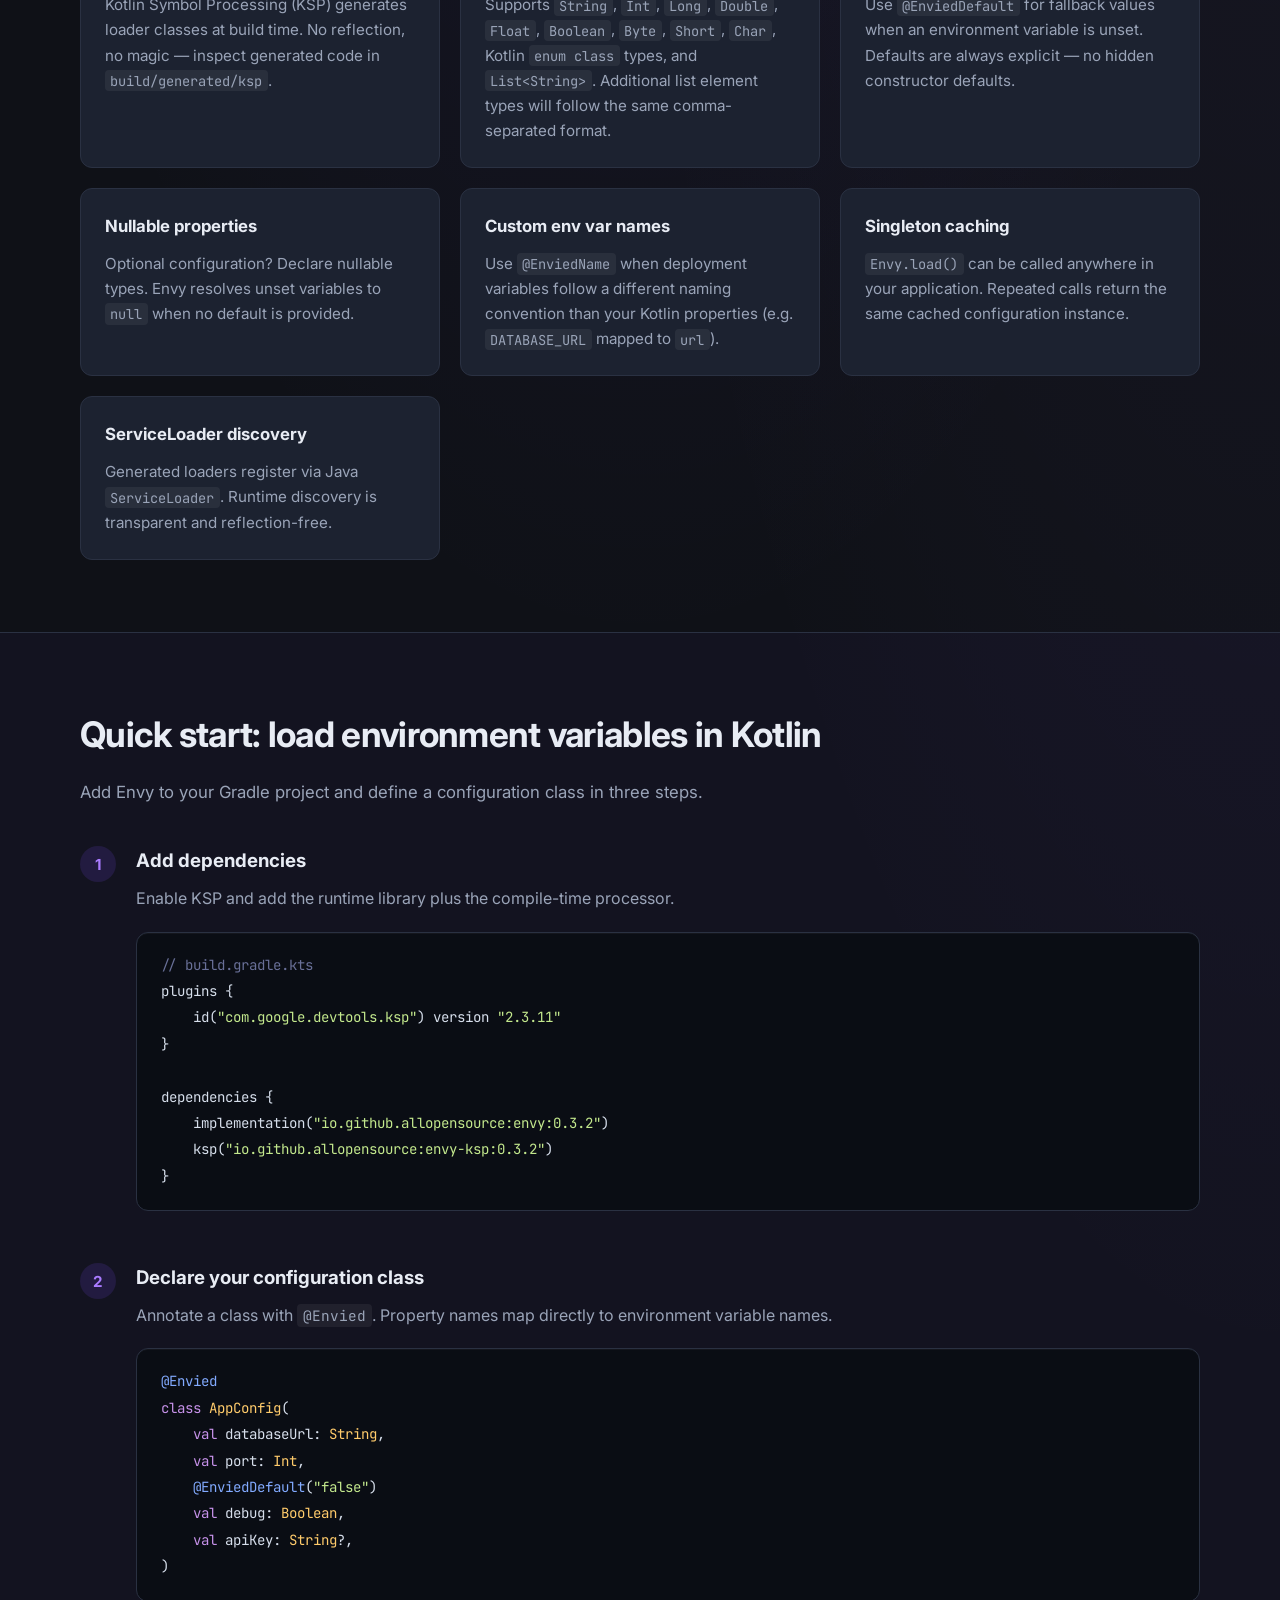
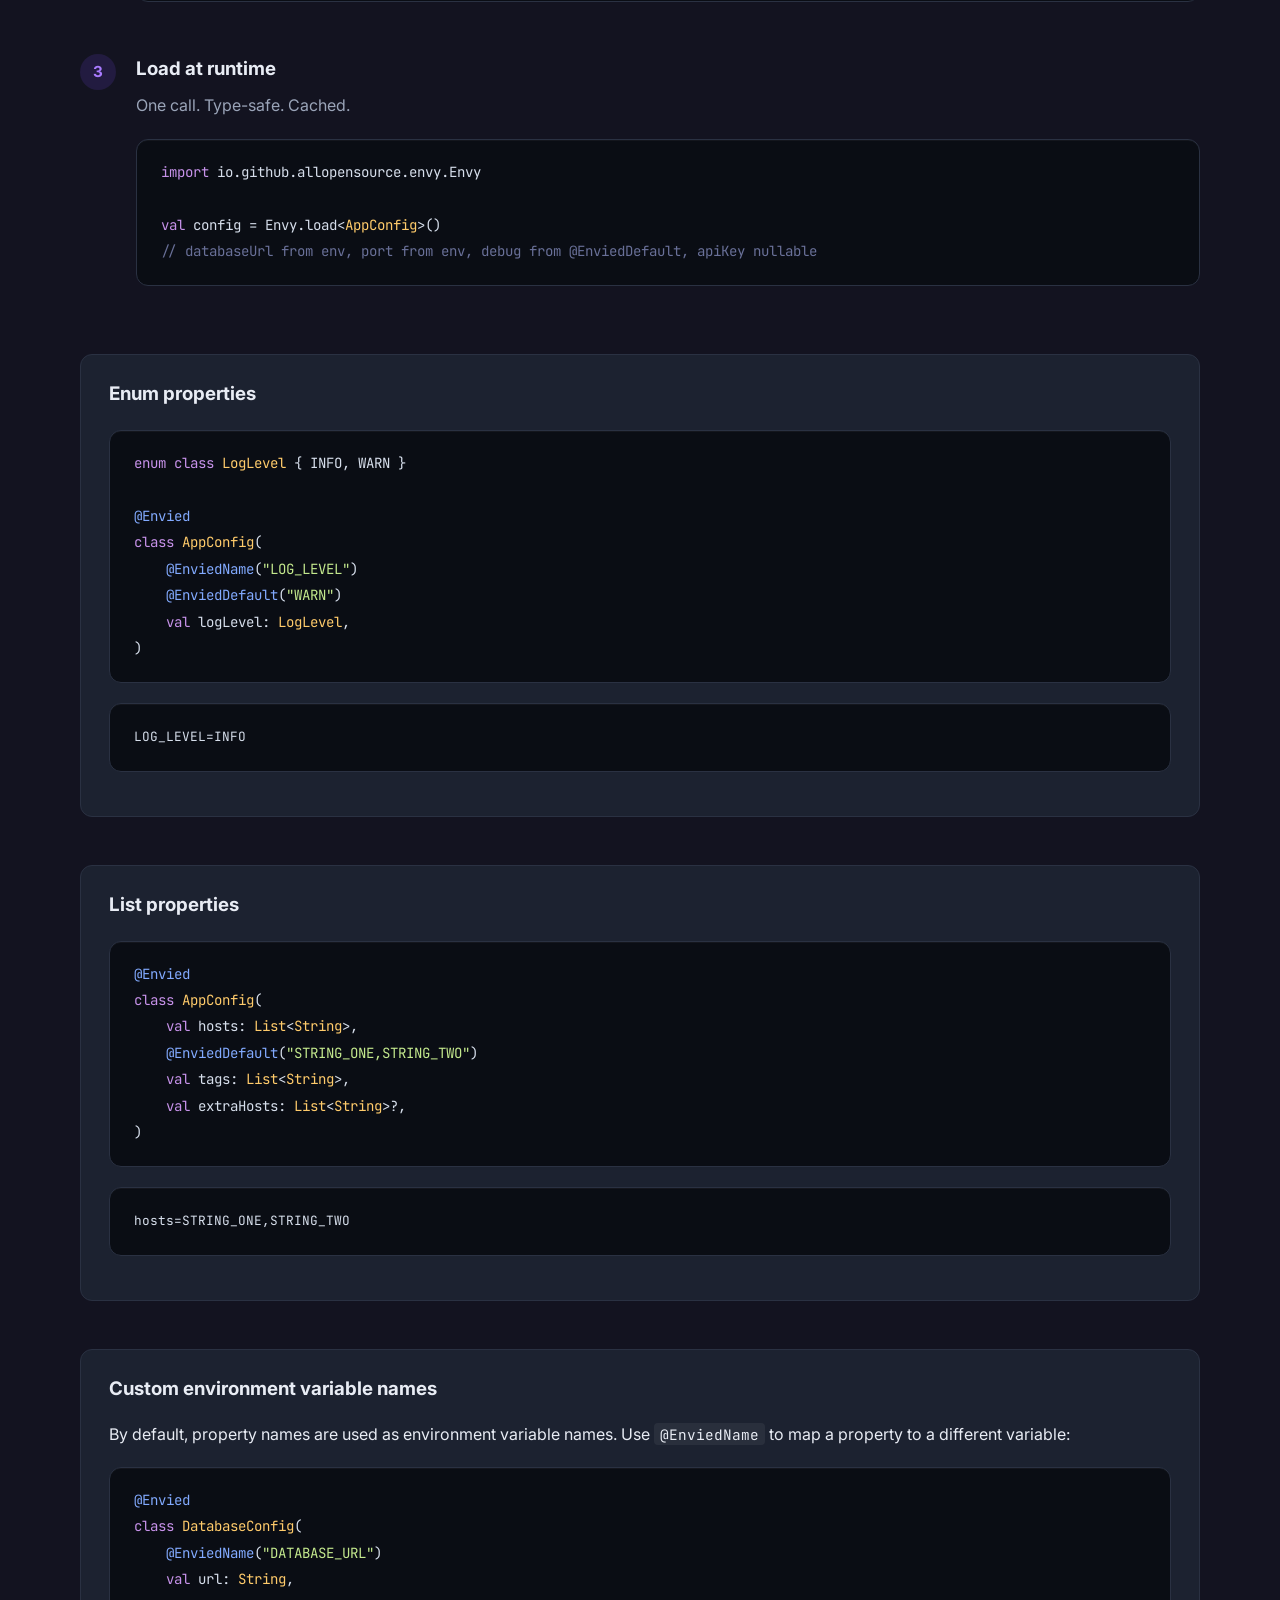
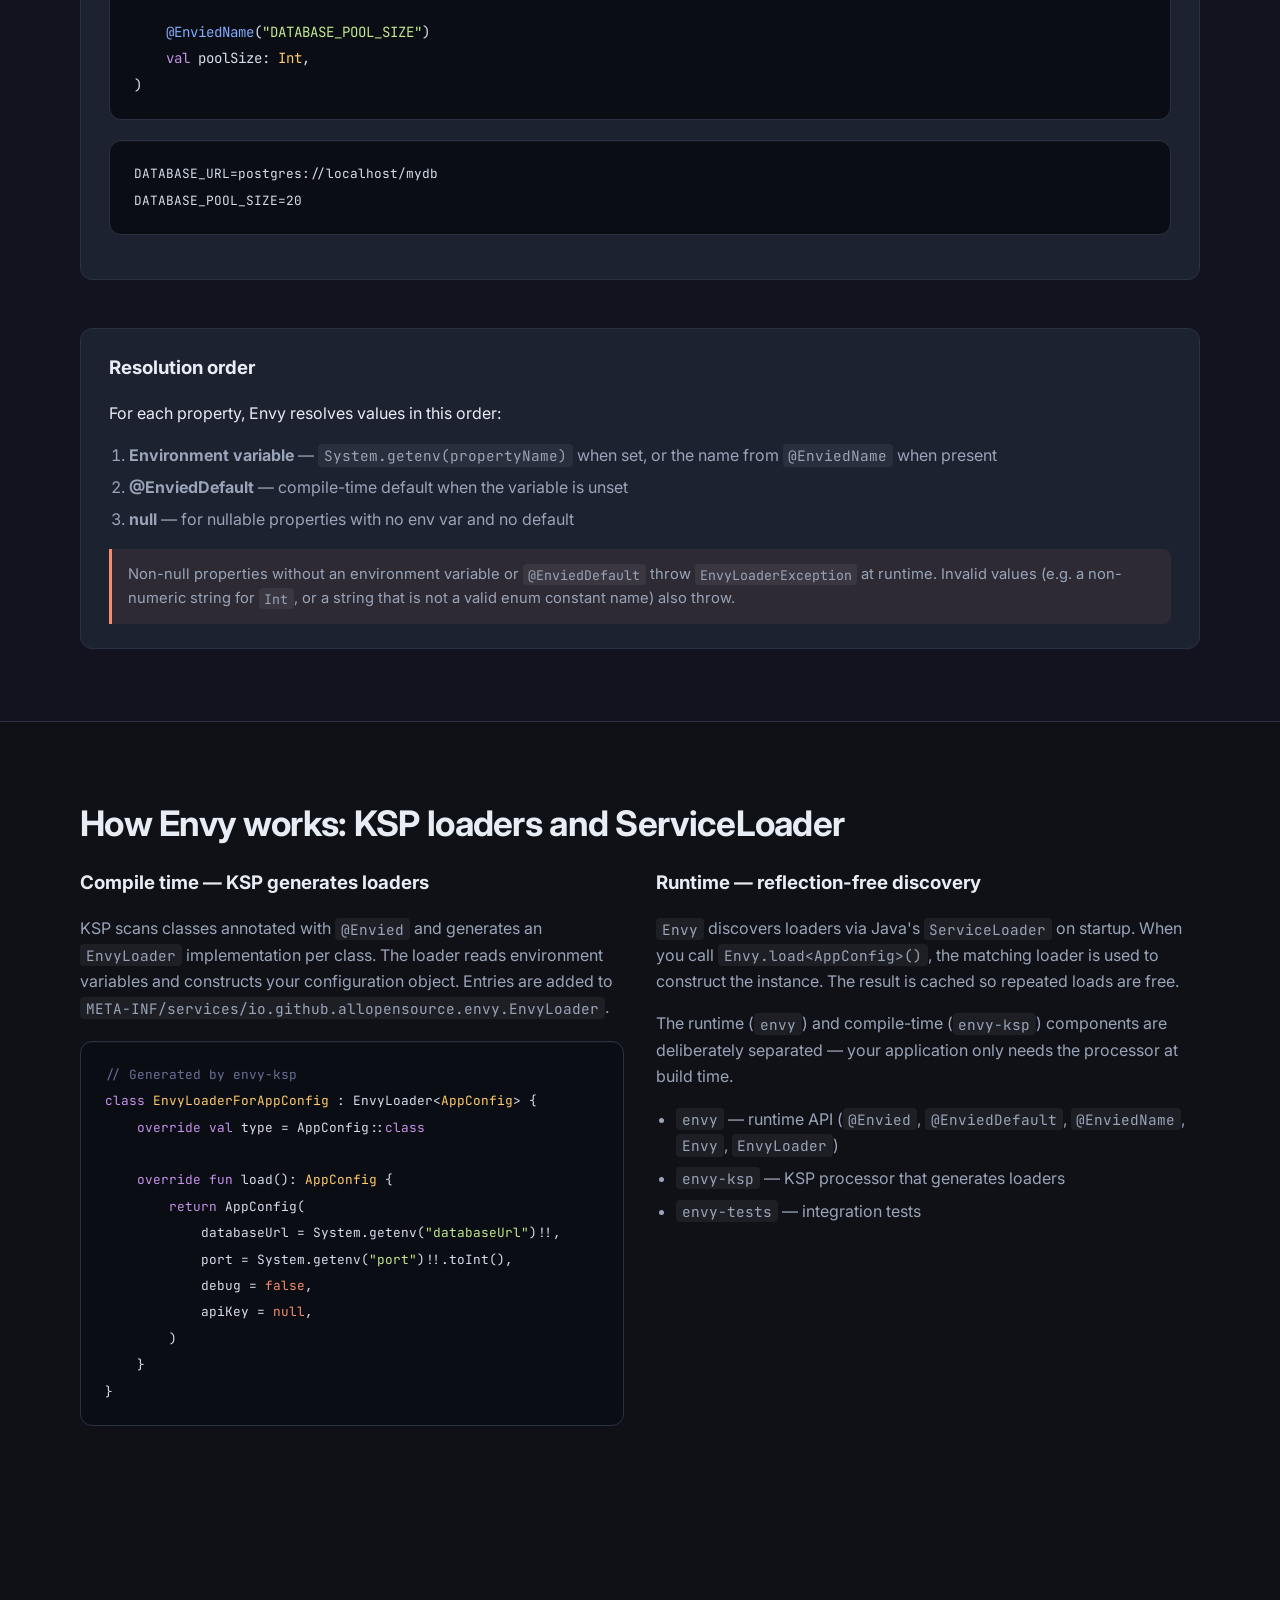
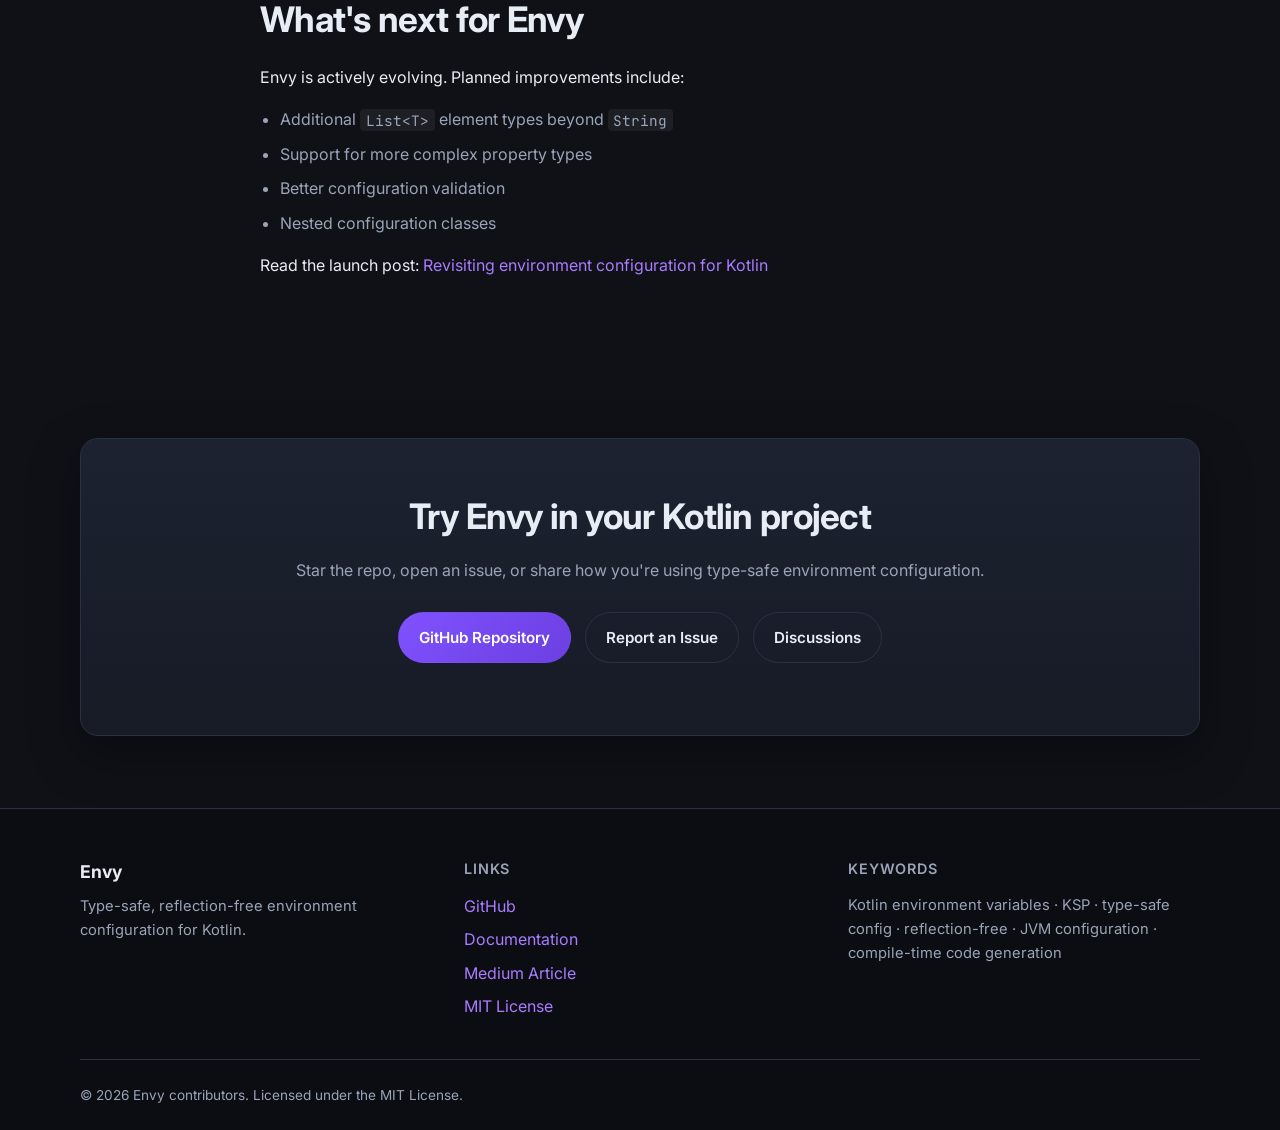
==== commit dbdb71a5: "Updated release verison Updated release verison" ====
--- a/docs/index.html
+++ b/docs/index.html
@@ -40,7 +40,7 @@
     "description": "Type-safe, reflection-free environment configuration library for Kotlin, powered by KSP compile-time code generation.",
     "url": "https://allopensource.github.io/envy/",
     "downloadUrl": "https://github.com/allopensource/envy",
-    "softwareVersion": "0.3.1",
+    "softwareVersion": "0.3.2",
     "license": "https://opensource.org/licenses/MIT",
     "programmingLanguage": "Kotlin",
     "author": {
@@ -93,7 +93,7 @@
           <p class="hero-meta">
             <span>MIT License</span>
             <span>JDK 17+</span>
-            <span>v0.3.1</span>
+            <span>v0.3.2</span>
           </p>
         </div>
         <div class="hero-visual">
@@ -176,8 +176,8 @@
 }
 
 dependencies {
-    implementation(<span class="tok-string">"io.github.allopensource:envy:0.3.1"</span>)
-    ksp(<span class="tok-string">"io.github.allopensource:envy-ksp:0.3.1"</span>)
+    implementation(<span class="tok-string">"io.github.allopensource:envy:0.3.2"</span>)
+    ksp(<span class="tok-string">"io.github.allopensource:envy-ksp:0.3.2"</span>)
 }</code></pre>
             </div>
           </article>
